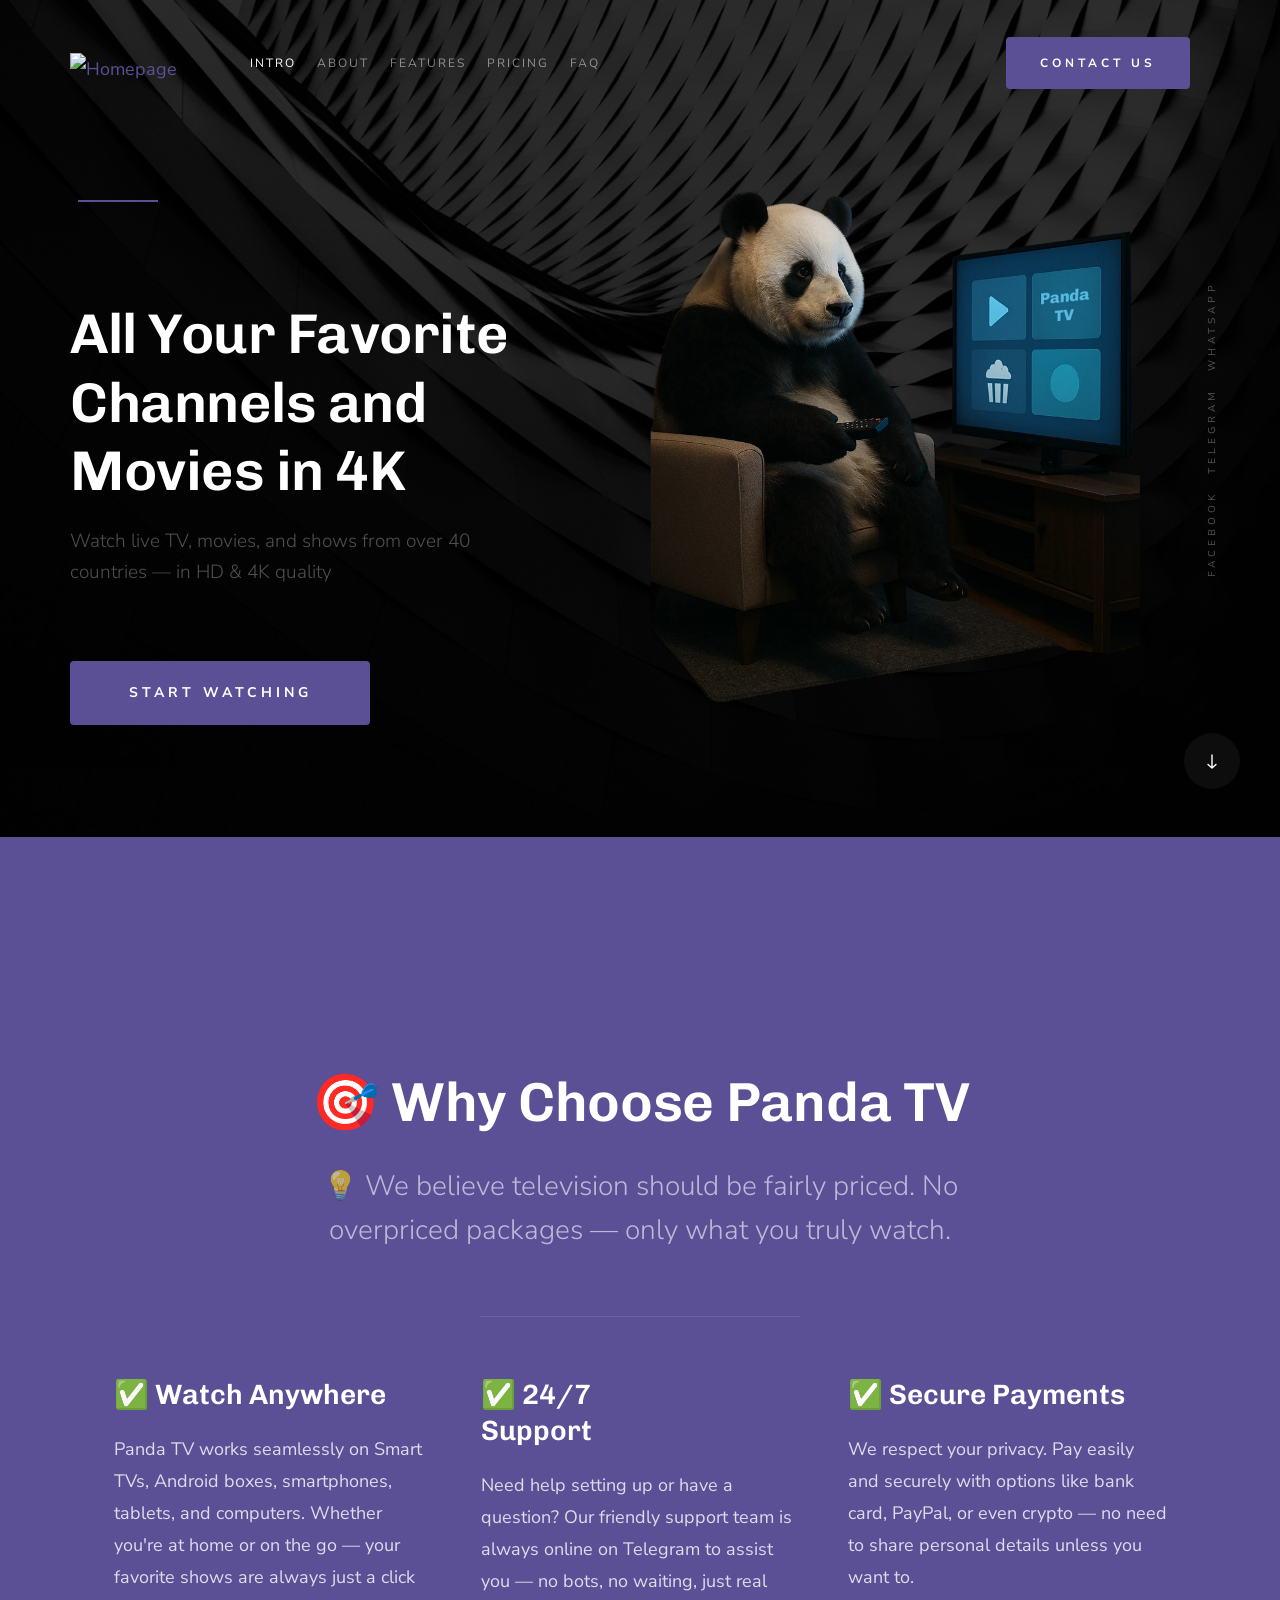
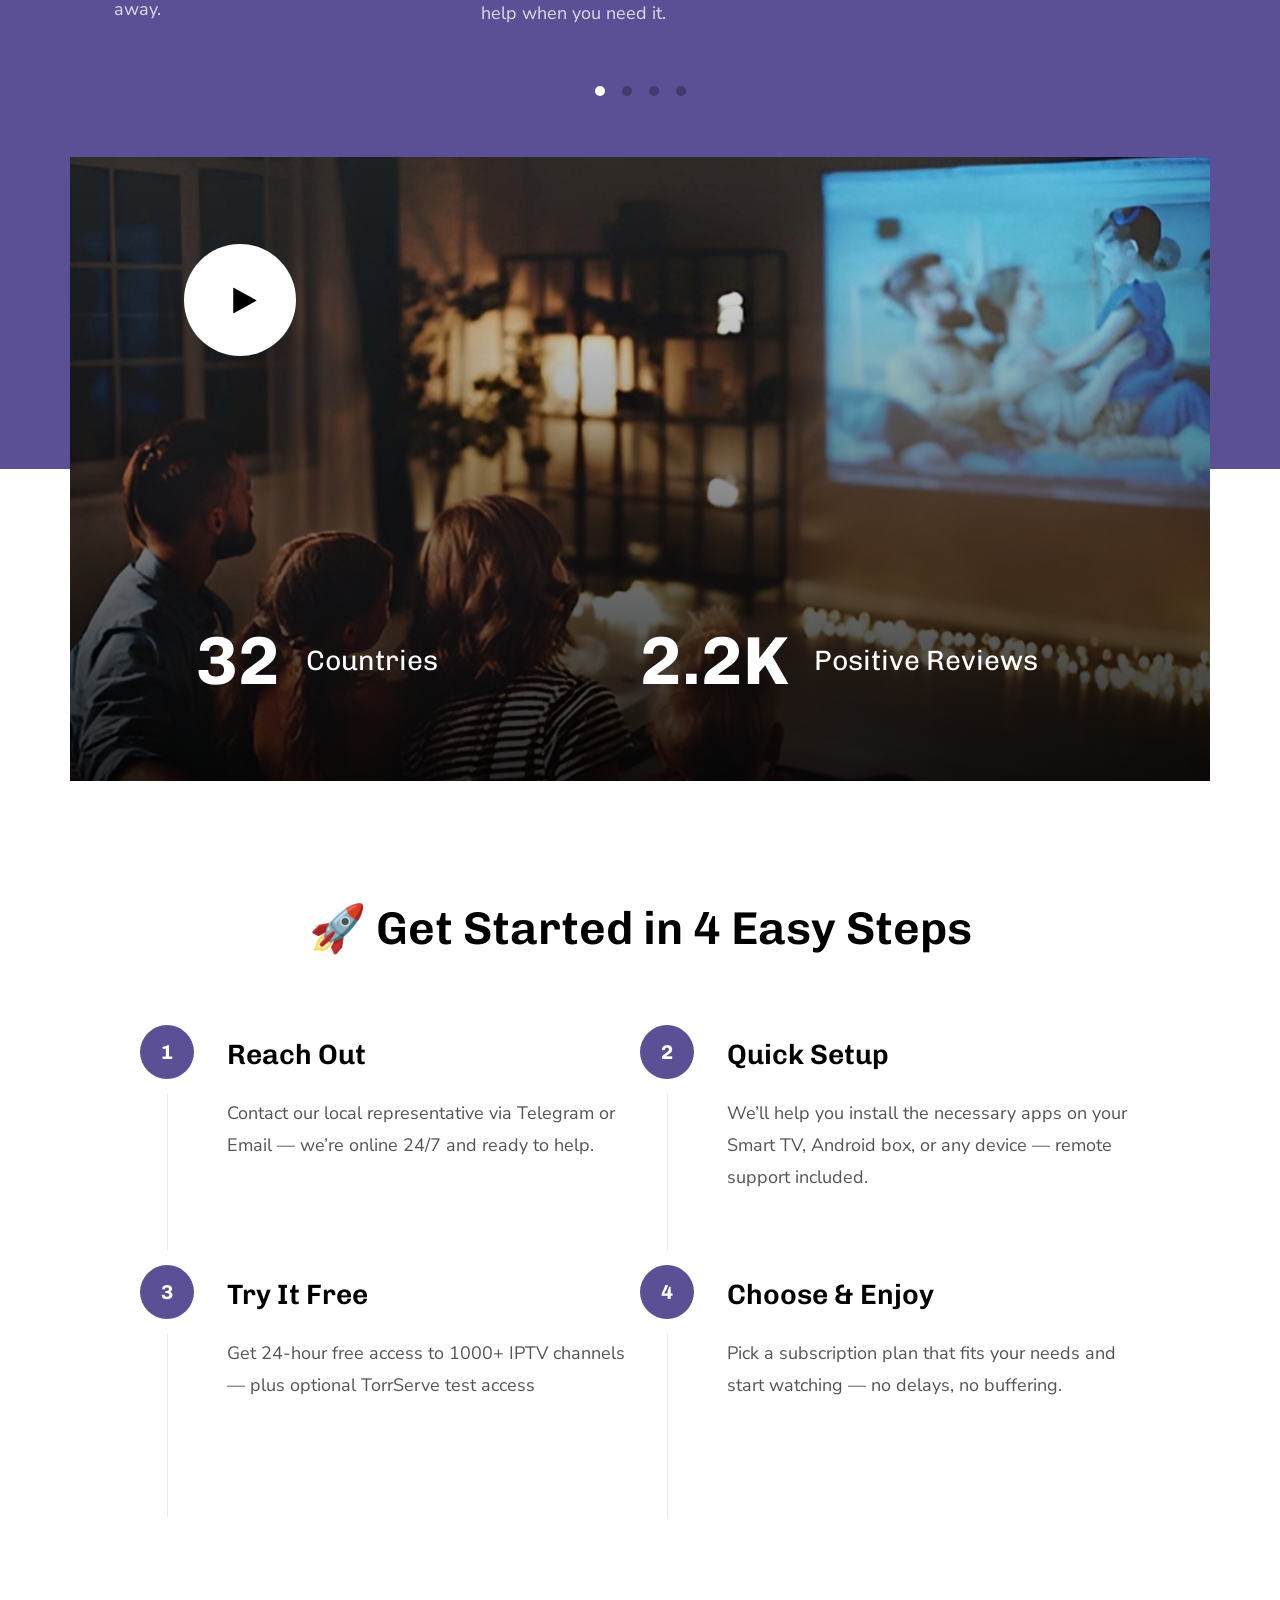
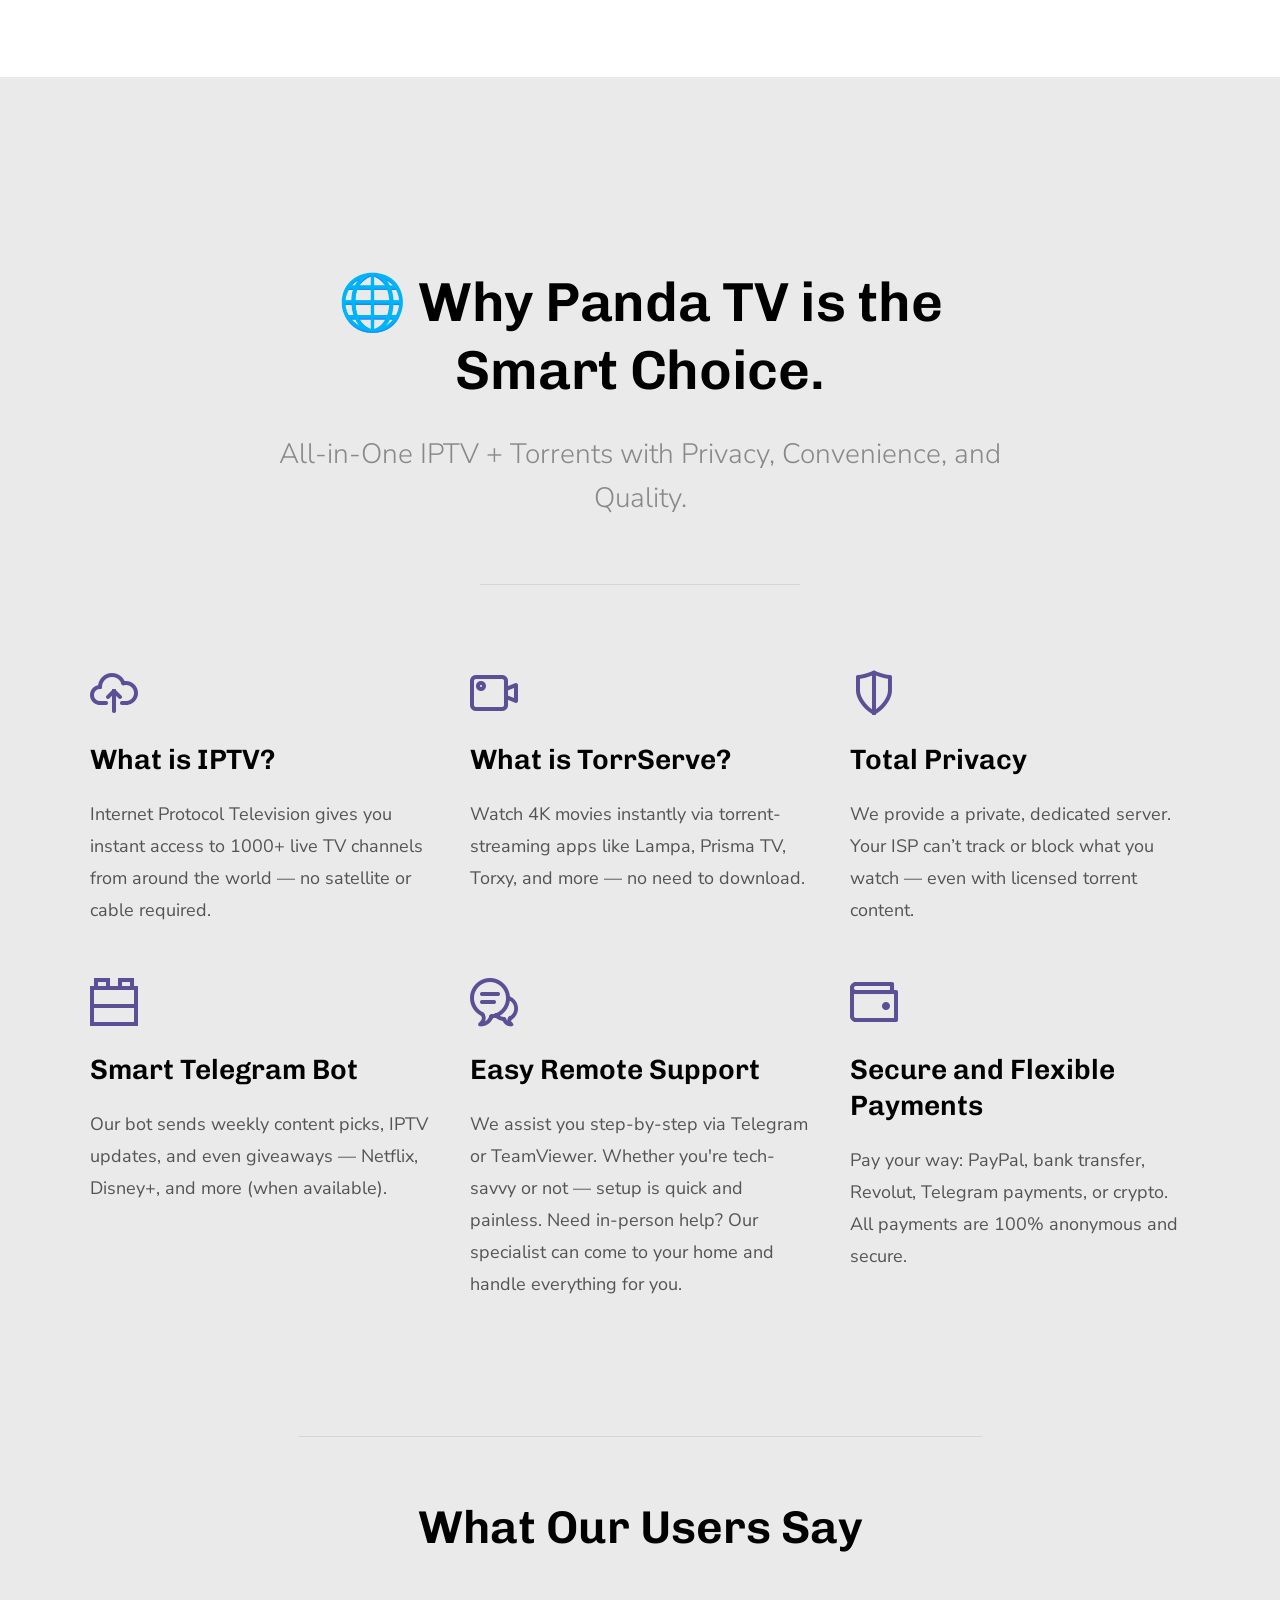
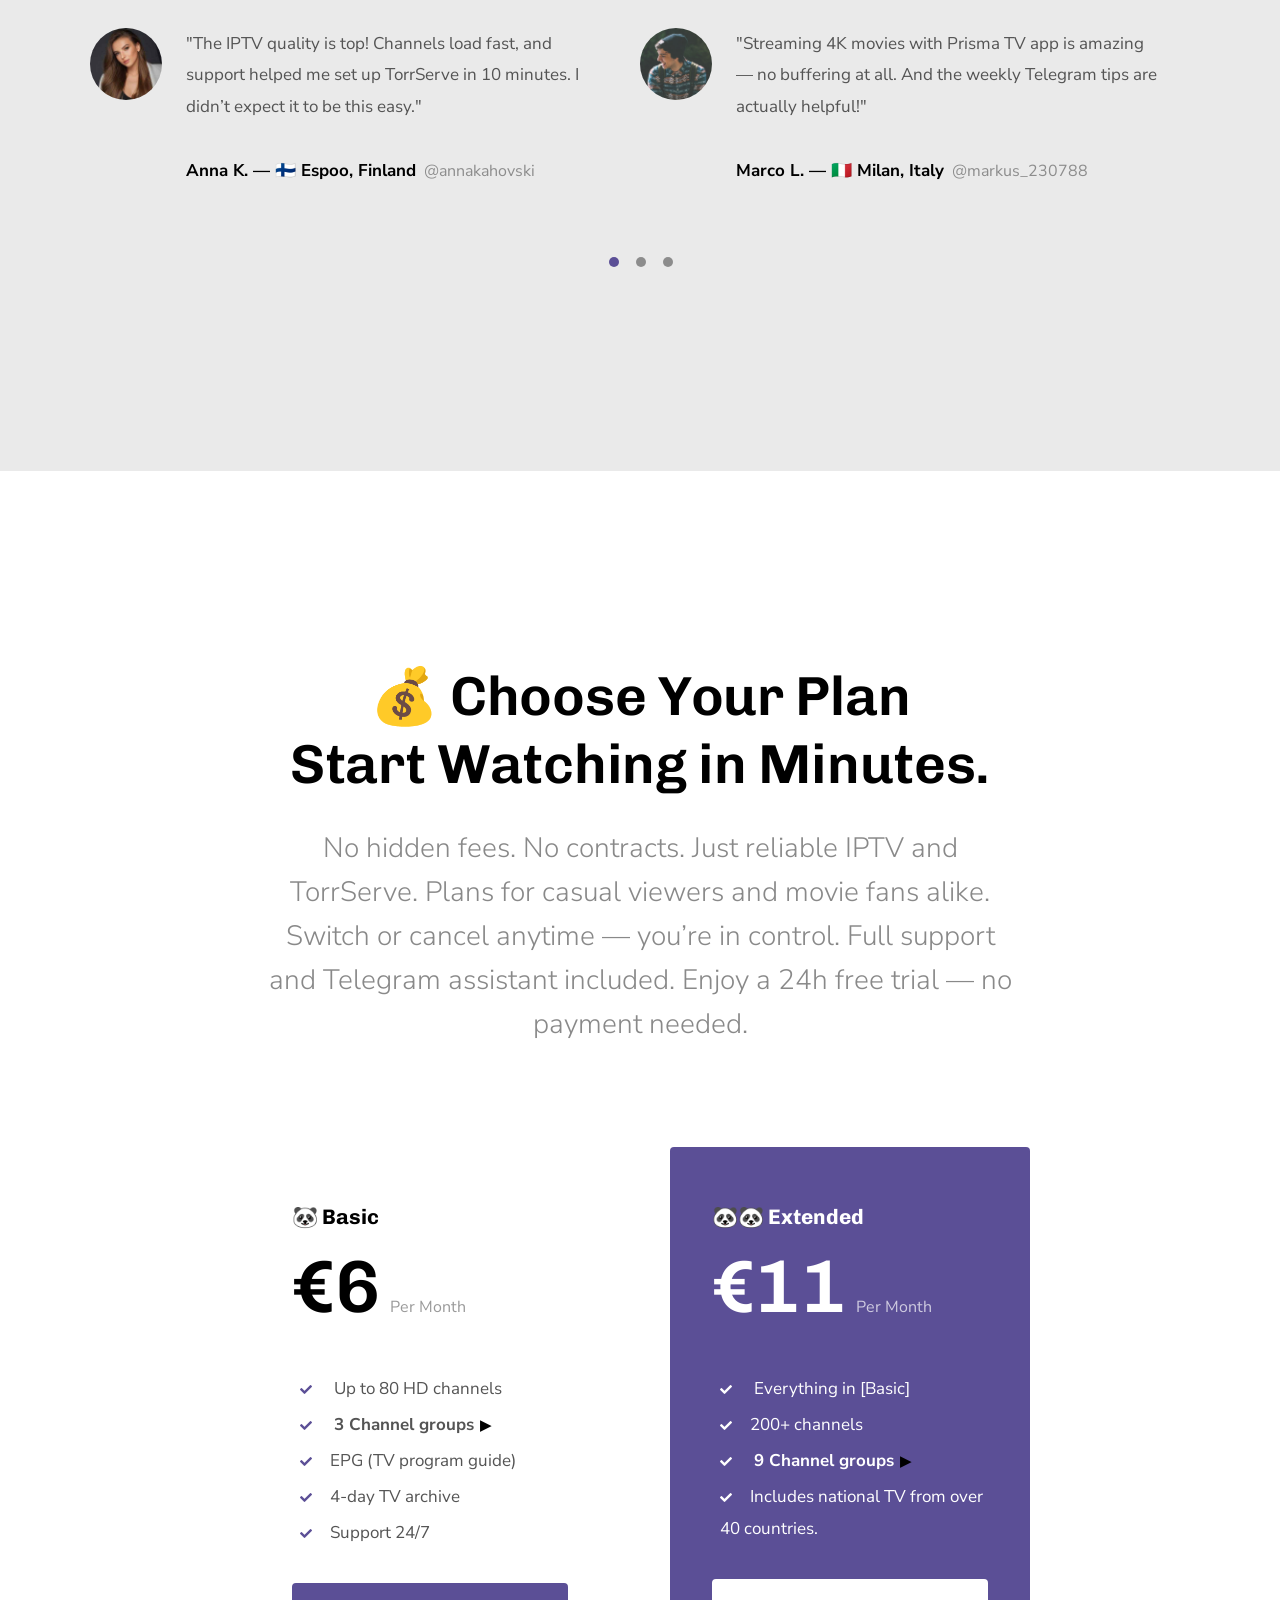
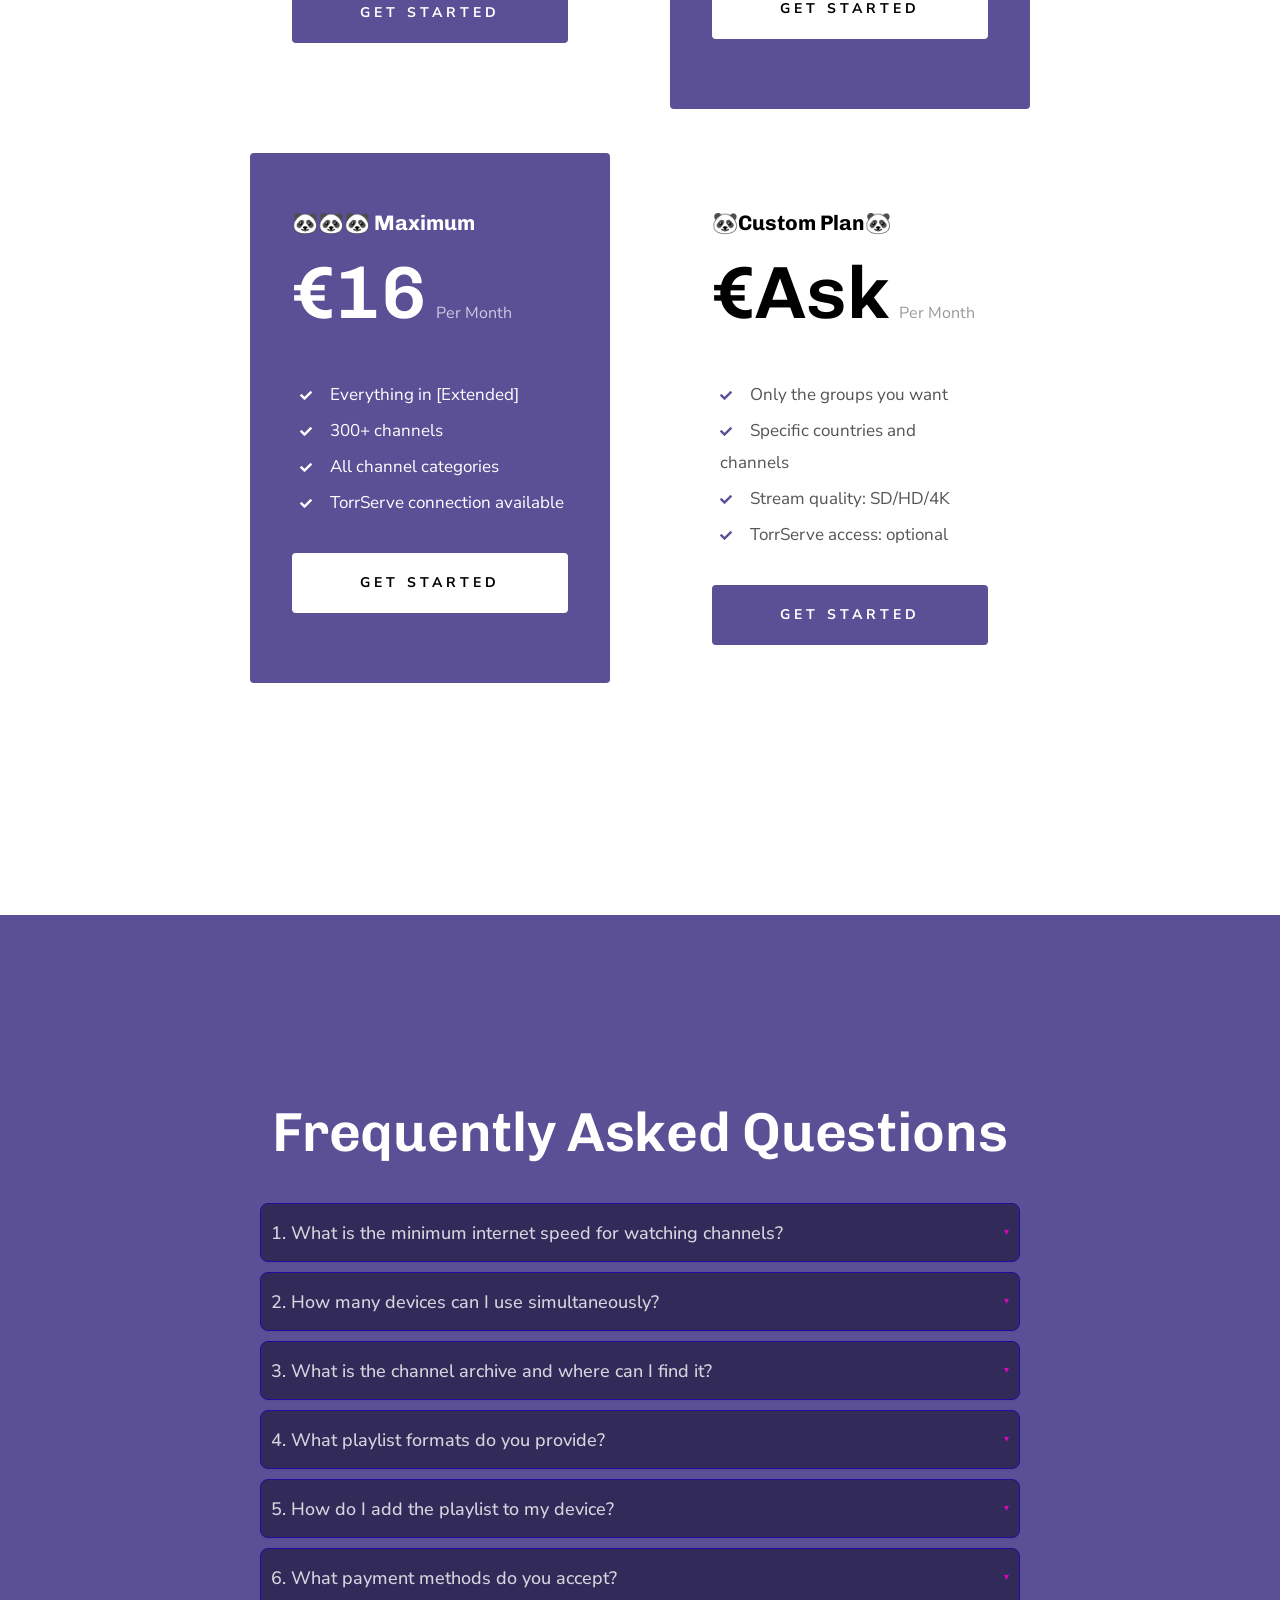
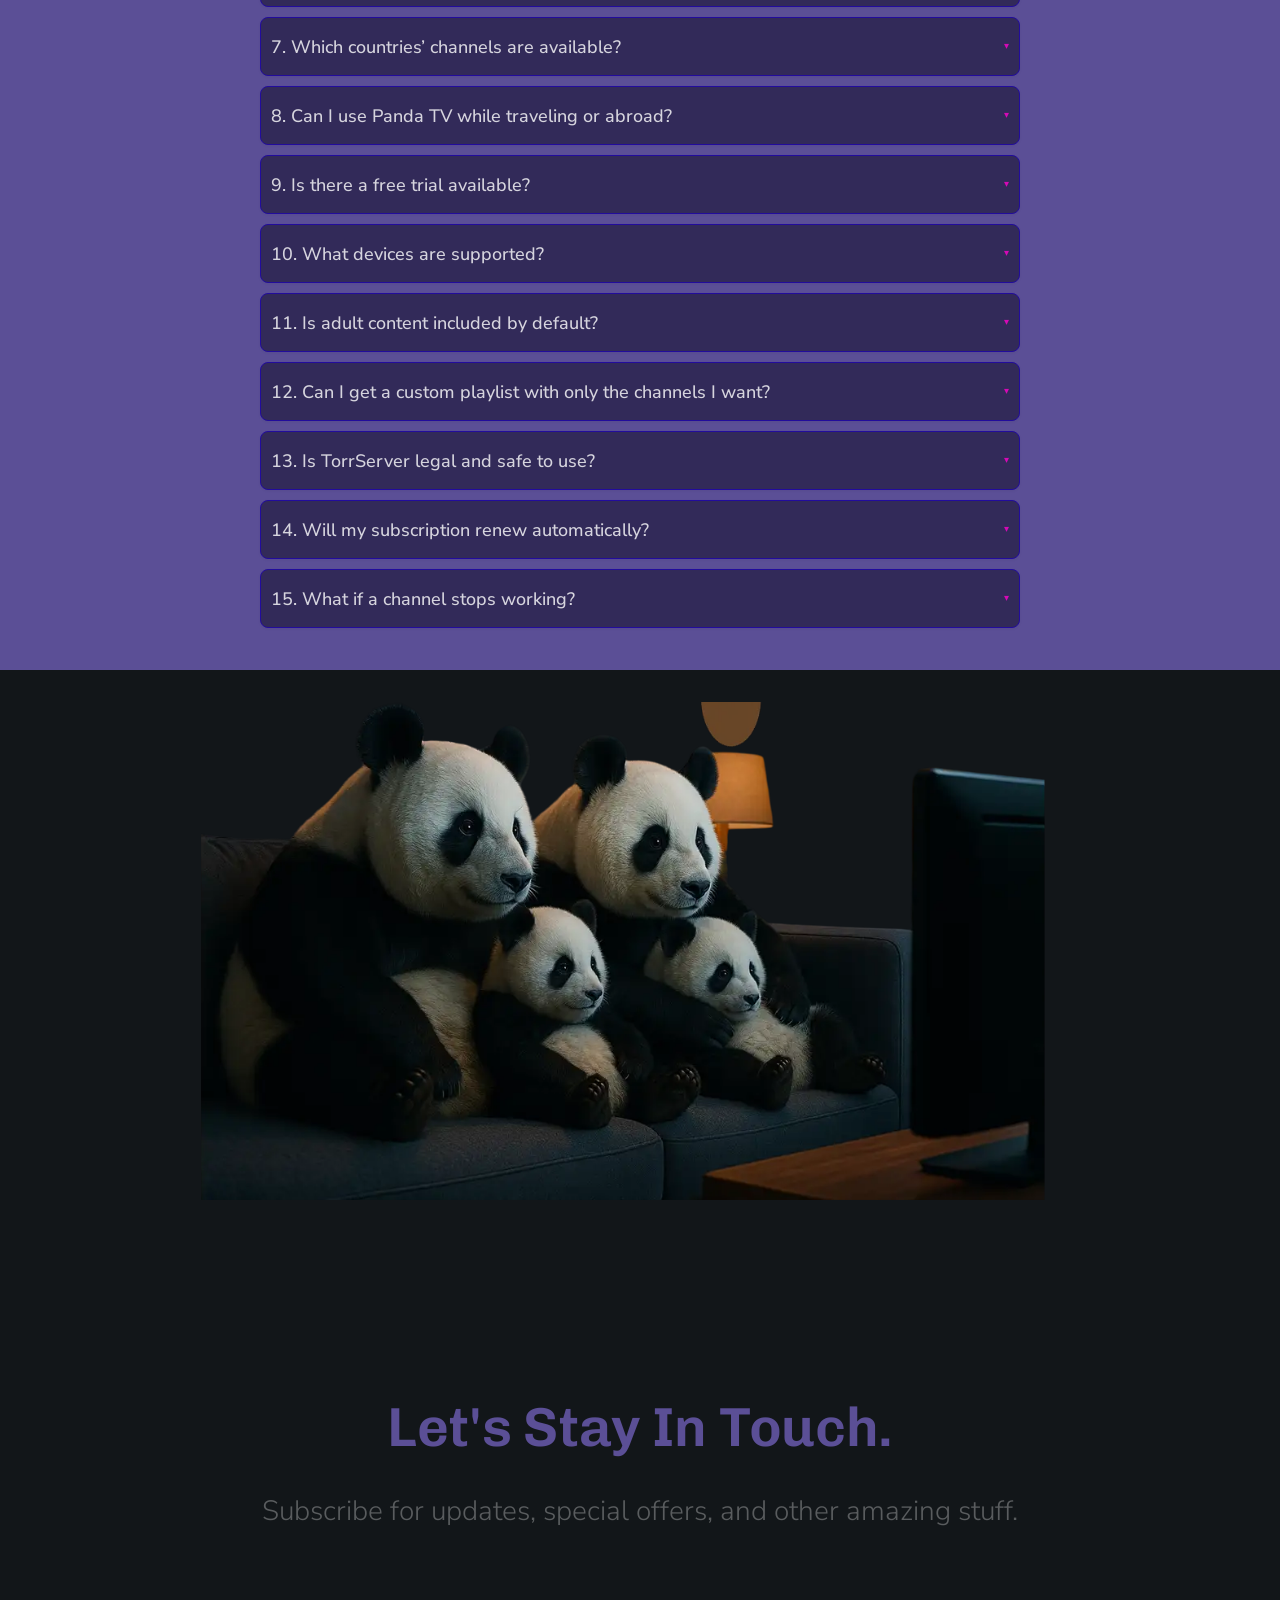
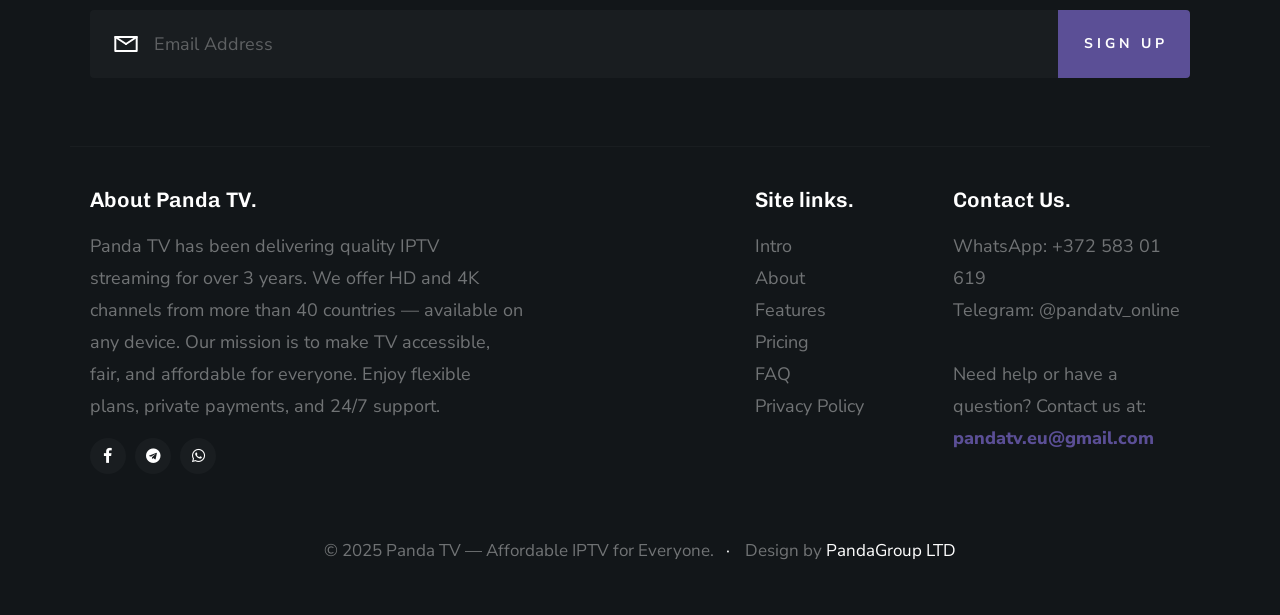
==== PandaTV/index.html @ a766b1af "Add files via upload" ====
<!DOCTYPE html>
<html class="no-js" lang="en">
<head>

    <!--- basic page needs
    ================================================== -->
    <meta charset="utf-8">
    <title>Panda TV</title>
    <meta name="description" content="">
    <meta name="author" content="">

    <!-- mobile specific metas
    ================================================== -->
    <meta name="viewport" content="width=device-width, initial-scale=1">

    <!-- CSS
    ================================================== -->
    <link rel="stylesheet" href="css/base.css">
    <link rel="stylesheet" href="css/vendor.css">
    <link rel="stylesheet" href="css/main.css">

    <!-- script
    ================================================== -->
    <script src="js/modernizr.js"></script>
    <script src="js/pace.min.js"></script>

    <!-- favicons
    ================================================== -->
    <link rel="shortcut icon" href="favicon.ico" type="image/x-icon">
    <link rel="icon" href="favicon.ico" type="image/x-icon">

</head>

<body id="top">

    <!-- preloader
    ================================================== -->
    <div id="preloader">
        <div id="loader" class="dots-jump">
            <div></div>
            <div></div>
            <div></div>
        </div>
    </div>


    <!-- header 
    ================================================== -->
    <header class="s-header">

        <div class="row">
            <div class="header-logo">
                <a class="site-logo" href="index.html">
                    <img src="images/Logo.png" alt="Homepage">
                </a>
            </div>
    
            <nav class="header-nav-wrap">
                <ul class="header-main-nav">
                    <li class="current"><a class="smoothscroll" href="#home" title="intro">Intro</a></li>
                    <li><a class="smoothscroll" href="#about" title="about">About</a></li>
                    <li><a class="smoothscroll" href="#features" title="features">Features</a></li>
                    <li><a class="smoothscroll" href="#pricing" title="pricing">Pricing</a></li>
                    <li><a class="smoothscroll" href="#download" title="download">FAQ</a></li>	
                </ul>
    
                <div class="header-cta">
                    <a href="#bottom" class="btn btn--primary header-cta__btn smoothscroll">Contact Us</a>
                </div>
            </nav> <!-- end header-nav-wrap -->
    
            <a class="header-menu-toggle" href="#"><span>Menu</span></a>
        </div>

    </header> <!-- end header -->


    <!-- home
    ================================================== -->
    <section id="home" class="s-home target-section" data-parallax="scroll" data-image-src="images/hero-bg.jpg" data-natural-width=3000 data-natural-height=2000 data-position-y=center>

        <div class="shadow-overlay"></div>

        <div class="home-content">
            

            <div class="row home-content__main">

                <div class="home-content__left">
                    <h1>
                     <br>
                <!-- Watch Everything You Love! 91 79 148 -->
                 All Your Favorite Channels and Movies in 4K
                    </h1>
    
                    <h3>
                    Watch live TV, movies, and shows from over 40 countries — in HD & 4K quality
                    </h3>
    
                    <div class="home-content__btn-wrap">
                        <a href="#pricing" class="btn btn--primary home-content__btn smoothscroll">
                            Start Watching
                        </a>
                    </div>
                </div> <!-- end home-content__left-->

                <div class="home-content__right">
                    <img src="images/hero-app-screens-800.webp" srcset="images/hero-app-screens-800.webp 1x, images/hero-app-screens-1600.webp
                 2x">
                </div> <!-- end home-content__right -->

            </div> <!-- end home-content__main -->

            <ul class="home-content__social">
                <li><a href="https://www.facebook.com/share/1AhXuobpCY/">Facebook</a></li>
                <li><a href="https://t.me/pandatv_online">Telegram</a></li>
               <li><a href="https://wa.me/37258301619" target="_blank" rel="noopener">WhatsApp</a></li>
            </ul>

        </div> <!-- end home-content -->

        <a href="#about" class="home-scroll smoothscroll">
            <span class="home-scroll__text">Scroll</span>
            <span class="home-scroll__icon"></span>
        </a> 

    </section> <!-- end s-home -->


    <!-- about
    ================================================== -->
    <section id="about" class="s-about target-section">

        <div class="row section-header has-bottom-sep" data-aos="fade-up">
            <div class="col-full">
                <h1 class="display-1">
                    🎯 Why Choose Panda TV

                </h1>
                <p class="lead">
                    💡 We believe television should be fairly priced. No overpriced packages — only what you truly watch.
                </p>
            </div>
        </div> <!-- end section-header -->

        <div class="row wide about-desc" data-aos="fade-up">

            <div class="col-full slick-slider about-desc__slider">

                <div class="about-desc__slide">
                    <h3 class="item-title">✅ Watch Anywhere</h3>

                    <p>
                    Panda TV works seamlessly on Smart TVs, Android boxes, smartphones, tablets, and computers. Whether you're at home or on the go — your favorite shows are always just a click away.
                    </p>
                </div>  <!-- end about-desc__slide -->

                <div class="about-desc__slide">
                    <h3 class="item-title">✅ 24/7 <br> Support</h3>

                    <p>
                    Need help setting up or have a question? Our friendly support team is always online on Telegram to assist you — no bots, no waiting, just real help when you need it.


                    </p>
                </div>  <!-- end about-desc__slide -->

                <div class="about-desc__slide">
                    <h3 class="item-title">✅ Secure Payments</h3>

                    <p>
                    We respect your privacy. Pay easily and securely with options like bank card, PayPal, or even crypto — no need to share personal details unless you want to.
                    </p>
                </div>  <!-- end about-desc__slide -->

                <div class="about-desc__slide">
                    <h3 class="item-title">✅Fair <br>Pricing</h3>

                    <p>
                     We believe TV should be accessible to everyone — without overpriced, bloated packages. At Panda TV, you pay only for what you watch — fair, transparent, and simple.
                    </p>
                </div>  <!-- end about-desc__slide -->

            </div> <!-- end about-desc__slider -->
            
        </div> <!-- end about-desc -->

    </section> <!-- end s-about -->


    <!-- about-how
    ================================================== -->
    <section id="about-how" class="s-about-how">

        <div class="row">
           <div class="col-full video-bg" data-aos="fade-up">

                <div class="shadow-overlay"></div>

                <a class="btn-video" href="https://www.youtube.com/watch?v=69xFCoORLgk" data-lity>
                    <span class="video-icon"></span>
                </a>

                <div class="stats">
                    <div class="item-stats">
                        <span class="item-stats__num">
                            32
                        </span>
                        <span class="item-stats__title">
                            Countries
                        </span>
                    </div> <!-- end item-stats -->
                    <div class="item-stats">
                        <span class="item-stats__num">
                            2.2K
                        </span>
                        <span class="item-stats__title">
                            Positive Reviews
                        </span>
                    </div> <!-- end item-stats -->
                </div>
           </div> <!-- end video-bg -->
        </div>

        <div class="row process-wrap">

            <h2 class="display-2 text-center" data-aos="fade-up">🚀 Get Started in 4 Easy Steps</h2>

            <div class="process" data-aos="fade-up">
                <div class="process__steps block-1-2 block-tab-full group">

                    <div class="col-block step">
                        <h3 class="item-title">Reach Out</h3>
                        <p>Contact our local representative via Telegram or Email — we’re online 24/7 and ready to help.

                        </p> 
                    </div>

                    <div class="col-block step">
                        <h3 class="item-title">Quick Setup</h3>
                        <p>We’ll help you install the necessary apps on your Smart TV, Android box, or any device — remote support included.

                        </p> 
                    </div>
               
                    <div class="col-block step">
                        <h3 class="item-title">Try It Free</h3>
                        <p>Get 24-hour free access to 1000+ IPTV channels — plus optional TorrServe test access</p> 
                    </div>

                    <div class="col-block step">
                        <h3 class="item-title">Choose & Enjoy</h3>
                        <p>Pick a subscription plan that fits your needs and start watching — no delays, no buffering.

                        </p> 
                    </div>  

                </div> <!-- end process__steps -->
           </div> <!-- end process -->
        </div> <!-- end about-how -->

    </section> <!-- end s-about-how -->


    <!-- features
    ================================================== -->
    <section id="features" class="s-features target-section">

        <div class="row section-header has-bottom-sep" data-aos="fade-up">
            <div class="col-full">
                <h1 class="display-1">
                    🌐 Why Panda TV is the Smart Choice.
                </h1>
                <p class="lead">
                    All-in-One IPTV + Torrents with Privacy, Convenience, and Quality.
                </p>
            </div>
        </div> <!-- end section-header -->

        <div class="row features block-1-3 block-m-1-2">

            <div class="col-block item-feature" data-aos="fade-up">
                <div class="item-feature__icon">
                    <i class="icon-upload"></i>
                </div>
                <div class="item-feature__text">
                    <h3 class="item-title">What is IPTV?</h3>
                    <p>Internet Protocol Television gives you instant access to 1000+ live TV channels from around the world — no satellite or cable required.
                    </p>
                </div>
            </div>

            <div class="col-block item-feature" data-aos="fade-up">
                <div class="item-feature__icon">
                    <i class="icon-video-camera"></i>
                </div>
                <div class="item-feature__text">
                    <h3 class="item-title">What is TorrServe?</h3>
                    <p>Watch 4K movies instantly via torrent-streaming apps like Lampa, Prisma TV, Torxy, and more — no need to download.
                    </p>
                </div>
            </div>

            <div class="col-block item-feature" data-aos="fade-up">
                <div class="item-feature__icon">
                    <i class="icon-shield"></i>
                </div>  
                <div class="item-feature__text">
                    <h3 class="item-title">Total Privacy</h3>
                    <p>We provide a private, dedicated server. Your ISP can’t track or block what you watch — even with licensed torrent content.
                    </p>
                </div>
            </div>

            <div class="col-block item-feature" data-aos="fade-up">
                <div class="item-feature__icon">
                    <i class="icon-lego-block"></i>
                </div>
                <div class="item-feature__text">
                    <h3 class="item-title">Smart Telegram Bot</h3>
                    <p>Our bot sends weekly content picks, IPTV updates, and even giveaways — Netflix, Disney+, and more (when available).
                    </p>
                </div>
            </div>

            <div class="col-block item-feature" data-aos="fade-up">
                <div class="item-feature__icon">
                    <i class="icon-chat"></i>
                </div>
                <div class="item-feature__text">
                    <h3 class="item-title">Easy Remote Support</h3>
                    <p>We assist you step-by-step via Telegram or TeamViewer. Whether you're tech-savvy or not — setup is quick and painless.
Need in-person help? Our specialist can come to your home and handle everything for you.</p>
                </div>
            </div>
    
            <div class="col-block item-feature" data-aos="fade-up">
                <div class="item-feature__icon">
                    <i class="icon-wallet"></i>
                </div>
                <div class="item-feature__text">
                    <h3 class="item-title">Secure and Flexible Payments</h3>
                    <p> Pay your way: PayPal, bank transfer, Revolut, Telegram payments, or crypto. All payments are 100% anonymous and secure.
                    
                    </p>
                </div>
            </div>

        </div> <!-- end features -->

        <div class="testimonials-wrap" data-aos="fade-up">

            <div class="row">
                <div class="col-full testimonials-header">
                    <h2 class="display-2">What Our Users Say</h2>
                </div>
            </div>

            <div class="row testimonials">

                <div class="col-full slick-slider testimonials__slider">

                    <div class="testimonials__slide">
                        <img src="images/avatars/user-03.jpg" alt="Author image" class="testimonials__avatar">
                        
                        <p>"The IPTV quality is top! Channels load fast, and support helped me set up TorrServe in 10 minutes. I didn’t expect it to be this easy."</p>

                        <div class="testimonials__author">
                            <span class="testimonials__name">Anna K. — 🇫🇮 Espoo, Finland</span>
                            <a href="#0" class="testimonials__link">@annakahovski</a>
                        </div>
                    </div> <!-- end testimonials__slide -->

                    <div class="testimonials__slide">
                        <img src="images/avatars/user-04.jpg" alt="Author image" class="testimonials__avatar">
                        
                        <p>"Streaming 4K movies with Prisma TV app is amazing — no buffering at all. And the weekly Telegram tips are actually helpful!"</p>
                        
                        <div class="testimonials__author">
                            <span class="testimonials__name">Marco L. — 🇮🇹 Milan, Italy</span>
                            <a href="#0" class="testimonials__link">@markus_230788</a>
                        </div>
                    </div> <!-- end testimonials__slide -->

                    <div class="testimonials__slide">
                        <img src="images/avatars/user-01.jpg" alt="Author image" class="testimonials__avatar">
                        
                        <p>"I paid in crypto, got a free trial, and now I use it daily. Totally anonymous and works even on my old Xiaomi TV. Five stars!"</p>

                        <div class="testimonials__author">
                            <span class="testimonials__name">Dmitry S. - 🇪🇸 Palma, Spain</span>
                            <a href="#0" class="testimonials__link">@dimassss</a>
                        </div>
                    </div> <!-- end testimonials__slide -->
                    
                </div> <!-- end testimonials__slider -->

            </div> <!-- end testimonials -->

        </div> <!-- end testimonials-wrap -->

    </section> <!-- end s-features -->


    <!-- pricing
    ================================================== -->
    <section id="pricing" class="s-pricing target-section">

        <div class="row section-header align-center" data-aos="fade-up">
            <div class="col-full">
                <h1 class="display-1">
                   💰 Choose Your Plan <br> Start Watching in Minutes.
                </h1>
                <p class="lead">
                   No hidden fees. No contracts. Just reliable IPTV and TorrServe.
Plans for casual viewers and movie fans alike.
Switch or cancel anytime — you’re in control.
Full support and Telegram assistant included.
Enjoy a 24h free trial — no payment needed.


                </p>
            </div>
        </div> <!-- end section-header -->

        <div class="row plans block-1-2 block-m-1-2 block-tab-full stack">

            <div class="col-block item-plan" data-aos="fade-up">
                <div class="item-plan__block"> 

                    <div class="item-plan__top-part">
                        <h3 class="item-plan__title">🐼 Basic</h3>
                        <p class="item-plan__price">€6</p>
                        <p class="item-plan__per">Per Month</p>
                    </div>

                    <div class="item-plan__bottom-part">
                        <ul class="item-plan__features">
                            <li><span> </span> Up to <span>80 HD</span>  channels</li>
                            <li class="with-summary">
  <details>
    <summary>3 Channel groups</summary>
    <ul>
      <li>📰News</li>
      <li>🎬Movies</li>
      <li>🌍Knowledge</li>
    </ul>
  </details>
</li>


                            <li>EPG (TV program guide)</li>
                            <li>4-day TV archive</li>
                            <li>Support 24/7</li>
                        </ul>

                        <a class="btn btn--primary large full-width" href="#0">Get Started</a>
                    </div>  
                
                </div>
            </div> <!-- end item-plan -->

            <div class="col-block item-plan item-plan--popular" data-aos="fade-up">
                <div class="item-plan__block"> 

                    <div class="item-plan__top-part">
                        <h3 class="item-plan__title">🐼🐼 Extended</h3>
                        <p class="item-plan__price">€11</p>
                        <p class="item-plan__per">Per Month</p>
                    </div>

                    <div class="item-plan__bottom-part">
                        <ul class="item-plan__features">
                            <li> Everything in [Basic]</li>
                            <li><span>200+</span>  channels</li>
                            <li class="with-summary">
  <details>
    <summary>9 Channel groups</summary>
    <ul>
      <li>📰News</li>
      <li>🎬Movies</li>
      <li>📚 Educational</li>
      <li>🎵 Music</li>
      <li>👧Kids(Disney, Nickelodeon, etc.)</li>
      <li>🌍 Entertainment(BBC, National Geographic, and more)</li>
      <li>⚽Sports</li>
      <li>Music</li>
      <li>🔞Adult (on request 18+)</li>
      
    </ul>
  </details>
</li>
                            <li>Includes national TV from over 40 countries.</li>
                        </ul>

                        <a class="btn btn--primary large full-width" href="#0">Get Started</a>
                    </div>
                
                </div>
            </div> <!-- end item-plan -->

            <div class="col-block item-plan item-plan--popular" data-aos="fade-up">
                <div class="item-plan__block"> 

                    <div class="item-plan__top-part">
                        <h3 class="item-plan__title">🐼🐼🐼 Maximum</h3>
                        <p class="item-plan__price">€16</p>
                        <p class="item-plan__per">Per Month</p>
                    </div>

                    <div class="item-plan__bottom-part">
                        <ul class="item-plan__features">
                            <li>Everything in [Extended]</li>
                            <li><span>300+</span>  channels </li>
                            <li>All channel categories</li>
                            <li>TorrServe connection available </li>
                        </ul>

                        <a class="btn btn--primary large full-width" href="#0">Get Started</a>
                    </div>  
                
                </div>
            </div> <!-- end item-plan -->

            <div class="col-block item-plan item-plan" data-aos="fade-up">
                <div class="item-plan__block"> 

                    <div class="item-plan__top-part">
                        <h3 class="item-plan__title">🐼Custom Plan🐼</h3>
                        <p class="item-plan__price">€Ask</p>
                        <p class="item-plan__per">Per Month</p>
                    </div>

                    <div class="item-plan__bottom-part">
                        <ul class="item-plan__features">
                            <li>Only the groups you want</li>
                            <li>Specific countries and channels</li>
                            <li>Stream quality: SD/HD/4K</li>
                            <li>TorrServe access: optional</li>
                        </ul>

                        <a class="btn btn--primary large full-width" href="#0">Get Started</a>
                    </div>
                
                </div>
            </div> <!-- end item-plan -->


        </div> <!-- end plans -->

    </section> <!-- end s-pricing -->


    <!-- download
    ================================================== -->
    <section id="download" class="s-download target-section">

        <div class="row section-header align-center" data-aos="fade-up">
            <div class="col-full">
                <section class="faq">
                <h1 class="display-1">
                    Frequently Asked Questions
                </h1>
                <p class="lead">
                   <details class="faq-item">
    <summary>1. What is the minimum internet speed for watching channels?</summary>
    <p>Our speed recommendations:</p>
    <ul>
      10 Mbit/s or more – for smooth SD channel viewing<br> 
      25 Mbit/s or more – for HD channels<br> 
      50 Mbit/s or more – for Full HD package<br> 
      150 Mbit/s or more – for 4K package (TorrServer)
    </ul>
  </details>

  <details class="faq-item">
    <summary>2. How many devices can I use simultaneously?</summary>
    <p>You can use your subscription on up to two devices at the same time.</p>
  </details>

  <details class="faq-item">
    <summary>3. What is the channel archive and where can I find it?</summary>
    <p>The archive lets you rewatch your favorite shows and movies even if you missed the live broadcast. Panda TV currently offers a 4-day archive for all channels. Accessing the archive depends on the player or device you're using.</p>
  </details>

  <details class="faq-item">
    <summary>4. What playlist formats do you provide?</summary>
    <p>We provide three playlist formats based on your device/player:</p>
    <ul>
      <strong>M3U8:</strong> The most common format, compatible with most players and devices.<br> 
      <strong>Samsung TV:</strong> Playlist for the default Samsung Smart TV player.<br> 
      <strong>Enigma Playlist:</strong> Format for devices running Enigma OS.
    </ul>
  </details>

  <details class="faq-item">
    <summary>5. How do I add the playlist to my device?</summary>
    <p>If your player supports direct playlist URL input, we recommend using that method for automatic updates. If not, we’ll provide the playlist file for manual upload via USB or FTP.</p>
  </details>

  <details class="faq-item">
    <summary>6. What payment methods do you accept?</summary>
    <p>We accept bank transfers, Revolut, Telegram Payments, cryptocurrency, and PayPal.</p>
  </details>

  <details class="faq-item">
    <summary>7. Which countries’ channels are available?</summary>
    <p>We offer channels from over 40 countries, including:</p>
    <p>
      Australia, Armenia, Azerbaijan, Arab countries, Lithuania, Moldova, Poland, Portugal, Belarus, Brazil, UK, Germany, Romania, USA, Turkey, Uzbekistan, Georgia, Israel, India, Spain, Ukraine, Croatia, France, Sweden, Italy, Kazakhstan, Canada, Latvia, Russia, Finland, Estonia.
    </p>
  </details>
  <details class="faq-item">
  <summary>8. Can I use Panda TV while traveling or abroad?</summary>
  <p>Yes! You can watch from anywhere in the world as long as you have internet access. Just make sure your device and player are properly configured.</p>
</details>

<details class="faq-item">
  <summary>9. Is there a free trial available?</summary>
  <p>Yes, we offer a free trial so you can test the service before subscribing. Contact us via Telegram, WhatsApp or e-mail to request one.</p>
</details>

<details class="faq-item">
  <summary>10. What devices are supported?</summary>
  <p>Panda TV works on Smart TVs, Android boxes, phones, tablets, computers, and even Enigma-based receivers. If your device supports m3u8 playlists — it works with us.</p>
</details>

<details class="faq-item">
  <summary>11. Is adult content included by default?</summary>
  <p>No. Adult content is optional and only activated upon request. We respect personal preferences and family-friendly viewing.</p>
</details>

<details class="faq-item">
  <summary>12. Can I get a custom playlist with only the channels I want?</summary>
  <p>Yes! Our Custom Plan allows you to select specific channels or groups. You choose exactly what you pay for — no unnecessary extras.</p>
</details>

<details class="faq-item">
  <summary>13. Is TorrServer legal and safe to use?</summary>
  <p>We don't promote or host copyrighted content. TorrServer is provided as an optional tool for users who want more flexibility.</p>
</details>

<details class="faq-item">
  <summary>14. Will my subscription renew automatically?</summary>
  <p>No. We don’t do auto-renewals. You’re in full control of when and how you pay. However, you can choose to pay for a full year in advance and get a 10% discount.</p>
</details>

<details class="faq-item">
  <summary>15. What if a channel stops working?</summary>
  <p>We monitor streams 24/7. If something goes wrong, report it via Telegram and we’ll fix it quickly or replace the stream.</p>
</details>
  <br> </section>
</section>

                </p>
            </div>
        </div> <!-- end section-header -->

        <!-- <div class="row">
            <div class="col-full text-center">
                <ul class="download-badges" data-aos="fade-up">
                    <li><a href="#0" title="" class="badge-appstore">App Store</a></li>
                    <li><a href="#0" title="" class="badge-googleplay">Play Store</a></li>
                </ul>
            </div> 
        </div> -->

        <div class="row download-bottom-image" data-aos="fade-up">
            
            <img src="images/app-screen-1400.webp" 
                srcset="images/app-screen-600.webp 600w, 
                        images/app-screen-1400.webp 1400w, 
                        images/app-screen-2800.webp 2800w" 
                sizes="(max-width: 2800px) 100vw, 2800px" 
                alt="App Screenshots"> 
        </div>

    </section> <!-- end s-download -->


    <!-- footer
    ================================================== -->
    <footer class="s-footer footer">

        <div class="row section-header align-center">
            <div class="col-full">
                <h1 class="display-1">
                    Let's Stay In Touch.
                </h1>
                <p class="lead">
                Subscribe for updates, special offers, and other amazing stuff.
                </p>
            </div>
        </div> <!-- end section-header -->

        <!-- <div class="row footer__top">

            <div class="col-full footer__subscribe end">
                <div class="subscribe-form">
                    <form id="mc-form" class="group" novalidate="true">

                        <input type="email" value="" name="EMAIL" class="email" id="mc-email" placeholder="Email Address" required="">
            
                        <input type="submit" name="subscribe" value="Sign Up">
            
                        <label for="mc-email" class="subscribe-message"></label>
            
                    </form>
                </div>
            </div> 

            

        </div>  -->
<div class="row footer__top">
  <div class="col-full footer__subscribe end">
    <div class="subscribe-form">
      <form id="mc-form" class="group" action="https://getform.io/f/aolooovb" method="POST">
        <input type="email" name="email" class="email" id="mc-email" placeholder="Email Address" required>
        <input type="submit" name="subscribe" value="Sign Up">
        <label for="mc-email" class="subscribe-message"></label>
      </form>
    </div>
  </div>
</div>

<script>
  const form = document.getElementById("mc-form");
  const messageLabel = document.querySelector(".subscribe-message");

  form.addEventListener("submit", async function (e) {
    e.preventDefault();
    const formData = new FormData(form);

    messageLabel.textContent = "Submitting...";

    try {
      const response = await fetch(form.action, {
        method: "POST",
        body: formData,
        headers: {
          Accept: "application/json"
        }
      });

      if (response.ok) {
        messageLabel.textContent = "✅Thanks for subscribing! Stay tuned for a gift😉🎁";
        form.reset();
      } else {
        messageLabel.textContent = "Something went wrong. Please try again.";
      }
    } catch (error) {
      messageLabel.textContent = "Network error. Please try later.";
    }
  });
</script>



        <!-- end footer__top -->



        <div class="row footer__bottom">

            <div class="footer__about col-five tab-full left">

                <h4>About Panda TV.</h4>

                <p>
                Panda TV has been delivering quality IPTV streaming for over 3 years.
We offer HD and 4K channels from more than 40 countries — available on any device.
Our mission is to make TV accessible, fair, and affordable for everyone.
Enjoy flexible plans, private payments, and 24/7 support.
                </p>

                <ul class="footer__social">
                    <li><a href="https://www.facebook.com/share/1AhXuobpCY/"><i class="fab fa-facebook-f" aria-hidden="true"></i></a></li>
                    <li><a href="https://t.me/pandatv_online"><i class="fab fa-telegram" aria-hidden="true"></i></a></li>
                    <li><a href="https://wa.me/37258301619"><i class="fab fa-whatsapp" aria-hidden="true"></i></a></li>
                </ul>
            </div>

            <div class="col-five md-seven tab-full right end">
                <div class="row">

                    <div class="footer__site-links col-five mob-full">
                        <h4>Site links.</h4>

                        <ul class="footer__site-links">
                            <li><a href="#home" class="smoothscroll">Intro</a></li>
                            <li><a href="#about" class="smoothscroll">About</a></li>
                            <li><a href="#features" class="smoothscroll">Features</a></li>
                            <li><a href="#pricing" class="smoothscroll">Pricing</a></li>
                            <li><a href="#download" class="smoothscroll">FAQ</a></li>
                            <li><a href="#0">Privacy Policy</a></li>
                        </ul>
                    </div>

                    <div class="footer__contact col-seven mob-full">
                        <h4>Contact Us.</h4>

                        <p>
                        WhatsApp: +372 583 01 619 <br>
                        Telegram: @pandatv_online
                        </p>
                        <p>
                        Need help or have a question? Contact us at: <br>
                        <a href="mailto:pandatv.eu@gmail.com" class="footer__mail-link">pandatv.eu@gmail.com</a>
                        </p>
                    </div>

                </div>
            </div>

            <div class="col-full ss-copyright">
                <span>&copy; 2025 Panda TV — Affordable IPTV for Everyone.</span> 
                <span>Design by <a href="">PandaGroup LTD</a></span>
            </div>

        </div> <!-- end footer__bottom -->

        <div class="go-top">
            <a class="smoothscroll" title="Back to Top" href="#top"></a>
        </div>

    </footer> <!-- end s-footer -->


    <!-- Java Script
    ================================================== -->
    <script src="js/jquery-3.2.1.min.js"></script>
    <script src="js/plugins.js"></script>
    <script src="js/main.js"></script>
<div id="bottom"></div>


</body>
---- PandaTV/css/base.css ----
/* =================================================================== 
 *
 *  Kairos v1.0 Base Stylesheet
 *  11-06-2018
 *  ------------------------------------------------------------------
 *
 *  TOC:
 *  # imports 
 *  # normalize
 *  # basic/base setup styles 
 *    ## Media
 *    ## Typography resets 
 *    ## links 
 *    ## inputs
 *  # grid
 *    ## medium size devices  
 *    ## tablets   
 *    ## mobile devices
 *    ## small mobile devices
 *  # block grids
 *    ## medium size devices
 *    ## tablets
 *    ## mobile devices
 *  # MISC
 *
 * =================================================================== */



/* ===================================================================
 * # imports 
 *
 * ------------------------------------------------------------------- */
@import url("https://fonts.googleapis.com/css?family=Nunito+Sans:300,400,500,600,700|Chivo:300,400,700,700i,900");
@import url("font-awesome/css/fontawesome-all.css");
@import url("micons/micons.css");



/* ===================================================================
 * # normalize
 * normalize.css v5.0.0 | MIT License |
 * github.com/necolas/normalize.css
 *
 * ------------------------------------------------------------------- */
html {
  font-family: sans-serif;
  line-height: 1.15;
  -ms-text-size-adjust: 100%;
  -webkit-text-size-adjust: 100%;
}

body {
  margin: 0;
}

article,
aside,
footer,
header,
nav,
section {
  display: block;
}

h1 {
  font-size: 2em;
  margin: 0.67em 0;
}

figcaption,
figure,
main {
  display: block;
}

figure {
  margin: 1em 40px;
}

hr {
  box-sizing: content-box;
  height: 0;
  overflow: visible;
}

pre {
  font-family: monospace, monospace;
  font-size: 1em;
}

a {
  background-color: transparent;
  -webkit-text-decoration-skip: objects;
}

a:active,
a:hover {
  outline-width: 0;
}

abbr[title] {
  border-bottom: none;
  text-decoration: underline;
  text-decoration: underline dotted;
}

b,
strong {
  font-weight: inherit;
}

b,
strong {
  font-weight: bolder;
}

code,
kbd,
samp {
  font-family: monospace, monospace;
  font-size: 1em;
}

dfn {
  font-style: italic;
}

mark {
  background-color: #ff0;
  color: #000;
}

small {
  font-size: 80%;
}

sub,
sup {
  font-size: 75%;
  line-height: 0;
  position: relative;
  vertical-align: baseline;
}

sub {
  bottom: -0.25em;
}

sup {
  top: -0.5em;
}

audio,
video {
  display: inline-block;
}

audio:not([controls]) {
  display: none;
  height: 0;
}

img {
  border-style: none;
}

svg:not(:root) {
  overflow: hidden;
}

button,
input,
optgroup,
select,
textarea {
  font-family: sans-serif;
  font-size: 100%;
  line-height: 1.15;
  margin: 0;
}

button,
input {
  overflow: visible;
}

button,
select {
  text-transform: none;
}

button,
html [type="button"],
[type="reset"],
[type="submit"] {
  -webkit-appearance: button;
}

button::-moz-focus-inner,
[type="button"]::-moz-focus-inner,
[type="reset"]::-moz-focus-inner,
[type="submit"]::-moz-focus-inner {
  border-style: none;
  padding: 0;
}

button:-moz-focusring,
[type="button"]:-moz-focusring,
[type="reset"]:-moz-focusring,
[type="submit"]:-moz-focusring {
  outline: 1px dotted ButtonText;
}

fieldset {
  border: 1px solid #c0c0c0;
  margin: 0 2px;
  padding: 0.35em 0.625em 0.75em;
}

legend {
  box-sizing: border-box;
  color: inherit;
  display: table;
  max-width: 100%;
  padding: 0;
  white-space: normal;
}

progress {
  display: inline-block;
  vertical-align: baseline;
}

textarea {
  overflow: auto;
}

[type="checkbox"],
[type="radio"] {
  box-sizing: border-box;
  padding: 0;
}

[type="number"]::-webkit-inner-spin-button,
[type="number"]::-webkit-outer-spin-button {
  height: auto;
}

[type="search"] {
  -webkit-appearance: textfield;
  outline-offset: -2px;
}

[type="search"]::-webkit-search-cancel-button,
[type="search"]::-webkit-search-decoration {
  -webkit-appearance: none;
}

::-webkit-file-upload-button {
  -webkit-appearance: button;
  font: inherit;
}

details,
menu {
  display: block;
}

summary {
  display: list-item;
}

canvas {
  display: inline-block;
}

template {
  display: none;
}

[hidden] {
  display: none;
}



/* ===================================================================
 * # basic/base setup styles
 *
 * ------------------------------------------------------------------- */
html {
  font-size: 62.5%;
  box-sizing: border-box;
}

*,
*::before,
*::after {
  box-sizing: inherit;
}

body {
  font-weight: normal;
  line-height: 1;
  word-wrap: break-word;
  text-rendering: optimizeLegibility;
  -webkit-overflow-scrolling: touch;
  -webkit-text-size-adjust: none;
}

body,
input,
button {
  -moz-osx-font-smoothing: grayscale;
  -webkit-font-smoothing: antialiased;
}


/* ------------------------------------------------------------------- 
 * ## Media
 * ------------------------------------------------------------------- */
img,
video {
  max-width: 100%;
  height: auto;
}


/* ------------------------------------------------------------------- 
 * ## Typography resets 
 * ------------------------------------------------------------------- */
div, dl, dt, dd, ul, ol, li, h1, h2, h3, h4, h5, h6, pre, form, p, blockquote, th, td {
  margin: 0;
  padding: 0;
}

h1, h2, h3, h4, h5, h6 {
  -webkit-font-smoothing: auto;
  -webkit-font-smoothing: antialiased;
  -webkit-font-variant-ligatures: common-ligatures;
  -moz-font-variant-ligatures: common-ligatures;
  font-variant-ligatures: common-ligatures;
  text-rendering: optimizeLegibility;
}

em,
i {
  font-style: italic;
  line-height: inherit;
}

strong,
b {
  font-weight: bold;
  line-height: inherit;
}

small {
  font-size: 60%;
  line-height: inherit;
}

ol,
ul {
  list-style: none;
}

li {
  display: block;
}


/* ------------------------------------------------------------------- 
 * ## links
 * ------------------------------------------------------------------- */
a {
  text-decoration: none;
  line-height: inherit;
}

a img {
  border: none;
}


/* ------------------------------------------------------------------- 
 * ## inputs
 * ------------------------------------------------------------------- */
fieldset {
  margin: 0;
  padding: 0;
}

input[type="email"],
input[type="number"],
input[type="search"],
input[type="text"],
input[type="tel"],
input[type="url"],
input[type="password"],
textarea {
  -webkit-appearance: none;
  -moz-appearance: none;
  -ms-appearance: none;
  -o-appearance: none;
  appearance: none;
}



/* ===================================================================
 * # grid
 *
 * ------------------------------------------------------------------- */
.row {
  width: 89%;
  max-width: 1200px;
  margin: 0 auto;
}

.row:after {
  content: "";
  display: table;
  clear: both;
}

.row .row {
  width: auto;
  max-width: none;
  margin-left: -20px;
  margin-right: -20px;
}

/* column blocks
 * -------------------------------------- */
[class*="col-"] {
  float: left;
  padding: 0 20px;
}

[class*="col-"] + [class*="col-"].end {
  float: right;
}

.collapse > [class*="col-"],
[class*="col-"].collapse {
  padding: 0;
}

/* column width classes 
 * -------------------------------------- */
.col-one {
  width: 8.33333%;
}

.col-two,
.col-1-6 {
  width: 16.66667%;
}

.col-three,
.col-1-4 {
  width: 25%;
}

.col-four,
.col-1-3 {
  width: 33.33333%;
}

.col-five {
  width: 41.66667%;
}

.col-six,
.col-1-2 {
  width: 50%;
}

.col-seven {
  width: 58.33333%;
}

.col-eight,
.col-2-3 {
  width: 66.66667%;
}

.col-nine,
.col-3-4 {
  width: 75%;
}

.col-ten,
.col-5-6 {
  width: 83.33333%;
}

.col-eleven {
  width: 91.66667%;
}

.col-twelve,
.col-full {
  width: 100%;
}


/* ------------------------------------------------------------------- 
 * ## medium size devices
 * ------------------------------------------------------------------- */
@media only screen and (max-width:1200px) {
  .row .row {
    margin-left: -16px;
    margin-right: -16px;
  }

  [class*="col-"] {
    padding: 0 16px;
  }

  .md-one {
    width: 8.33333%;
  }

  .md-two,
  .md-1-6 {
    width: 16.66667%;
  }

  .md-three,
  .md-1-4 {
    width: 25%;
  }

  .md-four,
  .md-1-3 {
    width: 33.33333%;
  }

  .md-five {
    width: 41.66667%;
  }

  .md-six,
  .md-1-2 {
    width: 50%;
  }

  .md-seven {
    width: 58.33333%;
  }

  .md-eight,
  .md-2-3 {
    width: 66.66667%;
  }

  .md-nine,
  .md-3-4 {
    width: 75%;
  }

  .md-ten,
  .md-5-6 {
    width: 83.33333%;
  }

  .md-eleven {
    width: 91.66667%;
  }

  .md-twelve,
  .md-full {
    width: 100%;
  }

}


/* ------------------------------------------------------------------- 
 * ## tablets
 * ------------------------------------------------------------------- */
@media only screen and (max-width:800px) {
  .row {
    width: 90%;
  }

  .tab-1-4 {
    width: 25%;
  }

  .tab-1-3 {
    width: 33.33333%;
  }

  .tab-1-2 {
    width: 50%;
  }

  .tab-2-3 {
    width: 66.66667%;
  }

  .tab-3-4 {
    width: 75%;
  }

  .tab-full {
    width: 100%;
  }

  .hide-on-tablet {
    display: none;
  }

}


/* ------------------------------------------------------------------- 
 * ## mobile devices
 * ------------------------------------------------------------------- */
@media only screen and (max-width:600px) {
  .row {
    width: auto;
    padding-left: 25px;
    padding-right: 25px;
  }

  .row .row {
    margin-left: -10px;
    margin-right: -10px;
    padding-left: 0;
    padding-right: 0;
  }

  [class*="col-"] {
    padding: 0 10px;
  }

  .mob-1-4 {
    width: 25%;
  }

  .mob-1-3 {
    width: 33.33333%;
  }

  .mob-1-2 {
    width: 50%;
  }

  .mob-2-3 {
    width: 66.66667%;
  }

  .mob-3-4 {
    width: 75%;
  }

  .mob-full {
    width: 100%;
  }

  .hide-on-mobile {
    display: none;
  }

}


/* ------------------------------------------------------------------- 
 * ## small mobile devices
 * ------------------------------------------------------------------- */

/* stack columns on small mobile devices
 * ------------------------------------------------------------------- */
@media only screen and (max-width:400px) {
  .row .row {
    margin-left: 0;
    margin-right: 0;
  }

  [class*="col-"]:not(.col-block) {
    width: 100% !important;
    float: none !important;
    clear: both !important;
    margin-left: 0;
    margin-right: 0;
    padding: 0;
  }

  [class*="col-"] + [class*="col-"].end {
    float: none;
  }

  .stack .col-block {
    width: 100% !important;
    float: none !important;
    clear: both !important;
    margin-left: 0;
    margin-right: 0;
    padding: 0;
  }

}



/* ===================================================================
 * # block grids
 * ------------------------------------------------------------------- */

/* Equally-sized columns define at row level
 * ------------------------------------------------------------------- */
[class*="block-"]:after {
  content: "";
  display: table;
  clear: both;
}

.block-1-6 .col-block {
  width: 16.66667%;
}

.block-1-5 .col-block {
  width: 20%;
}

.block-1-4 .col-block {
  width: 25%;
}

.block-1-3 .col-block {
  width: 33.33333%;
}

.block-1-2 .col-block {
  width: 50%;
}

/**
 * Clearing for block grid columns. Allow columns with 
 * different heights to align properly.
 */
.block-1-6 .col-block:nth-child(6n+1),
.block-1-5 .col-block:nth-child(5n+1),
.block-1-4 .col-block:nth-child(4n+1),
.block-1-3 .col-block:nth-child(3n+1),
.block-1-2 .col-block:nth-child(2n+1) {
  clear: both;
}


/* ------------------------------------------------------------------- 
 * ## medium size devices
 * ------------------------------------------------------------------- */
@media only screen and (max-width:1200px) {
  .block-m-1-6 .col-block {
    width: 16.66667%;
  }

  .block-m-1-5 .col-block {
    width: 20%;
  }

  .block-m-1-4 .col-block {
    width: 25%;
  }

  .block-m-1-3 .col-block {
    width: 33.33333%;
  }

  .block-m-1-2 .col-block {
    width: 50%;
  }

  .block-m-full .col-block {
    width: 100%;
    clear: both;
  }

  [class*="block-m-"] .col-block:nth-child(n) {
    clear: none;
  }

  .block-m-1-6 .col-block:nth-child(6n+1),
  .block-m-1-5 .col-block:nth-child(5n+1),
  .block-m-1-4 .col-block:nth-child(4n+1),
  .block-m-1-3 .col-block:nth-child(3n+1),
  .block-m-1-2 .col-block:nth-child(2n+1) {
    clear: both;
  }

}


/* ------------------------------------------------------------------- 
 * ## tablets
 * ------------------------------------------------------------------- */
@media only screen and (max-width:800px) {
  .block-tab-1-6 .col-block {
    width: 16.66667%;
  }

  .block-tab-1-5 .col-block {
    width: 20%;
  }

  .block-tab-1-4 .col-block {
    width: 25%;
  }

  .block-tab-1-3 .col-block {
    width: 33.33333%;
  }

  .block-tab-1-2 .col-block {
    width: 50%;
  }

  .block-tab-full .col-block {
    width: 100%;
    clear: both;
  }

  [class*="block-tab-"] .col-block:nth-child(n) {
    clear: none;
  }

  .block-tab-1-6 .col-block:nth-child(6n+1),
  .block-tab-1-5 .col-block:nth-child(5n+1),
  .block-tab-1-4 .col-block:nth-child(4n+1),
  .block-tab-1-3 .col-block:nth-child(3n+1),
  .block-tab-1-2 .col-block:nth-child(2n+1) {
    clear: both;
  }

}


/* ------------------------------------------------------------------- 
 * ## mobile devices
 * ------------------------------------------------------------------- */
@media only screen and (max-width:600px) {
  .block-mob-1-6 .col-block {
    width: 16.66667%;
  }

  .block-mob-1-5 .col-block {
    width: 20%;
  }

  .block-mob-1-4 .col-block {
    width: 25%;
  }

  .block-mob-1-3 .col-block {
    width: 33.33333%;
  }

  .block-mob-1-2 .col-block {
    width: 50%;
  }

  .block-mob-full .col-block {
    width: 100%;
    clear: both;
  }

  [class*="block-mob-"] .col-block:nth-child(n) {
    clear: none;
  }

  .block-mob-1-6 .col-block:nth-child(6n+1),
  .block-mob-1-5 .col-block:nth-child(5n+1),
  .block-mob-1-4 .col-block:nth-child(4n+1),
  .block-mob-1-3 .col-block:nth-child(3n+1),
  .block-mob-1-2 .col-block:nth-child(2n+1) {
    clear: both;
  }

}



/* ===================================================================
 * # MISC
 *
 * ------------------------------------------------------------------- */
.group:after {
  content: "";
  display: table;
  clear: both;
}

/* Misc Helper Styles
 * -------------------------------------- */
.is-hidden {
  display: none;
}

.is-invisible {
  visibility: hidden;
}

.antialiased {
  -webkit-font-smoothing: antialiased;
  -moz-osx-font-smoothing: grayscale;
}

.overflow-hidden {
  overflow: hidden;
}

.remove-bottom {
  margin-bottom: 0;
}

.half-bottom {
  margin-bottom: 1.6rem !important;
}

.add-bottom {
  margin-bottom: 3.2rem !important;
}

.no-border {
  border: none;
}

.full-width {
  width: 100%;
}

.text-center {
  text-align: center;
}

.text-left {
  text-align: left;
}

.text-right {
  text-align: right;
}

.pull-left {
  float: left;
}

.pull-right {
  float: right;
}

.align-center {
  margin-left: auto;
  margin-right: auto;
  text-align: center;
}

/*# sourceMappingURL=base.css.map */
---- PandaTV/css/vendor.css ----
/* =================================================================== 
 *
 *  Kairos v1.0 Vendor/Third Party CSS 
 *  11-06-2018
 *  ------------------------------------------------------------------
 *
 *  TOC:
 *  # animate on scroll 
 *  # slick slider
 *  # lity - v1.6.6 - 2016-04-22
 *
 * =================================================================== */



/* ===================================================================
 * # animate on scroll 
 * https://michalsnik.github.io/aos/
 * ------------------------------------------------------------------- */
[data-aos][data-aos][data-aos-duration='50'],
body[data-aos-duration='50'] [data-aos] {
  transition-duration: 50ms;
}

[data-aos][data-aos][data-aos-delay='50'],
body[data-aos-delay='50'] [data-aos] {
  transition-delay: 0;
}

[data-aos][data-aos][data-aos-delay='50'].aos-animate,
body[data-aos-delay='50'] [data-aos].aos-animate {
  transition-delay: 50ms;
}

[data-aos][data-aos][data-aos-duration='100'],
body[data-aos-duration='100'] [data-aos] {
  transition-duration: .1s;
}

[data-aos][data-aos][data-aos-delay='100'],
body[data-aos-delay='100'] [data-aos] {
  transition-delay: 0;
}

[data-aos][data-aos][data-aos-delay='100'].aos-animate,
body[data-aos-delay='100'] [data-aos].aos-animate {
  transition-delay: .1s;
}

[data-aos][data-aos][data-aos-duration='150'],
body[data-aos-duration='150'] [data-aos] {
  transition-duration: .15s;
}

[data-aos][data-aos][data-aos-delay='150'],
body[data-aos-delay='150'] [data-aos] {
  transition-delay: 0;
}

[data-aos][data-aos][data-aos-delay='150'].aos-animate,
body[data-aos-delay='150'] [data-aos].aos-animate {
  transition-delay: .15s;
}

[data-aos][data-aos][data-aos-duration='200'],
body[data-aos-duration='200'] [data-aos] {
  transition-duration: .2s;
}

[data-aos][data-aos][data-aos-delay='200'],
body[data-aos-delay='200'] [data-aos] {
  transition-delay: 0;
}

[data-aos][data-aos][data-aos-delay='200'].aos-animate,
body[data-aos-delay='200'] [data-aos].aos-animate {
  transition-delay: .2s;
}

[data-aos][data-aos][data-aos-duration='250'],
body[data-aos-duration='250'] [data-aos] {
  transition-duration: .25s;
}

[data-aos][data-aos][data-aos-delay='250'],
body[data-aos-delay='250'] [data-aos] {
  transition-delay: 0;
}

[data-aos][data-aos][data-aos-delay='250'].aos-animate,
body[data-aos-delay='250'] [data-aos].aos-animate {
  transition-delay: .25s;
}

[data-aos][data-aos][data-aos-duration='300'],
body[data-aos-duration='300'] [data-aos] {
  transition-duration: .3s;
}

[data-aos][data-aos][data-aos-delay='300'],
body[data-aos-delay='300'] [data-aos] {
  transition-delay: 0;
}

[data-aos][data-aos][data-aos-delay='300'].aos-animate,
body[data-aos-delay='300'] [data-aos].aos-animate {
  transition-delay: .3s;
}

[data-aos][data-aos][data-aos-duration='350'],
body[data-aos-duration='350'] [data-aos] {
  transition-duration: .35s;
}

[data-aos][data-aos][data-aos-delay='350'],
body[data-aos-delay='350'] [data-aos] {
  transition-delay: 0;
}

[data-aos][data-aos][data-aos-delay='350'].aos-animate,
body[data-aos-delay='350'] [data-aos].aos-animate {
  transition-delay: .35s;
}

[data-aos][data-aos][data-aos-duration='400'],
body[data-aos-duration='400'] [data-aos] {
  transition-duration: .4s;
}

[data-aos][data-aos][data-aos-delay='400'],
body[data-aos-delay='400'] [data-aos] {
  transition-delay: 0;
}

[data-aos][data-aos][data-aos-delay='400'].aos-animate,
body[data-aos-delay='400'] [data-aos].aos-animate {
  transition-delay: .4s;
}

[data-aos][data-aos][data-aos-duration='450'],
body[data-aos-duration='450'] [data-aos] {
  transition-duration: .45s;
}

[data-aos][data-aos][data-aos-delay='450'],
body[data-aos-delay='450'] [data-aos] {
  transition-delay: 0;
}

[data-aos][data-aos][data-aos-delay='450'].aos-animate,
body[data-aos-delay='450'] [data-aos].aos-animate {
  transition-delay: .45s;
}

[data-aos][data-aos][data-aos-duration='500'],
body[data-aos-duration='500'] [data-aos] {
  transition-duration: .5s;
}

[data-aos][data-aos][data-aos-delay='500'],
body[data-aos-delay='500'] [data-aos] {
  transition-delay: 0;
}

[data-aos][data-aos][data-aos-delay='500'].aos-animate,
body[data-aos-delay='500'] [data-aos].aos-animate {
  transition-delay: .5s;
}

[data-aos][data-aos][data-aos-duration='550'],
body[data-aos-duration='550'] [data-aos] {
  transition-duration: .55s;
}

[data-aos][data-aos][data-aos-delay='550'],
body[data-aos-delay='550'] [data-aos] {
  transition-delay: 0;
}

[data-aos][data-aos][data-aos-delay='550'].aos-animate,
body[data-aos-delay='550'] [data-aos].aos-animate {
  transition-delay: .55s;
}

[data-aos][data-aos][data-aos-duration='600'],
body[data-aos-duration='600'] [data-aos] {
  transition-duration: .6s;
}

[data-aos][data-aos][data-aos-delay='600'],
body[data-aos-delay='600'] [data-aos] {
  transition-delay: 0;
}

[data-aos][data-aos][data-aos-delay='600'].aos-animate,
body[data-aos-delay='600'] [data-aos].aos-animate {
  transition-delay: .6s;
}

[data-aos][data-aos][data-aos-duration='650'],
body[data-aos-duration='650'] [data-aos] {
  transition-duration: .65s;
}

[data-aos][data-aos][data-aos-delay='650'],
body[data-aos-delay='650'] [data-aos] {
  transition-delay: 0;
}

[data-aos][data-aos][data-aos-delay='650'].aos-animate,
body[data-aos-delay='650'] [data-aos].aos-animate {
  transition-delay: .65s;
}

[data-aos][data-aos][data-aos-duration='700'],
body[data-aos-duration='700'] [data-aos] {
  transition-duration: .7s;
}

[data-aos][data-aos][data-aos-delay='700'],
body[data-aos-delay='700'] [data-aos] {
  transition-delay: 0;
}

[data-aos][data-aos][data-aos-delay='700'].aos-animate,
body[data-aos-delay='700'] [data-aos].aos-animate {
  transition-delay: .7s;
}

[data-aos][data-aos][data-aos-duration='750'],
body[data-aos-duration='750'] [data-aos] {
  transition-duration: .75s;
}

[data-aos][data-aos][data-aos-delay='750'],
body[data-aos-delay='750'] [data-aos] {
  transition-delay: 0;
}

[data-aos][data-aos][data-aos-delay='750'].aos-animate,
body[data-aos-delay='750'] [data-aos].aos-animate {
  transition-delay: .75s;
}

[data-aos][data-aos][data-aos-duration='800'],
body[data-aos-duration='800'] [data-aos] {
  transition-duration: .8s;
}

[data-aos][data-aos][data-aos-delay='800'],
body[data-aos-delay='800'] [data-aos] {
  transition-delay: 0;
}

[data-aos][data-aos][data-aos-delay='800'].aos-animate,
body[data-aos-delay='800'] [data-aos].aos-animate {
  transition-delay: .8s;
}

[data-aos][data-aos][data-aos-duration='850'],
body[data-aos-duration='850'] [data-aos] {
  transition-duration: .85s;
}

[data-aos][data-aos][data-aos-delay='850'],
body[data-aos-delay='850'] [data-aos] {
  transition-delay: 0;
}

[data-aos][data-aos][data-aos-delay='850'].aos-animate,
body[data-aos-delay='850'] [data-aos].aos-animate {
  transition-delay: .85s;
}

[data-aos][data-aos][data-aos-duration='900'],
body[data-aos-duration='900'] [data-aos] {
  transition-duration: .9s;
}

[data-aos][data-aos][data-aos-delay='900'],
body[data-aos-delay='900'] [data-aos] {
  transition-delay: 0;
}

[data-aos][data-aos][data-aos-delay='900'].aos-animate,
body[data-aos-delay='900'] [data-aos].aos-animate {
  transition-delay: .9s;
}

[data-aos][data-aos][data-aos-duration='950'],
body[data-aos-duration='950'] [data-aos] {
  transition-duration: .95s;
}

[data-aos][data-aos][data-aos-delay='950'],
body[data-aos-delay='950'] [data-aos] {
  transition-delay: 0;
}

[data-aos][data-aos][data-aos-delay='950'].aos-animate,
body[data-aos-delay='950'] [data-aos].aos-animate {
  transition-delay: .95s;
}

[data-aos][data-aos][data-aos-duration='1000'],
body[data-aos-duration='1000'] [data-aos] {
  transition-duration: 1s;
}

[data-aos][data-aos][data-aos-delay='1000'],
body[data-aos-delay='1000'] [data-aos] {
  transition-delay: 0;
}

[data-aos][data-aos][data-aos-delay='1000'].aos-animate,
body[data-aos-delay='1000'] [data-aos].aos-animate {
  transition-delay: 1s;
}

[data-aos][data-aos][data-aos-duration='1050'],
body[data-aos-duration='1050'] [data-aos] {
  transition-duration: 1.05s;
}

[data-aos][data-aos][data-aos-delay='1050'],
body[data-aos-delay='1050'] [data-aos] {
  transition-delay: 0;
}

[data-aos][data-aos][data-aos-delay='1050'].aos-animate,
body[data-aos-delay='1050'] [data-aos].aos-animate {
  transition-delay: 1.05s;
}

[data-aos][data-aos][data-aos-duration='1100'],
body[data-aos-duration='1100'] [data-aos] {
  transition-duration: 1.1s;
}

[data-aos][data-aos][data-aos-delay='1100'],
body[data-aos-delay='1100'] [data-aos] {
  transition-delay: 0;
}

[data-aos][data-aos][data-aos-delay='1100'].aos-animate,
body[data-aos-delay='1100'] [data-aos].aos-animate {
  transition-delay: 1.1s;
}

[data-aos][data-aos][data-aos-duration='1150'],
body[data-aos-duration='1150'] [data-aos] {
  transition-duration: 1.15s;
}

[data-aos][data-aos][data-aos-delay='1150'],
body[data-aos-delay='1150'] [data-aos] {
  transition-delay: 0;
}

[data-aos][data-aos][data-aos-delay='1150'].aos-animate,
body[data-aos-delay='1150'] [data-aos].aos-animate {
  transition-delay: 1.15s;
}

[data-aos][data-aos][data-aos-duration='1200'],
body[data-aos-duration='1200'] [data-aos] {
  transition-duration: 1.2s;
}

[data-aos][data-aos][data-aos-delay='1200'],
body[data-aos-delay='1200'] [data-aos] {
  transition-delay: 0;
}

[data-aos][data-aos][data-aos-delay='1200'].aos-animate,
body[data-aos-delay='1200'] [data-aos].aos-animate {
  transition-delay: 1.2s;
}

[data-aos][data-aos][data-aos-duration='1250'],
body[data-aos-duration='1250'] [data-aos] {
  transition-duration: 1.25s;
}

[data-aos][data-aos][data-aos-delay='1250'],
body[data-aos-delay='1250'] [data-aos] {
  transition-delay: 0;
}

[data-aos][data-aos][data-aos-delay='1250'].aos-animate,
body[data-aos-delay='1250'] [data-aos].aos-animate {
  transition-delay: 1.25s;
}

[data-aos][data-aos][data-aos-duration='1300'],
body[data-aos-duration='1300'] [data-aos] {
  transition-duration: 1.3s;
}

[data-aos][data-aos][data-aos-delay='1300'],
body[data-aos-delay='1300'] [data-aos] {
  transition-delay: 0;
}

[data-aos][data-aos][data-aos-delay='1300'].aos-animate,
body[data-aos-delay='1300'] [data-aos].aos-animate {
  transition-delay: 1.3s;
}

[data-aos][data-aos][data-aos-duration='1350'],
body[data-aos-duration='1350'] [data-aos] {
  transition-duration: 1.35s;
}

[data-aos][data-aos][data-aos-delay='1350'],
body[data-aos-delay='1350'] [data-aos] {
  transition-delay: 0;
}

[data-aos][data-aos][data-aos-delay='1350'].aos-animate,
body[data-aos-delay='1350'] [data-aos].aos-animate {
  transition-delay: 1.35s;
}

[data-aos][data-aos][data-aos-duration='1400'],
body[data-aos-duration='1400'] [data-aos] {
  transition-duration: 1.4s;
}

[data-aos][data-aos][data-aos-delay='1400'],
body[data-aos-delay='1400'] [data-aos] {
  transition-delay: 0;
}

[data-aos][data-aos][data-aos-delay='1400'].aos-animate,
body[data-aos-delay='1400'] [data-aos].aos-animate {
  transition-delay: 1.4s;
}

[data-aos][data-aos][data-aos-duration='1450'],
body[data-aos-duration='1450'] [data-aos] {
  transition-duration: 1.45s;
}

[data-aos][data-aos][data-aos-delay='1450'],
body[data-aos-delay='1450'] [data-aos] {
  transition-delay: 0;
}

[data-aos][data-aos][data-aos-delay='1450'].aos-animate,
body[data-aos-delay='1450'] [data-aos].aos-animate {
  transition-delay: 1.45s;
}

[data-aos][data-aos][data-aos-duration='1500'],
body[data-aos-duration='1500'] [data-aos] {
  transition-duration: 1.5s;
}

[data-aos][data-aos][data-aos-delay='1500'],
body[data-aos-delay='1500'] [data-aos] {
  transition-delay: 0;
}

[data-aos][data-aos][data-aos-delay='1500'].aos-animate,
body[data-aos-delay='1500'] [data-aos].aos-animate {
  transition-delay: 1.5s;
}

[data-aos][data-aos][data-aos-duration='1550'],
body[data-aos-duration='1550'] [data-aos] {
  transition-duration: 1.55s;
}

[data-aos][data-aos][data-aos-delay='1550'],
body[data-aos-delay='1550'] [data-aos] {
  transition-delay: 0;
}

[data-aos][data-aos][data-aos-delay='1550'].aos-animate,
body[data-aos-delay='1550'] [data-aos].aos-animate {
  transition-delay: 1.55s;
}

[data-aos][data-aos][data-aos-duration='1600'],
body[data-aos-duration='1600'] [data-aos] {
  transition-duration: 1.6s;
}

[data-aos][data-aos][data-aos-delay='1600'],
body[data-aos-delay='1600'] [data-aos] {
  transition-delay: 0;
}

[data-aos][data-aos][data-aos-delay='1600'].aos-animate,
body[data-aos-delay='1600'] [data-aos].aos-animate {
  transition-delay: 1.6s;
}

[data-aos][data-aos][data-aos-duration='1650'],
body[data-aos-duration='1650'] [data-aos] {
  transition-duration: 1.65s;
}

[data-aos][data-aos][data-aos-delay='1650'],
body[data-aos-delay='1650'] [data-aos] {
  transition-delay: 0;
}

[data-aos][data-aos][data-aos-delay='1650'].aos-animate,
body[data-aos-delay='1650'] [data-aos].aos-animate {
  transition-delay: 1.65s;
}

[data-aos][data-aos][data-aos-duration='1700'],
body[data-aos-duration='1700'] [data-aos] {
  transition-duration: 1.7s;
}

[data-aos][data-aos][data-aos-delay='1700'],
body[data-aos-delay='1700'] [data-aos] {
  transition-delay: 0;
}

[data-aos][data-aos][data-aos-delay='1700'].aos-animate,
body[data-aos-delay='1700'] [data-aos].aos-animate {
  transition-delay: 1.7s;
}

[data-aos][data-aos][data-aos-duration='1750'],
body[data-aos-duration='1750'] [data-aos] {
  transition-duration: 1.75s;
}

[data-aos][data-aos][data-aos-delay='1750'],
body[data-aos-delay='1750'] [data-aos] {
  transition-delay: 0;
}

[data-aos][data-aos][data-aos-delay='1750'].aos-animate,
body[data-aos-delay='1750'] [data-aos].aos-animate {
  transition-delay: 1.75s;
}

[data-aos][data-aos][data-aos-duration='1800'],
body[data-aos-duration='1800'] [data-aos] {
  transition-duration: 1.8s;
}

[data-aos][data-aos][data-aos-delay='1800'],
body[data-aos-delay='1800'] [data-aos] {
  transition-delay: 0;
}

[data-aos][data-aos][data-aos-delay='1800'].aos-animate,
body[data-aos-delay='1800'] [data-aos].aos-animate {
  transition-delay: 1.8s;
}

[data-aos][data-aos][data-aos-duration='1850'],
body[data-aos-duration='1850'] [data-aos] {
  transition-duration: 1.85s;
}

[data-aos][data-aos][data-aos-delay='1850'],
body[data-aos-delay='1850'] [data-aos] {
  transition-delay: 0;
}

[data-aos][data-aos][data-aos-delay='1850'].aos-animate,
body[data-aos-delay='1850'] [data-aos].aos-animate {
  transition-delay: 1.85s;
}

[data-aos][data-aos][data-aos-duration='1900'],
body[data-aos-duration='1900'] [data-aos] {
  transition-duration: 1.9s;
}

[data-aos][data-aos][data-aos-delay='1900'],
body[data-aos-delay='1900'] [data-aos] {
  transition-delay: 0;
}

[data-aos][data-aos][data-aos-delay='1900'].aos-animate,
body[data-aos-delay='1900'] [data-aos].aos-animate {
  transition-delay: 1.9s;
}

[data-aos][data-aos][data-aos-duration='1950'],
body[data-aos-duration='1950'] [data-aos] {
  transition-duration: 1.95s;
}

[data-aos][data-aos][data-aos-delay='1950'],
body[data-aos-delay='1950'] [data-aos] {
  transition-delay: 0;
}

[data-aos][data-aos][data-aos-delay='1950'].aos-animate,
body[data-aos-delay='1950'] [data-aos].aos-animate {
  transition-delay: 1.95s;
}

[data-aos][data-aos][data-aos-duration='2000'],
body[data-aos-duration='2000'] [data-aos] {
  transition-duration: 2s;
}

[data-aos][data-aos][data-aos-delay='2000'],
body[data-aos-delay='2000'] [data-aos] {
  transition-delay: 0;
}

[data-aos][data-aos][data-aos-delay='2000'].aos-animate,
body[data-aos-delay='2000'] [data-aos].aos-animate {
  transition-delay: 2s;
}

[data-aos][data-aos][data-aos-duration='2050'],
body[data-aos-duration='2050'] [data-aos] {
  transition-duration: 2.05s;
}

[data-aos][data-aos][data-aos-delay='2050'],
body[data-aos-delay='2050'] [data-aos] {
  transition-delay: 0;
}

[data-aos][data-aos][data-aos-delay='2050'].aos-animate,
body[data-aos-delay='2050'] [data-aos].aos-animate {
  transition-delay: 2.05s;
}

[data-aos][data-aos][data-aos-duration='2100'],
body[data-aos-duration='2100'] [data-aos] {
  transition-duration: 2.1s;
}

[data-aos][data-aos][data-aos-delay='2100'],
body[data-aos-delay='2100'] [data-aos] {
  transition-delay: 0;
}

[data-aos][data-aos][data-aos-delay='2100'].aos-animate,
body[data-aos-delay='2100'] [data-aos].aos-animate {
  transition-delay: 2.1s;
}

[data-aos][data-aos][data-aos-duration='2150'],
body[data-aos-duration='2150'] [data-aos] {
  transition-duration: 2.15s;
}

[data-aos][data-aos][data-aos-delay='2150'],
body[data-aos-delay='2150'] [data-aos] {
  transition-delay: 0;
}

[data-aos][data-aos][data-aos-delay='2150'].aos-animate,
body[data-aos-delay='2150'] [data-aos].aos-animate {
  transition-delay: 2.15s;
}

[data-aos][data-aos][data-aos-duration='2200'],
body[data-aos-duration='2200'] [data-aos] {
  transition-duration: 2.2s;
}

[data-aos][data-aos][data-aos-delay='2200'],
body[data-aos-delay='2200'] [data-aos] {
  transition-delay: 0;
}

[data-aos][data-aos][data-aos-delay='2200'].aos-animate,
body[data-aos-delay='2200'] [data-aos].aos-animate {
  transition-delay: 2.2s;
}

[data-aos][data-aos][data-aos-duration='2250'],
body[data-aos-duration='2250'] [data-aos] {
  transition-duration: 2.25s;
}

[data-aos][data-aos][data-aos-delay='2250'],
body[data-aos-delay='2250'] [data-aos] {
  transition-delay: 0;
}

[data-aos][data-aos][data-aos-delay='2250'].aos-animate,
body[data-aos-delay='2250'] [data-aos].aos-animate {
  transition-delay: 2.25s;
}

[data-aos][data-aos][data-aos-duration='2300'],
body[data-aos-duration='2300'] [data-aos] {
  transition-duration: 2.3s;
}

[data-aos][data-aos][data-aos-delay='2300'],
body[data-aos-delay='2300'] [data-aos] {
  transition-delay: 0;
}

[data-aos][data-aos][data-aos-delay='2300'].aos-animate,
body[data-aos-delay='2300'] [data-aos].aos-animate {
  transition-delay: 2.3s;
}

[data-aos][data-aos][data-aos-duration='2350'],
body[data-aos-duration='2350'] [data-aos] {
  transition-duration: 2.35s;
}

[data-aos][data-aos][data-aos-delay='2350'],
body[data-aos-delay='2350'] [data-aos] {
  transition-delay: 0;
}

[data-aos][data-aos][data-aos-delay='2350'].aos-animate,
body[data-aos-delay='2350'] [data-aos].aos-animate {
  transition-delay: 2.35s;
}

[data-aos][data-aos][data-aos-duration='2400'],
body[data-aos-duration='2400'] [data-aos] {
  transition-duration: 2.4s;
}

[data-aos][data-aos][data-aos-delay='2400'],
body[data-aos-delay='2400'] [data-aos] {
  transition-delay: 0;
}

[data-aos][data-aos][data-aos-delay='2400'].aos-animate,
body[data-aos-delay='2400'] [data-aos].aos-animate {
  transition-delay: 2.4s;
}

[data-aos][data-aos][data-aos-duration='2450'],
body[data-aos-duration='2450'] [data-aos] {
  transition-duration: 2.45s;
}

[data-aos][data-aos][data-aos-delay='2450'],
body[data-aos-delay='2450'] [data-aos] {
  transition-delay: 0;
}

[data-aos][data-aos][data-aos-delay='2450'].aos-animate,
body[data-aos-delay='2450'] [data-aos].aos-animate {
  transition-delay: 2.45s;
}

[data-aos][data-aos][data-aos-duration='2500'],
body[data-aos-duration='2500'] [data-aos] {
  transition-duration: 2.5s;
}

[data-aos][data-aos][data-aos-delay='2500'],
body[data-aos-delay='2500'] [data-aos] {
  transition-delay: 0;
}

[data-aos][data-aos][data-aos-delay='2500'].aos-animate,
body[data-aos-delay='2500'] [data-aos].aos-animate {
  transition-delay: 2.5s;
}

[data-aos][data-aos][data-aos-duration='2550'],
body[data-aos-duration='2550'] [data-aos] {
  transition-duration: 2.55s;
}

[data-aos][data-aos][data-aos-delay='2550'],
body[data-aos-delay='2550'] [data-aos] {
  transition-delay: 0;
}

[data-aos][data-aos][data-aos-delay='2550'].aos-animate,
body[data-aos-delay='2550'] [data-aos].aos-animate {
  transition-delay: 2.55s;
}

[data-aos][data-aos][data-aos-duration='2600'],
body[data-aos-duration='2600'] [data-aos] {
  transition-duration: 2.6s;
}

[data-aos][data-aos][data-aos-delay='2600'],
body[data-aos-delay='2600'] [data-aos] {
  transition-delay: 0;
}

[data-aos][data-aos][data-aos-delay='2600'].aos-animate,
body[data-aos-delay='2600'] [data-aos].aos-animate {
  transition-delay: 2.6s;
}

[data-aos][data-aos][data-aos-duration='2650'],
body[data-aos-duration='2650'] [data-aos] {
  transition-duration: 2.65s;
}

[data-aos][data-aos][data-aos-delay='2650'],
body[data-aos-delay='2650'] [data-aos] {
  transition-delay: 0;
}

[data-aos][data-aos][data-aos-delay='2650'].aos-animate,
body[data-aos-delay='2650'] [data-aos].aos-animate {
  transition-delay: 2.65s;
}

[data-aos][data-aos][data-aos-duration='2700'],
body[data-aos-duration='2700'] [data-aos] {
  transition-duration: 2.7s;
}

[data-aos][data-aos][data-aos-delay='2700'],
body[data-aos-delay='2700'] [data-aos] {
  transition-delay: 0;
}

[data-aos][data-aos][data-aos-delay='2700'].aos-animate,
body[data-aos-delay='2700'] [data-aos].aos-animate {
  transition-delay: 2.7s;
}

[data-aos][data-aos][data-aos-duration='2750'],
body[data-aos-duration='2750'] [data-aos] {
  transition-duration: 2.75s;
}

[data-aos][data-aos][data-aos-delay='2750'],
body[data-aos-delay='2750'] [data-aos] {
  transition-delay: 0;
}

[data-aos][data-aos][data-aos-delay='2750'].aos-animate,
body[data-aos-delay='2750'] [data-aos].aos-animate {
  transition-delay: 2.75s;
}

[data-aos][data-aos][data-aos-duration='2800'],
body[data-aos-duration='2800'] [data-aos] {
  transition-duration: 2.8s;
}

[data-aos][data-aos][data-aos-delay='2800'],
body[data-aos-delay='2800'] [data-aos] {
  transition-delay: 0;
}

[data-aos][data-aos][data-aos-delay='2800'].aos-animate,
body[data-aos-delay='2800'] [data-aos].aos-animate {
  transition-delay: 2.8s;
}

[data-aos][data-aos][data-aos-duration='2850'],
body[data-aos-duration='2850'] [data-aos] {
  transition-duration: 2.85s;
}

[data-aos][data-aos][data-aos-delay='2850'],
body[data-aos-delay='2850'] [data-aos] {
  transition-delay: 0;
}

[data-aos][data-aos][data-aos-delay='2850'].aos-animate,
body[data-aos-delay='2850'] [data-aos].aos-animate {
  transition-delay: 2.85s;
}

[data-aos][data-aos][data-aos-duration='2900'],
body[data-aos-duration='2900'] [data-aos] {
  transition-duration: 2.9s;
}

[data-aos][data-aos][data-aos-delay='2900'],
body[data-aos-delay='2900'] [data-aos] {
  transition-delay: 0;
}

[data-aos][data-aos][data-aos-delay='2900'].aos-animate,
body[data-aos-delay='2900'] [data-aos].aos-animate {
  transition-delay: 2.9s;
}

[data-aos][data-aos][data-aos-duration='2950'],
body[data-aos-duration='2950'] [data-aos] {
  transition-duration: 2.95s;
}

[data-aos][data-aos][data-aos-delay='2950'],
body[data-aos-delay='2950'] [data-aos] {
  transition-delay: 0;
}

[data-aos][data-aos][data-aos-delay='2950'].aos-animate,
body[data-aos-delay='2950'] [data-aos].aos-animate {
  transition-delay: 2.95s;
}

[data-aos][data-aos][data-aos-duration='3000'],
body[data-aos-duration='3000'] [data-aos] {
  transition-duration: 3s;
}

[data-aos][data-aos][data-aos-delay='3000'],
body[data-aos-delay='3000'] [data-aos] {
  transition-delay: 0;
}

[data-aos][data-aos][data-aos-delay='3000'].aos-animate,
body[data-aos-delay='3000'] [data-aos].aos-animate {
  transition-delay: 3s;
}

[data-aos][data-aos][data-aos-easing=linear],
body[data-aos-easing=linear] [data-aos] {
  transition-timing-function: cubic-bezier(0.25, 0.25, 0.75, 0.75);
}

[data-aos][data-aos][data-aos-easing=ease],
body[data-aos-easing=ease] [data-aos] {
  transition-timing-function: ease;
}

[data-aos][data-aos][data-aos-easing=ease-in],
body[data-aos-easing=ease-in] [data-aos] {
  transition-timing-function: ease-in;
}

[data-aos][data-aos][data-aos-easing=ease-out],
body[data-aos-easing=ease-out] [data-aos] {
  transition-timing-function: ease-out;
}

[data-aos][data-aos][data-aos-easing=ease-in-out],
body[data-aos-easing=ease-in-out] [data-aos] {
  transition-timing-function: ease-in-out;
}

[data-aos][data-aos][data-aos-easing=ease-in-back],
body[data-aos-easing=ease-in-back] [data-aos] {
  transition-timing-function: cubic-bezier(0.6, -0.28, 0.735, 0.045);
}

[data-aos][data-aos][data-aos-easing=ease-out-back],
body[data-aos-easing=ease-out-back] [data-aos] {
  transition-timing-function: cubic-bezier(0.175, 0.885, 0.32, 1.275);
}

[data-aos][data-aos][data-aos-easing=ease-in-out-back],
body[data-aos-easing=ease-in-out-back] [data-aos] {
  transition-timing-function: cubic-bezier(0.68, -0.55, 0.265, 1.55);
}

[data-aos][data-aos][data-aos-easing=ease-in-sine],
body[data-aos-easing=ease-in-sine] [data-aos] {
  transition-timing-function: cubic-bezier(0.47, 0, 0.745, 0.715);
}

[data-aos][data-aos][data-aos-easing=ease-out-sine],
body[data-aos-easing=ease-out-sine] [data-aos] {
  transition-timing-function: cubic-bezier(0.39, 0.575, 0.565, 1);
}

[data-aos][data-aos][data-aos-easing=ease-in-out-sine],
body[data-aos-easing=ease-in-out-sine] [data-aos] {
  transition-timing-function: cubic-bezier(0.445, 0.05, 0.55, 0.95);
}

[data-aos][data-aos][data-aos-easing=ease-in-quad],
body[data-aos-easing=ease-in-quad] [data-aos] {
  transition-timing-function: cubic-bezier(0.55, 0.085, 0.68, 0.53);
}

[data-aos][data-aos][data-aos-easing=ease-out-quad],
body[data-aos-easing=ease-out-quad] [data-aos] {
  transition-timing-function: cubic-bezier(0.25, 0.46, 0.45, 0.94);
}

[data-aos][data-aos][data-aos-easing=ease-in-out-quad],
body[data-aos-easing=ease-in-out-quad] [data-aos] {
  transition-timing-function: cubic-bezier(0.455, 0.03, 0.515, 0.955);
}

[data-aos][data-aos][data-aos-easing=ease-in-cubic],
body[data-aos-easing=ease-in-cubic] [data-aos] {
  transition-timing-function: cubic-bezier(0.55, 0.085, 0.68, 0.53);
}

[data-aos][data-aos][data-aos-easing=ease-out-cubic],
body[data-aos-easing=ease-out-cubic] [data-aos] {
  transition-timing-function: cubic-bezier(0.25, 0.46, 0.45, 0.94);
}

[data-aos][data-aos][data-aos-easing=ease-in-out-cubic],
body[data-aos-easing=ease-in-out-cubic] [data-aos] {
  transition-timing-function: cubic-bezier(0.455, 0.03, 0.515, 0.955);
}

[data-aos][data-aos][data-aos-easing=ease-in-quart],
body[data-aos-easing=ease-in-quart] [data-aos] {
  transition-timing-function: cubic-bezier(0.55, 0.085, 0.68, 0.53);
}

[data-aos][data-aos][data-aos-easing=ease-out-quart],
body[data-aos-easing=ease-out-quart] [data-aos] {
  transition-timing-function: cubic-bezier(0.25, 0.46, 0.45, 0.94);
}

[data-aos][data-aos][data-aos-easing=ease-in-out-quart],
body[data-aos-easing=ease-in-out-quart] [data-aos] {
  transition-timing-function: cubic-bezier(0.455, 0.03, 0.515, 0.955);
}

[data-aos^=fade][data-aos^=fade] {
  opacity: 0;
  transition-property: opacity, transform;
}

[data-aos^=fade][data-aos^=fade].aos-animate {
  opacity: 1;
  transform: translate(0);
}

[data-aos=fade-up] {
  transform: translateY(100px);
}

[data-aos=fade-down] {
  transform: translateY(-100px);
}

[data-aos=fade-right] {
  transform: translate(-100px);
}

[data-aos=fade-left] {
  transform: translate(100px);
}

[data-aos=fade-up-right] {
  transform: translate(-100px, 100px);
}

[data-aos=fade-up-left] {
  transform: translate(100px, 100px);
}

[data-aos=fade-down-right] {
  transform: translate(-100px, -100px);
}

[data-aos=fade-down-left] {
  transform: translate(100px, -100px);
}

[data-aos^=zoom][data-aos^=zoom] {
  opacity: 0;
  transition-property: opacity, transform;
}

[data-aos^=zoom][data-aos^=zoom].aos-animate {
  opacity: 1;
  transform: translate(0) scale(1);
}

[data-aos=zoom-in] {
  transform: scale(0.6);
}

[data-aos=zoom-in-up] {
  transform: translateY(100px) scale(0.6);
}

[data-aos=zoom-in-down] {
  transform: translateY(-100px) scale(0.6);
}

[data-aos=zoom-in-right] {
  transform: translate(-100px) scale(0.6);
}

[data-aos=zoom-in-left] {
  transform: translate(100px) scale(0.6);
}

[data-aos=zoom-out] {
  transform: scale(1.2);
}

[data-aos=zoom-out-up] {
  transform: translateY(100px) scale(1.2);
}

[data-aos=zoom-out-down] {
  transform: translateY(-100px) scale(1.2);
}

[data-aos=zoom-out-right] {
  transform: translate(-100px) scale(1.2);
}

[data-aos=zoom-out-left] {
  transform: translate(100px) scale(1.2);
}

[data-aos^=slide][data-aos^=slide] {
  transition-property: transform;
}

[data-aos^=slide][data-aos^=slide].aos-animate {
  transform: translate(0);
}

[data-aos=slide-up] {
  transform: translateY(100%);
}

[data-aos=slide-down] {
  transform: translateY(-100%);
}

[data-aos=slide-right] {
  transform: translateX(-100%);
}

[data-aos=slide-left] {
  transform: translateX(100%);
}

[data-aos^=flip][data-aos^=flip] {
  backface-visibility: hidden;
  transition-property: transform;
}

[data-aos=flip-left] {
  transform: perspective(2500px) rotateY(-100deg);
}

[data-aos=flip-left].aos-animate {
  transform: perspective(2500px) rotateY(0);
}

[data-aos=flip-right] {
  transform: perspective(2500px) rotateY(100deg);
}

[data-aos=flip-right].aos-animate {
  transform: perspective(2500px) rotateY(0);
}

[data-aos=flip-up] {
  transform: perspective(2500px) rotateX(-100deg);
}

[data-aos=flip-up].aos-animate {
  transform: perspective(2500px) rotateX(0);
}

[data-aos=flip-down] {
  transform: perspective(2500px) rotateX(100deg);
}

[data-aos=flip-down].aos-animate {
  transform: perspective(2500px) rotateX(0);
}

/*# sourceMappingURL=aos.css.map*/



/* ===================================================================
 * # slick slider
 * http://kenwheeler.github.io/slick/
 * ------------------------------------------------------------------- */
.slick-slider {
  position: relative;
  display: block;
  box-sizing: border-box;
  -webkit-touch-callout: none;
  -webkit-user-select: none;
  -khtml-user-select: none;
  -moz-user-select: none;
  -ms-user-select: none;
  user-select: none;
  -ms-touch-action: pan-y;
  touch-action: pan-y;
  -webkit-tap-highlight-color: transparent;
}

.slick-list {
  position: relative;
  overflow: hidden;
  display: block;
  margin: 0;
  padding: 0;
}

.slick-list:focus {
  outline: none;
}

.slick-list.dragging {
  cursor: pointer;
  cursor: hand;
}

.slick-slider .slick-track,
.slick-slider .slick-list {
  -webkit-transform: translate3d(0, 0, 0);
  -moz-transform: translate3d(0, 0, 0);
  -ms-transform: translate3d(0, 0, 0);
  -o-transform: translate3d(0, 0, 0);
  transform: translate3d(0, 0, 0);
}

.slick-track {
  position: relative;
  left: 0;
  top: 0;
  display: block;
}

.slick-track:before,
.slick-track:after {
  content: "";
  display: table;
}

.slick-track:after {
  clear: both;
}

.slick-loading .slick-track {
  visibility: hidden;
}

.slick-slide {
  float: left;
  height: 100%;
  min-height: 1px;
  display: none;
}

[dir="rtl"] .slick-slide {
  float: right;
}

.slick-slide img {
  display: block;
}

.slick-slide.slick-loading img {
  display: none;
}

.slick-slide.dragging img {
  pointer-events: none;
}

.slick-initialized .slick-slide {
  display: block;
}

.slick-loading .slick-slide {
  visibility: hidden;
}

.slick-vertical .slick-slide {
  display: block;
  height: auto;
  border: 1px solid transparent;
}

.slick-arrow.slick-hidden {
  display: none;
}



/* ===================================================================
 * # lity - v1.6.6 - 2016-04-22
 *   http://sorgalla.com/lity/
 *   Copyright (c) 2016 Jan Sorgalla; Licensed MIT 
 * ------------------------------------------------------------------- */
.lity {
  z-index: 9990;
  position: fixed;
  top: 0;
  right: 0;
  bottom: 0;
  left: 0;
  white-space: nowrap;
  background: #000000;
  background: rgba(0, 0, 0, 0.9);
  outline: none !important;
  opacity: 0;
  -webkit-transition: opacity 0.3s ease;
  -o-transition: opacity 0.3s ease;
  transition: opacity 0.3s ease;
}

.lity.lity-opened {
  opacity: 1;
}

.lity.lity-closed {
  opacity: 0;
}

.lity * {
  -webkit-box-sizing: border-box;
  -moz-box-sizing: border-box;
  box-sizing: border-box;
}

.lity-wrap {
  z-index: 9990;
  position: fixed;
  top: 0;
  right: 0;
  bottom: 0;
  left: 0;
  text-align: center;
  outline: none !important;
}

.lity-wrap:before {
  content: '';
  display: inline-block;
  height: 100%;
  vertical-align: middle;
  margin-right: -0.25em;
}

.lity-loader {
  z-index: 9991;
  color: #333;
  position: absolute;
  top: 50%;
  margin-top: -0.8em;
  width: 100%;
  text-align: center;
  font-size: 14px;
  font-family: Arial, Helvetica, sans-serif;
  opacity: 0;
  -webkit-transition: opacity 0.3s ease;
  -o-transition: opacity 0.3s ease;
  transition: opacity 0.3s ease;
}

.lity-loading .lity-loader {
  opacity: 1;
}

.lity-container {
  z-index: 9992;
  position: relative;
  text-align: left;
  vertical-align: middle;
  display: inline-block;
  white-space: normal;
  max-width: 100%;
  max-height: 100%;
  outline: none !important;
}

.lity-content {
  z-index: 9993;
  width: 100%;
  -webkit-transform: scale(1);
  -ms-transform: scale(1);
  -o-transform: scale(1);
  transform: scale(1);
  -webkit-transition: -webkit-transform 0.3s ease;
  -o-transition: -o-transform 0.3s ease;
  transition: transform 0.3s ease;
}

.lity-loading .lity-content,
.lity-closed .lity-content {
  -webkit-transform: scale(0.8);
  -ms-transform: scale(0.8);
  -o-transform: scale(0.8);
  transform: scale(0.8);
}

.lity-content:after {
  content: '';
  position: absolute;
  left: 0;
  top: 0;
  bottom: 0;
  display: block;
  right: 0;
  width: auto;
  height: auto;
  z-index: -1;
}

.lity-close {
  z-index: 9994;
  width: 42px;
  height: 42px;
  position: fixed;
  text-align: center !important;
  right: 20px;
  top: 20px;
  -webkit-appearance: none;
  cursor: pointer;
  text-decoration: none;
  text-align: center;
  padding: 0;
  margin: 0;
  color: white;
  font-style: normal;
  font-size: 30px;
  font-family: Arial, sans-serif;
  line-height: 42px;
  border: 0;
  background: transparent;
  outline: none;
  -webkit-box-shadow: none;
  box-shadow: none;
  font: 0/0 a;
  text-shadow: none;
  color: transparent;
  border-radius: 50%;
}

.lity-close::before,
.lity-close::after {
  display: block;
  content: "";
  height: 20px;
  width: 2px;
  background-color: white;
  position: absolute;
  top: 11px;
  left: 20px;
}

.lity-close::before {
  -webkit-transform: rotate(-45deg);
  -ms-transform: rotate(-45deg);
  transform: rotate(-45deg);
}

.lity-close::after {
  -webkit-transform: rotate(45deg);
  -ms-transform: rotate(45deg);
  transform: rotate(45deg);
}

.lity-close::-moz-focus-inner {
  border: 0;
  padding: 0;
}

.lity-close:hover,
.lity-close:focus,
.lity-close:active,
.lity-close:visited {
  text-decoration: none;
  text-align: center;
  padding: 0;
  color: #fff;
  font-style: normal;
  font-size: 30px;
  font-family: Arial, sans-serif;
  line-height: 36px;
  border: 0;
  background: transparent;
  outline: none;
  -webkit-box-shadow: none;
  box-shadow: none;
  font: 0/0 a;
  text-shadow: none;
  color: transparent;
}

.lity-close:hover::before,
.lity-close:hover::after,
.lity-close:focus::before,
.lity-close:focus::after,
.lity-close:active::before,
.lity-close:active::after,
.lity-close:visited::before,
.lity-close:visited::after {
  background-color: #5b4f96;
}

/* Image */
.lity-image img {
  max-width: 100%;
  display: block;
  line-height: 0;
  border: 0;
}

/* iFrame */
.lity-iframe .lity-container {
  width: 100%;
  max-width: 964px;
}

.lity-iframe-container {
  width: 100%;
  height: 0;
  padding-top: 56.25%;
  overflow: auto;
  pointer-events: auto;
  -webkit-transform: translateZ(0);
  transform: translateZ(0);
  -webkit-overflow-scrolling: touch;
}

.lity-iframe-container iframe {
  position: absolute;
  display: block;
  top: 0;
  left: 0;
  width: 100%;
  height: 100%;
  background: #000;
}

.lity-hide {
  display: none;
}

/*# sourceMappingURL=vendor.css.map */
---- PandaTV/css/main.css ----
@charset "UTF-8";

/* =================================================================== 
 *
 *  Kairos v1.0 Main Stylesheet
 *  11-06-2018
 *  ------------------------------------------------------------------
 *
 *  TOC:
 *  # base style overrides
 *    ## links
 *  # typography & general theme styles
 *    ## Lists
 *    ## responsive video container
 *    ## floated image
 *    ## tables
 *    ## Spacing
 *    ## pace.js styles - minimal
 *  # preloader 
 *  # forms 
 *    ## Style Placeholder Text
 *    ## Change Autocomplete styles in Chrome
 *  # buttons
 *  # additional components
 *    ## alert box 
 *    ## additional typo styles
 *    ## skillbars 
 *  # reusable and common theme styles
 *    ## display headings
 *    ## section header
 *    ## slick slider
 *  # header styles
 *    ## header logo
 *    ## navigation 
 *    ## menu trigger
 *  # home
 *    ## home content
 *    ## home button section
 *    ## home social
 *    ## home scroll
 *    ## home animations
 *  # about
 *    ## about-desc slider
 *  # s-about-how
 *    ## video button
 *    ## stats
 *    ## process
 *  # features
 *    ## features list
 *  # testimonials
 *  # pricing
 *    ## pricing plan blocks
 *  # download
 *  # footer
 *    ## subscribe form
 *    ## footer social
 *    ## footer site links
 *    ## copyright
 *    ## go to top
 *
 * =================================================================== */



/* ===================================================================
 * # base style overrides
 *
 * ------------------------------------------------------------------- */
html {
  font-size: 10px;
}

@media only screen and (max-width:400px) {
  html {
    font-size: 9.444444444444444px;
  }

}

html,
body {
  height: 100%;
}

body {
  background: #121619;
  font-family: "Nunito Sans", sans-serif;
  font-size: 1.8rem;
  font-style: normal;
  font-weight: normal;
  line-height: 1.778;
  color: #545454;
  margin: 0;
  padding: 0;
}


/* ------------------------------------------------------------------- 
 * ## links
 * ------------------------------------------------------------------- */
a {
  color: #5b4f96;
  -webkit-transition: all 0.3s ease-in-out;
  transition: all 0.3s ease-in-out;
}

a:hover,
a:focus,
a:active {
  color: #000000;
}

a:hover,
a:active {
  outline: 0;
}



/* ===================================================================
 * # typography & general theme styles
 * 
 * ------------------------------------------------------------------- */
h1, h2, h3, h4, h5, h6, .h1, .h2, .h3, .h4, .h5, .h6 {
  font-family: "Chivo", sans-serif;
  font-weight: 600;
  color: #000000;
  text-rendering: optimizeLegibility;
}

h1, .h1, h2, .h2, h3, .h3, h4, .h4 {
  margin-top: 6rem;
  margin-bottom: 1.6rem;
}

@media only screen and (max-width:600px) {
  h1, .h1, h2, .h2, h3, .h3, h4, .h4 {
    margin-top: 5.6rem;
  }
}

h5, .h5, h6, .h6 {
  margin-top: 4.8rem;
  margin-bottom: 1.2rem;
}

@media only screen and (max-width:600px) {
  h5, .h5, h6, .h6 {
    margin-top: 4rem;
    margin-bottom: 0.8rem;
  }
}

h1, .h1 {
  font-size: 3.6rem;
  line-height: 1.222;
  letter-spacing: -.05rem;
}

@media only screen and (max-width:600px) {
  h1, .h1 {
    font-size: 3.3rem;
    letter-spacing: -.07rem;
  }
}

h2, .h2 {
  font-size: 3rem;
  line-height: 1.2;
}

h3, .h3 {
  font-size: 2.4rem;
  line-height: 1.333;
}

h4, .h4 {
  font-size: 2.1rem;
  line-height: 1.333;
}

h5, .h5 {
  font-size: 1.8rem;
  line-height: 1.333;
}

h6, .h6 {
  font-size: 1.6rem;
  line-height: 1.25;
  text-transform: uppercase;
  letter-spacing: .16rem;
}

p img {
  margin: 0;
}

p.lead {
  font-family: "Nunito Sans", sans-serif;
  font-weight: 300;
  font-size: 2.8rem;
  line-height: 1.571;
  margin-bottom: 3.6rem;
  color: #898989;
}

@media only screen and (max-width:1200px) {
  p.lead {
    font-size: 2.6rem;
  }

}

@media only screen and (max-width:800px) {
  p.lead {
    font-size: 2.4rem;
  }

}

em,
i,
strong,
b {
  font-size: inherit;
  line-height: inherit;
}

em,
i {
  font-family: "Nunito Sans", sans-serif;
  font-style: italic;
}

strong,
b {
  font-family: "Nunito Sans", sans-serif;
  font-weight: 700;
}

small {
  font-size: 1.2rem;
  line-height: inherit;
}

blockquote {
  margin: 3.2rem 0;
  padding-left: 4.8rem;
  position: relative;
}

blockquote:before {
  content: "\201C";
  font-size: 10rem;
  line-height: 0px;
  margin: 0;
  color: #c2c2c2;
  color: #5b4f96;
  font-family: Arial, Sans-serif;
  position: absolute;
  top: 4.4rem;
  left: -6px;
}

blockquote p {
  font-family: "Nunito Sans", sans-serif;
  font-weight: 400;
  padding: 0;
  font-size: 2.6rem;
  line-height: 1.692;
  color: #000000;
}

blockquote cite {
  display: block;
  font-family: "Nunito Sans", sans-serif;
  font-style: normal;
  font-size: 1.6rem;
  line-height: 1.25;
}

blockquote cite:before {
  content: "\2014 \0020";
}

blockquote cite,
blockquote cite a,
blockquote cite a:visited {
  color: #898989;
  border: none;
}

abbr {
  font-family: "Nunito Sans", sans-serif;
  font-weight: 700;
  font-variant: small-caps;
  text-transform: lowercase;
  letter-spacing: .05rem;
  color: #898989;
}

var,
kbd,
samp,
code,
pre {
  font-family: Consolas, "Andale Mono", Courier, "Courier New", monospace;
}

pre {
  padding: 2.4rem 3.2rem 3.2rem;
  background: #eaeaea;
  overflow-x: auto;
}

code {
  font-size: 1.4rem;
  margin: 0 .2rem;
  padding: .3rem .7rem;
  white-space: nowrap;
  background: #eaeaea;
  border: 1px solid #d6d6d6;
  color: #000000;
  border-radius: 4px;
}

pre > code {
  display: block;
  white-space: pre;
  line-height: 2;
  padding: 0;
  margin: 0;
}

pre.prettyprint > code {
  border: none;
}

del {
  text-decoration: line-through;
}

abbr[title],
dfn[title] {
  border-bottom: 1px dotted;
  cursor: help;
  text-decoration: none;
}

mark {
  background: #00f0bc;
  color: #000000;
}

hr {
  border: solid #eaeaea;
  border-width: 1px 0 0;
  clear: both;
  margin: 2.4rem 0 1.6rem;
  height: 0;
}


/* ------------------------------------------------------------------- 
 * ## Lists
 * ------------------------------------------------------------------- */
ol {
  list-style: decimal;
}

ul {
  list-style: disc;
}

li {
  display: list-item;
}

ol,
ul {
  margin-left: 1.6rem;
}

ul li {
  padding-left: .4rem;
}

ul ul,
ul ol,
ol ol,
ol ul {
  margin: .8rem 0 .8rem 1.6rem;
}

ul.disc li {
  display: list-item;
  list-style: none;
  padding: 0 0 0 .8rem;
  position: relative;
}

ul.disc li::before {
  content: "";
  display: inline-block;
  width: 8px;
  height: 8px;
  border-radius: 50%;
  background: #5b4f96;
  position: absolute;
  left: -16px;
  top: 11px;
  vertical-align: middle;
}

dt {
  margin: 0;
  color: #5b4f96;
}

dd {
  margin: 0 0 0 2rem;
}


/* ------------------------------------------------------------------- 
 * ## responsive video container
 * ------------------------------------------------------------------- */
.video-container {
  position: relative;
  padding-bottom: 56.25%;
  height: 0;
  overflow: hidden;
}

.video-container iframe,
.video-container object,
.video-container embed,
.video-container video {
  position: absolute;
  top: 0;
  left: 0;
  width: 100%;
  height: 100%;
}


/* ------------------------------------------------------------------- 
 * ## floated image
 * ------------------------------------------------------------------- */
img.pull-right {
  margin: 1.2rem 0 0 2.8rem;
}

img.pull-left {
  margin: 1.2rem 2.8rem 0 0;
}


/* ------------------------------------------------------------------- 
 * ## tables
 * ------------------------------------------------------------------- */
table {
  border-width: 0;
  width: 100%;
  max-width: 100%;
  font-family: "Nunito Sans", sans-serif;
  border-collapse: collapse;
}

th,
td {
  padding: 1.6rem 3.2rem 1.5rem;
  text-align: left;
  border-bottom: 1px solid #eaeaea;
}

th {
  color: #000000;
  font-family: "Nunito Sans", sans-serif;
  font-weight: 700;
}

th:first-child,
td:first-child {
  padding-left: 0;
}

th:last-child,
td:last-child {
  padding-right: 0;
}

.table-responsive {
  overflow-x: auto;
  -webkit-overflow-scrolling: touch;
}


/* ------------------------------------------------------------------- 
 * ## Spacing 
 * ------------------------------------------------------------------- */
fieldset,
button,
.btn {
  margin-bottom: 1.6rem;
}

input,
textarea,
select,
pre,
blockquote,
figure,
table,
p,
ul,
ol,
dl,
form,
.video-container,
.ss-custom-select {
  margin-bottom: 3.2rem;
}


/* ------------------------------------------------------------------- 
 * ## pace.js styles - minimal 
 * ------------------------------------------------------------------- */
.pace {
  -webkit-pointer-events: none;
  pointer-events: none;
  -webkit-user-select: none;
  -moz-user-select: none;
  user-select: none;
}

.pace-inactive {
  display: none;
}

.pace .pace-progress {
  z-index: 900;
  background: #5b4f96;
  width: 100%;
  height: 4px;
  position: fixed;
  top: 0;
  right: 100%;
}

.oldie .pace {
  display: none;
}



/* ===================================================================
 * # preloader 
 *
 * ------------------------------------------------------------------- */
#preloader {
  position: fixed;
  top: 0;
  left: 0;
  right: 0;
  bottom: 0;
  background: #121619;
  z-index: 800;
  height: 100vh;
  width: 100%;
  overflow: hidden;
}

.no-js #preloader,
.oldie #preloader {
  display: none;
}

#loader {
  position: absolute;
  left: 50%;
  top: 50%;
  width: 6px;
  height: 6px;
  padding: 0;
  display: inline-block;
  -webkit-transform: translate3d(-50%, -50%, 0);
  -ms-transform: translate3d(-50%, -50%, 0);
  transform: translate3d(-50%, -50%, 0);
}

#loader > div {
  content: "";
  background: #5b4f96;
  width: 6px;
  height: 6px;
  position: absolute;
  top: 0;
  left: 0;
  border-radius: 50%;
}

#loader > div:nth-of-type(1) {
  left: 15px;
}

#loader > div:nth-of-type(3) {
  left: -15px;
}

/* dots jump */
.dots-jump > div {
  -webkit-animation: dots-jump 1.2s infinite ease;
  animation: dots-jump 1.2s infinite ease;
  animation-delay: 0.2s;
}

.dots-jump > div:nth-of-type(1) {
  animation-delay: 0.4s;
}

.dots-jump > div:nth-of-type(3) {
  animation-delay: 0s;
}

@-webkit-keyframes dots-jump {
  0% {
    top: 0;
  }

  40% {
    top: -6px;
  }

  80% {
    top: 0;
  }

}

@keyframes dots-jump {
  0% {
    top: 0;
  }

  40% {
    top: -6px;
  }

  80% {
    top: 0;
  }

}

/* dots fade */
.dots-fade > div {
  -webkit-animation: dots-fade 1.6s infinite ease;
  animation: dots-fade 1.6s infinite ease;
  animation-delay: 0.4s;
}

.dots-fade > div:nth-of-type(1) {
  animation-delay: 0.8s;
}

.dots-fade > div:nth-of-type(3) {
  animation-delay: 0s;
}

@-webkit-keyframes dots-fade {
  0% {
    opacity: 1;
  }

  40% {
    opacity: 0.2;
  }

  80% {
    opacity: 1;
  }

}

@keyframes dots-fade {
  0% {
    opacity: 1;
  }

  40% {
    opacity: 0.2;
  }

  80% {
    opacity: 1;
  }

}

/* dots pulse */
.dots-pulse > div {
  -webkit-animation: dots-pulse 1.2s infinite ease;
  animation: dots-pulse 1.2s infinite ease;
  animation-delay: 0.2s;
}

.dots-pulse > div:nth-of-type(1) {
  animation-delay: 0.4s;
}

.dots-pulse > div:nth-of-type(3) {
  animation-delay: 0s;
}

@-webkit-keyframes dots-pulse {
  0% {
    -webkit-transform: scale(1);
    transform: scale(1);
  }

  40% {
    -webkit-transform: scale(1.1);
    transform: scale(1.3);
  }

  80% {
    -webkit-transform: scale(1);
    transform: scale(1);
  }

}

@keyframes dots-pulse {
  0% {
    -webkit-transform: scale(1);
    transform: scale(1);
  }

  40% {
    -webkit-transform: scale(1.1);
    transform: scale(1.3);
  }

  80% {
    -webkit-transform: scale(1);
    transform: scale(1);
  }

}



/* ===================================================================
 * # forms 
 *
 * ------------------------------------------------------------------- */
fieldset {
  border: none;
}

input[type="email"],
input[type="number"],
input[type="search"],
input[type="text"],
input[type="tel"],
input[type="url"],
input[type="password"],
textarea,
select {
  display: block;
  height: 6.4rem;
  padding: 1.5rem 24px 1.5rem;
  border: 0;
  outline: none;
  color: #545454;
  font-family: "Nunito Sans", sans-serif;
  font-size: 1.6rem;
  line-height: 3.2rem;
  max-width: 100%;
  background-color: rgba(0, 0, 0, 0.1);
  border: 1px solid transparent;
  border-radius: 4px;
  -webkit-transition: all 0.3s ease-in-out;
  transition: all 0.3s ease-in-out;
}

.ss-custom-select {
  position: relative;
  padding: 0;
}

.ss-custom-select select {
  -webkit-appearance: none;
  -moz-appearance: none;
  -ms-appearance: none;
  -o-appearance: none;
  appearance: none;
  text-indent: 0.01px;
  text-overflow: '';
  margin: 0;
  line-height: 3rem;
  vertical-align: middle;
}

.ss-custom-select select option {
  padding-left: 2rem;
  padding-right: 2rem;
}

.ss-custom-select select::-ms-expand {
  display: none;
}

.ss-custom-select::after {
  border-bottom: 2px solid rgba(0, 0, 0, 0.5);
  border-right: 2px solid rgba(0, 0, 0, 0.5);
  content: '';
  display: block;
  height: 8px;
  width: 8px;
  margin-top: -7px;
  pointer-events: none;
  position: absolute;
  right: 2.4rem;
  top: 50%;
  -webkit-transform-origin: 66% 66%;
  -ms-transform-origin: 66% 66%;
  transform-origin: 66% 66%;
  -webkit-transform: rotate(45deg);
  -ms-transform: rotate(45deg);
  transform: rotate(45deg);
  -webkit-transition: all 0.15s ease-in-out;
  transition: all 0.15s ease-in-out;
}

/* IE9 and below */
.oldie .ss-custom-select::after {
  display: none;
}

textarea {
  min-height: 25.6rem;
}

input[type="email"]:focus,
input[type="number"]:focus,
input[type="search"]:focus,
input[type="text"]:focus,
input[type="tel"]:focus,
input[type="url"]:focus,
input[type="password"]:focus,
textarea:focus,
select:focus {
  color: #000000;
  box-shadow: 0 0 5px rgba(91, 79, 150, 0.8);
  border: 1px solid #5b4f96;
}

label,
legend {
  font-family: "Nunito Sans", sans-serif;
  font-weight: 700;
  font-size: 1.4rem;
  line-height: 2;
  margin-bottom: .8rem;
  color: #000000;
  display: block;
}

input[type="checkbox"],
input[type="radio"] {
  display: inline;
}

label > .label-text {
  display: inline-block;
  margin-left: 1rem;
  font-family: "Nunito Sans", sans-serif;
  line-height: inherit;
}

label > input[type="checkbox"],
label > input[type="radio"] {
  margin: 0;
  position: relative;
  top: .2rem;
}


/* ------------------------------------------------------------------- 
 * ## Style Placeholder Text
 * ------------------------------------------------------------------- */
::-webkit-input-placeholder {

  /* WebKit, Blink, Edge */
  color: #9c9c9c;
}

:-moz-placeholder {

  /* Mozilla Firefox 4 to 18 */
  color: #9c9c9c;
  opacity: 1;
}

::-moz-placeholder {

  /* Mozilla Firefox 19+ */
  color: #9c9c9c;
  opacity: 1;
}

:-ms-input-placeholder {

  /* Internet Explorer 10-11 */
  color: #9c9c9c;
}

::-ms-input-placeholder {

  /* Microsoft Edge */
  color: #9c9c9c;
}

::placeholder {

  /* Most modern browsers support this now. */
  color: #9c9c9c;
}

.placeholder {
  color: #9c9c9c !important;
}


/* ------------------------------------------------------------------- 
 * ## Change Autocomplete styles in Chrome
 * ------------------------------------------------------------------- */
input:-webkit-autofill,
input:-webkit-autofill:hover,
input:-webkit-autofill:focus
input:-webkit-autofill,
textarea:-webkit-autofill,
textarea:-webkit-autofill:hover
textarea:-webkit-autofill:focus,
select:-webkit-autofill,
select:-webkit-autofill:hover,
select:-webkit-autofill:focus {
  -webkit-text-fill-color: #5b4f96;
  transition: background-color 5000s ease-in-out 0s;
}



/* ===================================================================
 * # buttons
 *
 * ------------------------------------------------------------------- */
.btn,
button,
input[type="submit"],
input[type="reset"],
input[type="button"] {
  display: inline-block;
  font-family: "Nunito Sans", sans-serif;
  font-weight: 700;
  font-size: 1.4rem;
  text-transform: uppercase;
  letter-spacing: .4rem;
  height: 6rem;
  line-height: 5.6rem;
  padding: 0 3.2rem;
  margin: 0 .4rem 1.6rem 0;
  color: #000000;
  text-decoration: none;
  text-align: center;
  white-space: nowrap;
  cursor: pointer;
  -webkit-transition: all 0.3s ease-in-out;
  transition: all 0.3s ease-in-out;
  border-radius: 4px;
  background-color: #d6d6d6;
  border: 0.2rem solid #d6d6d6;
}

.btn:hover,
button:hover,
input[type="submit"]:hover,
input[type="reset"]:hover,
input[type="button"]:hover,
.btn:focus,
button:focus,
input[type="submit"]:focus,
input[type="reset"]:focus,
input[type="button"]:focus {
  background-color: #c2c2c2;
  border-color: #c2c2c2;
  color: #000000;
  outline: 0;
}

/* button primary
 * ------------------------------------------------- */
.btn.btn--primary,
button.btn--primary,
input[type="submit"].btn--primary,
input[type="reset"].btn--primary,
input[type="button"].btn--primary {
  background: #5b4f96;
  border-color: #5b4f96;
  color: #ffffff;
}

.btn.btn--primary:hover,
button.btn--primary:hover,
input[type="submit"].btn--primary:hover,
input[type="reset"].btn--primary:hover,
input[type="button"].btn--primary:hover,
.btn.btn--primary:focus,
button.btn--primary:focus,
input[type="submit"].btn--primary:focus,
input[type="reset"].btn--primary:focus,
input[type="button"].btn--primary:focus {
  background: #514686;
  border-color: #514686;
}

/* button modifiers
 * ------------------------------------------------- */
.btn.full-width,
button.full-width {
  width: 100%;
  margin-right: 0;
}

.btn--medium,
button.btn--medium {
  height: 6.4rem !important;
  line-height: 6rem !important;
}

.btn--large,
button.btn--large {
  height: 6.8rem !important;
  line-height: 6.4rem !important;
}

.btn--stroke,
button.btn--stroke {
  background: transparent !important;
  border: 0.2rem solid #000000;
  color: #000000;
}

.btn--stroke:hover,
button.btn--stroke:hover {
  background: #000000 !important;
  border: 0.2rem solid #000000;
  color: #ffffff;
}

.btn--pill,
button.btn--pill {
  padding-left: 3.2rem !important;
  padding-right: 3.2rem !important;
  border-radius: 1000px !important;
}

button::-moz-focus-inner,
input::-moz-focus-inner {
  border: 0;
  padding: 0;
}



/* =================================================================== 
 * # additional components
 *
 * ------------------------------------------------------------------- */


/* ------------------------------------------------------------------- 
 * ## alert box 
 * ------------------------------------------------------------------- */
.alert-box {
  padding: 2.4rem 4rem 2.4rem 3.2rem;
  position: relative;
  margin-bottom: 3.2rem;
  border-radius: 4px;
  font-family: "Nunito Sans", sans-serif;
  font-weight: 600;
  font-size: 1.5rem;
  line-height: 1.6;
}

.alert-box__close {
  position: absolute;
  right: 1.6rem;
  top: 1.6rem;
  cursor: pointer;
}

.alert-box__close.fa {
  font-size: 12px;
}

.alert-box--error {
  background-color: #ffd1d2;
  color: #dd4043;
}

.alert-box--success {
  background-color: #c8e675;
  color: #637533;
}

.alert-box--info {
  background-color: #d5ebfb;
  color: #5499c9;
}

.alert-box--notice {
  background-color: #fff099;
  color: #c3ab22;
}


/* ------------------------------------------------------------------- 
 * ## additional typo styles 
 * ------------------------------------------------------------------- */

/* drop cap 
 * ----------------------------------------------- */
.drop-cap:first-letter {
  float: left;
  margin: 0;
  padding: 1.6rem .8rem 0 0;
  font-family: "Chivo", sans-serif;
  font-weight: 700;
  font-size: 8.6rem;
  line-height: 6rem;
  text-indent: 0;
  background: transparent;
  color: #121619;
}

/* line definition style 
 * ----------------------------------------------- */
.lining dt,
.lining dd {
  display: inline;
  margin: 0;
}

.lining dt + dt:before,
.lining dd + dt:before {
  content: "\A";
  white-space: pre;
}

.lining dd + dd:before {
  content: ", ";
}

.lining dd + dd:before {
  content: ", ";
}

.lining dd:before {
  content: ": ";
  margin-left: -0.2em;
}

/* dictionary definition style 
 * ----------------------------------------------- */
.dictionary-style dt {
  display: inline;
  counter-reset: definitions;
}

.dictionary-style dt + dt:before {
  content: ", ";
  margin-left: -0.2em;
}

.dictionary-style dd {
  display: block;
  counter-increment: definitions;
}

.dictionary-style dd:before {
  content: counter(definitions, decimal) ". ";
}

/** 
 * Pull Quotes
 * -----------
 * markup:
 *
 * <aside class="pull-quote">
 *    <blockquote>
 *      <p></p>
 *    </blockquote>
 *  </aside>
 *
 * --------------------------------------------------------------------- */
.pull-quote {
  position: relative;
  padding: 2.4rem 3.2rem 2.4rem 0px;
}

.pull-quote:before,
.pull-quote:after {
  height: 1em;
  position: absolute;
  font-size: 10rem;
  font-family: Arial, Sans-serif;
  color: #5b4f96;
}

.pull-quote:before {
  content: "\201C";
  top: -2.8rem;
  left: -6px;
}

.pull-quote:after {
  content: '\201D';
  bottom: 3.4rem;
  right: 6px;
}

.pull-quote blockquote {
  margin: 0;
  padding-left: 4.8rem;
  padding-right: 0;
  position: relative;
}

.pull-quote blockquote p {
  font-family: "Nunito Sans", sans-serif;
  font-weight: 400;
  padding: 0;
  font-size: 2.6rem;
  line-height: 1.692;
  color: #000000;
}

.pull-quote blockquote:before {
  content: none;
}

/** 
 * Stats Tab
 * ---------
 * markup:
 *
 * <ul class="stats-tabs">
 *    <li><a href="#">[value]<em>[name]</em></a></li>
 *  </ul>
 *
 * Extend this object into your markup.
 *
 * --------------------------------------------------------------------- */
.stats-tabs {
  padding: 0;
  margin: 3.2rem 0;
}

.stats-tabs li {
  display: inline-block;
  margin: 0 1.6rem 3.2rem 0;
  padding: 0 1.5rem 0 0;
  border-right: 1px solid #eaeaea;
}

.stats-tabs li:last-child {
  margin: 0;
  padding: 0;
  border: none;
}

.stats-tabs li a {
  display: inline-block;
  font-family: "Chivo", sans-serif;
  font-weight: 700;
  font-size: 2.5rem;
  line-height: 1.6;
  border: none;
  color: #000000;
}

.stats-tabs li a:hover {
  color: #5b4f96;
}

.stats-tabs li a em {
  display: block;
  margin: .8rem 0 0 0;
  font-family: "Nunito Sans", sans-serif;
  font-size: 1.5rem;
  line-height: 2.4rem;
  font-weight: normal;
  font-style: normal;
  color: #898989;
}


/* ------------------------------------------------------------------- 
 * ## skillbars 
 * ------------------------------------------------------------------- */
.skill-bars {
  list-style: none;
  margin: 6.8rem 0 3.2rem;
}

.skill-bars li {
  height: .4rem;
  background: #d6d6d6;
  width: 100%;
  margin-bottom: 6.8rem;
  padding: 0;
  position: relative;
}

.skill-bars li strong {
  position: absolute;
  left: 0;
  top: -4rem;
  font-family: "Nunito Sans", sans-serif;
  font-weight: 700;
  color: #000000;
  text-transform: uppercase;
  letter-spacing: .2rem;
  font-size: 1.4rem;
  line-height: 2.4rem;
}

.skill-bars li .progress {
  background: #5b4f96;
  position: relative;
  height: 100%;
}

.skill-bars li .progress span {
  position: absolute;
  right: 0;
  top: -3.6rem;
  display: block;
  font-family: "Nunito Sans", sans-serif;
  color: #ffffff;
  font-size: 1.1rem;
  line-height: 1;
  background: #000000;
  padding: .8rem .8rem;
  border-radius: 3px;
}

.skill-bars li .progress span::after {
  position: absolute;
  left: 50%;
  bottom: -5px;
  margin-left: -5px;
  border-right: 5px solid transparent;
  border-left: 5px solid transparent;
  border-top: 5px solid #000000;
  content: "";
}

.skill-bars li .percent5 {
  width: 5%;
}

.skill-bars li .percent10 {
  width: 10%;
}

.skill-bars li .percent15 {
  width: 15%;
}

.skill-bars li .percent20 {
  width: 20%;
}

.skill-bars li .percent25 {
  width: 25%;
}

.skill-bars li .percent30 {
  width: 30%;
}

.skill-bars li .percent35 {
  width: 35%;
}

.skill-bars li .percent40 {
  width: 40%;
}

.skill-bars li .percent45 {
  width: 45%;
}

.skill-bars li .percent50 {
  width: 50%;
}

.skill-bars li .percent55 {
  width: 55%;
}

.skill-bars li .percent60 {
  width: 60%;
}

.skill-bars li .percent65 {
  width: 65%;
}

.skill-bars li .percent70 {
  width: 70%;
}

.skill-bars li .percent75 {
  width: 75%;
}

.skill-bars li .percent80 {
  width: 80%;
}

.skill-bars li .percent85 {
  width: 85%;
}

.skill-bars li .percent90 {
  width: 90%;
}

.skill-bars li .percent95 {
  width: 95%;
}

.skill-bars li .percent100 {
  width: 100%;
}



/* ===================================================================
 * # reusable and common theme styles
 *
 * ------------------------------------------------------------------- */
.wide {
  max-width: 1400px;
}

.narrow {
  max-width: 1000px;
}


/* ------------------------------------------------------------------- 
 * ## display headings
 * ------------------------------------------------------------------- */
.display-1 {
  font-family: "Chivo", sans-serif;
  font-weight: 600;
  font-size: 5.5rem;
  line-height: 1.236;
  letter-spacing: -0.03rem;
  margin-top: 0;
  margin-bottom: 2.8rem;
}

.display-2 {
  font-family: "Chivo", sans-serif;
  font-weight: 600;
  font-size: 4.6rem;
  line-height: 1.217;
  margin-top: 0;
  margin-bottom: 3.2rem;
}

.item-title {
  font-weight: 600;
  font-size: 2.8rem;
  line-height: 1.286;
  margin-top: 0;
  margin-bottom: 2rem;
}


/* ------------------------------------------------------------------- 
 * ## section header
 * ------------------------------------------------------------------- */
.section-header {
  max-width: 800px;
}

.section-header.has-bottom-sep {
  padding-bottom: 2.8rem;
  position: relative;
  text-align: center;
}

.section-header.has-bottom-sep:after {
  content: "";
  display: table;
  clear: both;
}

.section-header.has-bottom-sep::before {
  content: "";
  display: inline-block;
  height: 1px;
  width: 320px;
  background-color: #d6d6d6;
  position: absolute;
  bottom: 0;
  left: 50%;
  -webkit-transform: translate3d(-50%, 0, 0);
  -ms-transform: translate3d(-50%, 0, 0);
  transform: translate3d(-50%, 0, 0);
}


/* ------------------------------------------------------------------- 
 * ## slick slider
 * ------------------------------------------------------------------- */
.slick-slider {
  position: relative;
}

.slick-slider .slick-slide {
  outline: none;
}

.slick-slider .slick-dots {
  display: block;
  list-style: none;
  width: 100%;
  padding: 0;
  margin: 4.2rem 0 0 0;
  text-align: center;
  position: absolute;
  top: 100%;
  left: 0;
}

.slick-slider .slick-dots li {
  display: inline-block;
  width: 27px;
  height: 27px;
  margin: 0;
  padding: 9px;
  cursor: pointer;
}

.slick-slider .slick-dots li button {
  display: block;
  width: 10px;
  height: 10px;
  line-height: 10px;
  border-radius: 50%;
  background: rgba(0, 0, 0, 0.4);
  border: none;
  padding: 0;
  margin: 0;
  cursor: pointer;
  font: 0/0 a;
  text-shadow: none;
  color: transparent;
}

.slick-slider .slick-dots li button:hover,
.slick-slider .slick-dots li button:focus {
  outline: none;
}

.slick-slider .slick-dots li.slick-active button,
.slick-slider .slick-dots li:hover button {
  background: #5b4f96;
}


/* ------------------------------------------------------------------- 
 * responsive:
 * reusable and common theme styles
 * ------------------------------------------------------------------- */
@media only screen and (max-width:1000px) {
  .display-1 {
    font-size: 5.2rem;
  }

  .display-2 {
    font-size: 4.4rem;
  }

  .section-header {
    max-width: 680px;
  }

}

@media only screen and (max-width:800px) {
  .display-1 {
    font-size: 4.4rem;
  }

  .display-2 {
    font-size: 4rem;
  }

  .display-2 br {
    display: none;
  }

  .item-title {
    font-size: 2.4rem;
  }

  .section-header {
    max-width: 580px;
  }

}

@media only screen and (max-width:600px) {
  .section-header.has-bottom-sep::before {
    width: 240px;
  }

}

@media only screen and (max-width:500px) {
  .display-1 {
    font-size: 4.2rem;
  }

  .display-2 {
    font-size: 3.8rem;
  }

}

@media only screen and (max-width:400px) {
  .display-1 {
    font-size: 3.8rem;
  }

  .display-2 {
    font-size: 3.6rem;
  }

  .section-header.has-bottom-sep::before {
    width: 200px;
  }

}

@media only screen and (max-width:350px) {
  .display-1 {
    font-size: 3.6rem;
  }

  .display-2 {
    font-size: 3.4rem;
  }

}



/* ===================================================================
 * # header styles
 *
 * ------------------------------------------------------------------- */
.s-header {
  z-index: 600;
  width: 100%;
  height: 78px;
  background-color: transparent;
  position: absolute;
  top: 24px;
}

.s-header > .row {
  max-width: 1300px;
  height: 78px;
  position: relative;
}

.s-header.sticky {
  background-color: #0e1113;
  -webkit-transition: all 0.3s ease-in-out;
  transition: all 0.3s ease-in-out;
  position: fixed;
  top: 0;
}


/* -------------------------------------------------------------------
 * ## header logo
 * ------------------------------------------------------------------- */
.header-logo {
  z-index: 601;
  display: inline-block;
  margin: 6px 0 0 0;
  padding: 0;
  -webkit-transition: all 0.3s ease-in-out;
  transition: all 0.3s ease-in-out;
  -webkit-transform: translate3d(0, -50%, 0);
  -ms-transform: translate3d(0, -50%, 0);
  transform: translate3d(0, -50%, 0);
  position: absolute;
  left: 0;
  top: 50%;
}

.header-logo a {
  display: inline-block;
  padding: 0;
  outline: 0;
  border: none;
}

.header-logo img {
  width: 130px;
  height: 36px;
}


/* ------------------------------------------------------------------- 
 * ## navigation 
 * ------------------------------------------------------------------- */
.header-nav-wrap {
  font-family: "Nunito Sans", sans-serif;
  font-weight: 600;
  padding-left: 180px;
}

.header-nav-wrap .header-main-nav {
  display: inline-block;
  list-style: none;
  font-weight: 400;
  font-size: 12px;
  text-transform: uppercase;
  letter-spacing: 2px;
  margin: 0;
}

.header-nav-wrap .header-main-nav li {
  display: inline-block;
  padding-left: 0;
  margin-right: 1.6rem;
}

.header-nav-wrap .header-main-nav li a {
  display: block;
  line-height: 78px;
  color: rgba(255, 255, 255, 0.5);
  outline: none;
  position: relative;
}

.header-nav-wrap .header-main-nav li a:hover,
.header-nav-wrap .header-main-nav li a:focus {
  color: #ffffff;
}

.header-nav-wrap .header-main-nav li.current a {
  color: #ffffff;
}

.header-nav-wrap .header-cta {
  -webkit-transform: translate3d(0, -50%, 0);
  -ms-transform: translate3d(0, -50%, 0);
  transform: translate3d(0, -50%, 0);
  position: absolute;
  right: 40px;
  top: 50%;
}

.header-nav-wrap .header-cta__btn {
  font-size: 1.2rem;
  height: 5.2rem;
  line-height: 4.8rem;
  margin: 0;
}

.sticky .header-nav-wrap .header-cta__btn {
  height: 4.8rem;
  line-height: 4.4rem;
}


/* ------------------------------------------------------------------- 
 * ## menu trigger
 * ------------------------------------------------------------------- */
.header-menu-toggle {
  display: none;
  height: 42px;
  width: 42px;
  line-height: 42px;
  font-family: "Nunito Sans", sans-serif;
  font-size: 1.4rem;
  text-transform: uppercase;
  letter-spacing: .2rem;
  color: rgba(255, 255, 255, 0.5);
  -webkit-transition: all 0.3s ease-in-out;
  transition: all 0.3s ease-in-out;
  position: absolute;
  right: 40px;
  top: 18px;
}

.header-menu-toggle:hover,
.header-menu-toggle:focus {
  color: #ffffff;
}

.header-menu-toggle span {
  display: block;
  width: 24px;
  height: 2px;
  margin-top: -1px;
  right: auto;
  bottom: auto;
  background-color: white;
  -webkit-transition: all 0.5s ease-in-out;
  transition: all 0.5s ease-in-out;
  font: 0/0 a;
  text-shadow: none;
  color: transparent;
  position: absolute;
  left: 9px;
  top: 50%;
}

.header-menu-toggle span::before,
.header-menu-toggle span::after {
  content: '';
  width: 100%;
  height: 100%;
  background-color: inherit;
  -webkit-transition: all 0.5s ease-in-out;
  transition: all 0.5s ease-in-out;
  position: absolute;
  left: 0;
}

.header-menu-toggle span::before {
  top: -9px;
}

.header-menu-toggle span::after {
  bottom: -9px;
}

.header-menu-toggle.is-clicked span {
  background-color: rgba(255, 255, 255, 0);
  -webkit-transition: all 0.1s ease-in-out;
  transition: all 0.1s ease-in-out;
}

.header-menu-toggle.is-clicked span::before,
.header-menu-toggle.is-clicked span::after {
  background-color: white;
}

.header-menu-toggle.is-clicked span::before {
  top: 0;
  -webkit-transform: rotate(135deg);
  -ms-transform: rotate(135deg);
  transform: rotate(135deg);
}

.header-menu-toggle.is-clicked span::after {
  bottom: 0;
  -webkit-transform: rotate(225deg);
  -ms-transform: rotate(225deg);
  transform: rotate(225deg);
}


/* ------------------------------------------------------------------- 
 * responsive:
 * header
 * ------------------------------------------------------------------- */
@media only screen and (max-width:1400px) {
  .header-nav-wrap .header-cta {
    right: 20px;
  }

}

@media only screen and (max-width:1200px) {
  .header-nav-wrap .header-cta {
    right: 0;
  }

}

@media only screen and (max-width:1000px) {
  .header-nav-wrap {
    padding-left: 170px;
  }

  .header-nav-wrap .header-main-nav {
    font-size: 11px;
  }

  .header-nav-wrap .header-cta__btn {
    height: 4.8rem;
    line-height: 4.4rem;
    padding: 0 1.6rem;
  }

}

@media only screen and (max-width:900px) {
  .header-nav-wrap {
    text-align: right;
  }

  .header-nav-wrap .header-cta {
    display: none;
  }

}

@media only screen and (max-width:800px) {
  .s-header {
    background-color: #0e1113;
    position: fixed;
    top: 0;
  }

  .s-header > .row {
    width: 100%;
    padding: 0 !important;
  }

  .header-logo {
    margin: 8px 0 0 0;
    left: 44px;
  }

  .header-nav-wrap {
    display: none;
    height: auto;
    width: 100%;
    background-color: #0e1113;
    padding: 64px 44px 72px;
    text-align: left;
    position: absolute;
    top: 78px;
  }

  .header-nav-wrap .header-main-nav {
    display: block;
    font-size: 12px;
    padding-left: 0;
    margin: 0;
    height: auto;
    border-top: 1px solid rgba(255, 255, 255, 0.03);
  }

  .header-nav-wrap .header-main-nav li {
    display: block;
    margin: 0;
    padding: 0;
    border-bottom: 1px solid rgba(255, 255, 255, 0.03);
  }

  .header-nav-wrap .header-main-nav li a {
    padding: 18px 0;
    line-height: 18px;
  }

  .header-nav-wrap .header-cta {
    display: block;
    position: static;
    -webkit-transform: translate3d(0, 0, 0);
    -ms-transform: translate3d(0, 0, 0);
    transform: translate3d(0, 0, 0);
    margin-top: 4.8rem;
  }

  .header-nav-wrap .header-cta__btn {
    display: block;
    font-size: 1.2rem;
    height: 5.2rem !important;
    line-height: 4.8rem !important;
    width: 100%;
    text-align: center;
  }

  .header-menu-toggle {
    display: block;
  }

}

@media only screen and (max-width:400px) {
  .header-logo {
    left: 40px;
  }

  .header-nav-wrap {
    padding: 40px 40px 64px;
  }

  .header-menu-toggle {
    right: 36px;
  }

}


/* -------------------------------------------------------------------
 * make sure the menu is visible on larger screens
 * ------------------------------------------------------------------- */
@media only screen and (min-width:801px) {
  .header-nav-wrap {
    display: block !important;
  }

}



/* ===================================================================
 * # home
 *
 * ------------------------------------------------------------------- */
.s-home {
  display: table;
  width: 100%;
  min-height: 788px;
  background-color: transparent;
  position: relative;
}

.s-home::before {
  display: block;
  content: "";
  position: absolute;
  top: 0;
  left: 0;
  width: 100%;
  height: 100%;
  opacity: .8;
  background-color: #000000;
}

.s-home .shadow-overlay {
  position: absolute;
  top: 0;
  left: 0;
  width: 100%;
  height: 100%;
  opacity: .3;
  background: linear-gradient(to bottom, rgba(0, 0, 0, 0.4) 0%, rgba(0, 0, 0, 0) 100%);
}

.no-js .s-home {
  background: #000000;
}


/* ------------------------------------------------------------------- 
 * ## home content
 * ------------------------------------------------------------------- */
.home-content {
  z-index: 4;
  display: table-cell;
  vertical-align: bottom;
  padding-top: 24.8rem;
  width: 100%;
  position: relative;
}

.home-content h1 {
  font-family: "Chivo", sans-serif;
  font-weight: 600;
  font-size: 7.2rem;
  line-height: 1.222;
  color: #ffffff;
  margin-top: 0;
  margin-bottom: 0;
  padding-top: 3.2rem;
  position: relative;
}

.home-content h1::before {
  display: block;
  content: "";
  height: 2px;
  width: 8rem;
  background-color: #5b4f96;
  position: absolute;
  left: 8px;
  top: 0;
}

.home-content h3 {
  font-family: "Nunito Sans", sans-serif;
  font-weight: 300;
  font-size: 2.4rem;
  line-height: 1.667;
  font-style: normal;
  color: rgba(255, 255, 255, 0.3);
  margin-top: 2rem;
  width: 85%;
}

.home-content__main {
  position: relative;
  padding-bottom: 9.6rem;
  max-width: 1300px;
}

.home-content__left {
  width: calc(100% - (580px + 80px));
}

.home-content__right {
  z-index: 500;
  width: 580px;
  position: absolute;
  right: 0;
  top: 0;
}

.home-content__right img {
 transform: translateY(-130px);
  padding: 0 2rem;
}

/* От чата чтоб панда не резалась : */


/* ------------------------------------------------------------------- 
 * ## home button section
 * ------------------------------------------------------------------- */
.home-content__btn-wrap {
  margin-top: 7.2rem;
}

.home-content__btn-wrap .home-content__btn {
  width: 30rem;
  height: 6.4rem !important;
  line-height: 6rem !important;
  margin-right: 0;
}


/* ------------------------------------------------------------------- 
 * ## home social
 * ------------------------------------------------------------------- */
.home-content__social {
  list-style: none;
  margin: 0;
  font-size: 10px;
  line-height: 2.4rem;
  text-transform: uppercase;
  letter-spacing: 4px;
  position: absolute;
  right: calc(40px + (5.6rem/2));
  top: 50%;
  -webkit-transform: rotate(-90deg) translate3d(50%, 0, 0);
  -ms-transform: rotate(-90deg) translate3d(50%, 0, 0);
  transform: rotate(-90deg) translate3d(50%, 0, 0);
  -webkit-transform-origin: right center;
  -ms-transform-origin: right center;
  transform-origin: right center;
}

.home-content__social li {
  display: inline;
  margin-right: 6px;
}

.home-content__social li:last-child {
  margin-right: 0;
}

.home-content__social a {
  color: rgba(255, 255, 255, 0.3);
}

.home-content__social a:hover,
.home-content__social a:hover,
.home-content__social a:active {
  color: #ffffff;
}


/* ------------------------------------------------------------------- 
 * ## home scroll
 * ------------------------------------------------------------------- */
.home-scroll {
  z-index: 4;
  height: 5.6rem;
  position: absolute;
  right: 40px;
  bottom: 4.8rem;
}

.home-scroll__text {
  display: inline-block;
  font-family: "Nunito Sans", sans-serif;
  font-weight: 600;
  font-size: 11px;
  line-height: 5.6rem;
  text-transform: uppercase;
  letter-spacing: .3rem;
  color: #5b4f96;
  border-bottom: 1px solid transparent;
  -webkit-transition: all 0.3s ease-in-out;
  transition: all 0.3s ease-in-out;
  position: absolute;
  right: 7.6rem;
}

.home-scroll__icon {
  display: block;
  height: 5.6rem;
  width: 5.6rem;
  background-color: rgba(255, 255, 255, 0.05);
  background-image: url(../images/icons/icon-arrow-down.svg);
  background-position: center center;
  background-repeat: no-repeat;
  background-size: 10px 15px;
  border-radius: 50%;
  -webkit-transition: all 0.3s ease-in-out;
  transition: all 0.3s ease-in-out;
  position: absolute;
  top: 0;
  right: 0;
}

.home-scroll:hover .home-scroll__text {
  border-bottom: 1px solid #ffffff;
}

/* animate .home-content__main
 * ------------------------------------------------------------------- */
html.ss-preload .home-content__main {
  opacity: 0;
}

html.ss-loaded .home-content__main {
  animation-duration: 2s;
  -webkit-animation-name: fadeIn;
  animation-name: fadeIn;
}

html.no-csstransitions .home-content__main {
  opacity: 1;
}


/* ------------------------------------------------------------------- 
 * ## home animations
 * ------------------------------------------------------------------- */

/* fade in */
@-webkit-keyframes fadeIn {
  from {
    opacity: 0;
    visibility: hidden;
    -webkit-transform: translate3d(0, 150%, 0);
    -ms-transform: translate3d(0, 150%, 0);
    transform: translate3d(0, 150%, 0);
  }

  to {
    opacity: 1;
    visibility: visible;
    -webkit-transform: translate3d(0, 0, 0);
    -ms-transform: translate3d(0, 0, 0);
    transform: translate3d(0, 0, 0);
  }

}

@keyframes fadeIn {
  from {
    opacity: 0;
    visibility: hidden;
    -webkit-transform: translate3d(0, 150%, 0);
    -ms-transform: translate3d(0, 150%, 0);
    transform: translate3d(0, 150%, 0);
  }

  to {
    opacity: 1;
    visibility: visible;
    -webkit-transform: translate3d(0, 0, 0);
    -ms-transform: translate3d(0, 0, 0);
    transform: translate3d(0, 0, 0);
  }

}

/* fade out */
@-webkit-keyframes fadeOut {
  from {
    opacity: 1;
    visibility: visible;
  }

  to {
    opacity: 0;
    visibility: hidden;
    -webkit-transform: translate3d(0, -150%, 0);
    -ms-transform: translate3d(0, -150%, 0);
    transform: translate3d(0, -150%, 0);
  }

}

@keyframes fadeOut {
  from {
    opacity: 1;
    visibility: visible;
  }

  to {
    opacity: 0;
    visibility: hidden;
    -webkit-transform: translate3d(0, -150%, 0);
    -ms-transform: translate3d(0, -150%, 0);
    transform: translate3d(0, -150%, 0);
  }

}

/* ------------------------------------------------------------------- 
 * responsive:
 * home
 * ------------------------------------------------------------------- */
@media only screen and (max-width:1700px) {
  .home-content h1 {
    font-size: 6.8rem;
  }

  .home-content h3 {
    width: 100%;
  }

  .home-content__main {
    max-width: 1200px;
  }

}

@media only screen and (max-width:1600px) {
  .home-scroll__text {
    display: none;
  }

}

@media only screen and (max-width:1500px) {
  .home-content {
    padding-top: 23.2rem;
  }

  .home-content h1 {
    font-size: 6.2rem;
  }

  .home-content h3 {
    font-size: 2.2rem;
  }

  .home-content__main {
    max-width: 1140px;
  }

  .home-content__left {
    width: calc(100% - (570px + 60px));
  }

  .home-content__right {
    width: 570px;
  }

}

@media only screen and (max-width:1400px) {
  .home-content h1 {
    font-size: 6rem;
  }

  .home-content h3 {
    font-size: 2.1rem;
    width: 90%;
  }

  .home-content__left {
    width: calc(100% - (550px + 80px));
  }

  .home-content__right {
    width: 550px;
    right: 40px;
  }

}

@media only screen and (max-width:1300px) {
  .home-content {
    padding-top: 20rem;
  }

  .home-content h1 {
    font-size: 5.6rem;
  }

  .home-content h3 {
    font-size: 1.9rem;
  }

  .home-content__left {
    width: calc(100% - (530px + 90px));
  }

  .home-content__right {
    width: 530px;
    right: 50px;
  }

}

@media only screen and (max-width:1200px) {
  .s-home {
    display: block;
    overflow: hidden;
    min-height: 740px;
  }

  .home-content {
    display: block;
  }

  .home-content br {
    display: none;
  }

  .home-content h1 {
    font-size: 7.2rem;
    padding-top: 0;
  }

  .home-content h1::before {
    display: none;
  }

  .home-content h3 {
    font-size: 2.4rem;
    width: 100%;
  }

  .home-content__main {
    max-width: 600px;
    padding-bottom: 44rem;
    text-align: center;
  }

  .home-content__left {
    width: 100%;
  }

  .home-content__right {
    top: 100%;
    right: auto;
    left: 50%;
    bottom: 0;
    -webkit-transform: translate3d(-50%, 0, 0);
    -ms-transform: translate3d(-50%, 0, 0);
    transform: translate3d(-50%, 0, 0);
    margin-top: -40rem;
  }

  .home-content__right img {
    margin-top: 0;
  }

}

@media only screen and (max-width:900px) {
  .home-content {
    padding-top: 16.8rem;
  }

  .home-content h1 {
    font-size: 6.2rem;
  }

  .home-content h3 {
    font-size: 2.2rem;
  }

  .home-content__main {
    max-width: 500px;
  }

  .home-content__social {
    right: calc(30px + (5.6rem/2));
  }

  .home-scroll {
    right: 3rem;
  }

}

@media only screen and (max-width:800px) {
  .home-content h1 {
    font-size: 6rem;
  }

  .home-content h3 {
    font-size: 2.1rem;
  }

  .home-content__right {
    width: 480px;
  }

}

@media only screen and (max-width:700px) {
  .home-content h1 {
    font-size: 5.6rem;
  }

  .home-content h3 {
    font-size: 2rem;
  }

  .home-content__social,
  .home-scroll {
    display: none;
  }

}

@media only screen and (max-width:600px) {
  .home-content h1 {
    font-size: 5.2rem;
  }

  .home-content h3 {
    font-size: 1.8rem;
  }

  .home-content__main {
    padding-bottom: 40rem;
    padding-left: 35px;
    padding-right: 35px;
  }

  .home-content__right {
    width: 400px;
    margin-top: -36rem;
  }

  .home-content__btn-wrap {
    margin-top: 4rem;
  }

}

@media only screen and (max-width:500px) {
  .home-content {
    padding-top: 16rem;
  }

  .home-content h1 {
    font-size: 4.4rem;
  }

  .home-content__main {
    padding-bottom: 32rem;
  }

  .home-content__right {
    width: 360px;
    margin-top: -28rem;
  }

}

@media only screen and (max-width:400px) {
  .home-content {
    padding-top: 15.2rem;
  }

  .home-content h1 {
    font-size: 4.2rem;
  }

  .home-content__main {
    padding-bottom: 28rem;
    padding-left: 25px;
    padding-right: 25px;
  }

  .home-content__right {
    width: 300px;
    margin-top: -24rem;
  }

  .home-content__btn-wrap .home-content__btn {
    width: 100%;
  }

}

@media only screen and (max-width:350px) {
  .home-content__right {
    width: 280px;
  }

}



/* ===================================================================
 * # about
 *
 * ------------------------------------------------------------------- */
.s-about {
  padding-top: 23.2rem;
  padding-bottom: calc((62.4rem/2) + 6.4rem);
  background-color: #5b4f96;
  color: rgba(255, 255, 255, 0.8);
  overflow: hidden;
  position: relative;
}

.s-about .section-header.has-bottom-sep::before {
  background-color: rgba(255, 255, 255, 0.1);
}

.s-about .display-1,
.s-about h3 {
  color: #ffffff;
}

.s-about p.lead {
  color: rgba(255, 255, 255, 0.6);
}


/* ------------------------------------------------------------------- 
 * ## about-desc slider
 * ------------------------------------------------------------------- */
.about-desc {
  margin-top: 6rem;
}

.about-desc__slider .slick-dots {
  margin: .8rem 0 0 0;
}

.about-desc__slider .slick-dots li button {
  background: #433a6e;
}

.about-desc__slider .slick-dots li.slick-active button,
.about-desc__slider .slick-dots li:hover button {
  background: #ffffff;
}

.about-desc__slide {
  padding: 0 24px;
}


/* ------------------------------------------------------------------- 
 * responsive:
 * about
 * ------------------------------------------------------------------- */
@media only screen and (max-width:1400px) {
  .s-about {
    padding-bottom: calc((62.4rem/2) + 9.6rem);
  }

}

@media only screen and (max-width:1200px) {
  .s-about {
    padding-top: 18.4rem;
  }

}

@media only screen and (max-width:1000px) {
  .s-about {
    padding-top: 17.2rem;
  }

  .about-desc__slide {
    padding: 0 20px;
  }

}

@media only screen and (max-width:800px) {
  .s-about {
    padding-top: 16rem;
  }

}

@media only screen and (max-width:700px) {
  .about-desc {
    max-width: 550px;
  }

  .about-desc__slide {
    padding: 0 10px;
    text-align: center;
  }

}

@media only screen and (max-width:600px) {
  .s-about {
    padding-top: 14.8rem;
    padding-bottom: calc((60rem/2) + 9.6rem);
  }

  .about-desc {
    max-width: 500px;
  }

  .about-desc__slide {
    padding: 0;
  }

}

@media only screen and (max-width:500px) {
  .s-about {
    padding-bottom: calc((52rem/2) + 9.6rem);
  }

}

@media only screen and (max-width:400px) {
  .s-about {
    padding-top: 14rem;
    padding-bottom: calc((48rem/2) + 9.6rem);
  }

}



/* ===================================================================
 * # s-about-how
 *
 * ------------------------------------------------------------------- */
.s-about-how {
  background-color: #ffffff;
  padding-bottom: 16rem;
}

.video-bg {
  z-index: 1;
  overflow: hidden;
  height: 62.4rem;
  margin-top: calc((62.4rem/2) * -1);
  background-image: url(../images/video-bg-2400.jpg);
  background-repeat: no-repeat;
  background-position: center top;
  background-size: cover;
  position: relative;
}

.video-bg .shadow-overlay {
  position: absolute;
  top: 0;
  left: 0;
  width: 100%;
  height: 100%;
  opacity: .85;
  background: linear-gradient(180deg, rgba(0, 0, 0, 0) 0%, black 100%);
}


/* ------------------------------------------------------------------- 
 * ## video button
 * ------------------------------------------------------------------- */
.btn-video {
  display: inline-block;
  text-align: center;
  outline: none;
  position: absolute;
  top: 14%;
  left: 10%;
}

.video-icon {
  display: inline-block;
  height: 112px;
  width: 112px;
  border-radius: 50%;
  background-color: #ffffff;
  background-image: url(../images/icons/icon-play-black.svg);
  background-repeat: no-repeat;
  background-position: 55% center;
  background-size: 24px 27px;
  -webkit-transition: all 0.5s ease-in-out;
  transition: all 0.5s ease-in-out;
}

.btn-video:hover .video-icon {
  background-color: #5b4f96;
  background-image: url(../images/icons/icon-play.svg);
}


/* ------------------------------------------------------------------- 
 * ## stats
 * ------------------------------------------------------------------- */
.stats {
  width: 100%;
  padding: 0 11%;
  color: #ffffff;
  position: absolute;
  bottom: 8rem;
  left: 0;
}

.item-stats {
  float: left;
  width: 50%;
  font-family: "Chivo", sans-serif;
  font-weight: 400;
  font-size: 2.8rem;
}

.item-stats span {
  display: inline-block;
  line-height: 8rem;
  vertical-align: middle;
}

.item-stats__num {
  font-weight: 700;
  font-size: 6.8rem;
  margin-right: 2rem;
}


/* ------------------------------------------------------------------- 
 * ## process
 * ------------------------------------------------------------------- */
.process-wrap {
  margin-top: 12rem;
}

.process-wrap h2 {
  margin-bottom: 4rem;
  padding: 0 10px;
}

.process {
  position: relative;
  left: 27px;
  width: 100%;
  max-width: 1080px;
  margin-top: 8rem;
  margin-left: auto;
  margin-right: auto;
  clear: both;
  counter-reset: ctr;
}

.process:after {
  content: "";
  display: table;
  clear: both;
}

.process::before,
.process::after {
  content: "";
  display: block;
  width: 1px;
  height: 100%;
  background-color: #eaeaea;
  position: absolute;
  top: 0;
}

.process::before {
  left: 0;
}

.process::after {
  left: 50%;
}

.process .process__steps {
  width: 100%;
}

.process .step {
  padding: 0 40px 1.5rem 60px;
  position: relative;
  min-height: 240px;
}

.process .step h3 {
  margin-bottom: 2.4rem;
}

.process .step::before {
  display: block;
  font-family: "Chivo", sans-serif;
  font-size: 2rem;
  font-weight: 700;
  content: counter(ctr);
  counter-increment: ctr;
  color: #ffffff;
  height: 54px;
  width: 54px;
  line-height: 54px;
  text-align: center;
  border-radius: 50%;
  background-color: #5b4f96;
  box-shadow: 0 0 0 15px #ffffff;
  z-index: 500;
  position: absolute;
  top: -12px;
  left: -27px;
}


/* ------------------------------------------------------------------- 
 * responsive:
 * about-how
 * ------------------------------------------------------------------- */
@media only screen and (max-width:1400px) {
  .process {
    max-width: 1000px;
  }

}

@media only screen and (max-width:1200px) {
  .btn-video {
    left: 9%;
  }

  .stats {
    padding: 0 10%;
  }

  .item-stats {
    font-size: 2.6rem;
  }

  .item-stats span {
    line-height: 7.2rem;
  }

  .item-stats__num {
    font-size: 6.6rem;
  }

  .process {
    max-width: 900px;
  }

}

@media only screen and (max-width:1100px) {
  .process {
    max-width: 800px;
  }

}

@media only screen and (max-width:1000px) {
  .item-stats {
    font-size: 2.2rem;
  }

  .item-stats span {
    line-height: 6rem;
  }

  .item-stats__num {
    font-size: 6rem;
  }

}

@media only screen and (max-width:900px) {
  .stats {
    bottom: 5.6rem;
  }

  .item-stats {
    float: none;
    width: auto;
    font-size: 1.8rem;
    margin-bottom: 1.6rem;
  }

  .item-stats span {
    display: block;
    line-height: 1;
  }

  .item-stats__num {
    font-size: 5.4rem;
  }

  .item-stats__title {
    color: rgba(255, 255, 255, 0.5);
  }

  .process {
    max-width: 600px;
  }

  .process::after {
    display: none;
  }

  .process .step {
    width: 100% !important;
    float: none !important;
    clear: both !important;
    margin-left: 0;
    margin-right: 0;
    padding-right: 16px;
    min-height: auto;
    padding: 0 30px .9rem 50px;
  }

}

@media only screen and (max-width:800px) {
  .process {
    left: 0;
  }

  .process::before {
    left: 30px;
  }

  .process .step {
    padding: 0 10px 0 80px;
  }

  .process .step::before {
    font-size: 1.6rem;
    height: 44px;
    width: 44px;
    line-height: 44px;
    top: -8px;
    left: 8px;
  }

}

@media only screen and (max-width:600px) {
  .s-about-how {
    padding-bottom: 14.4rem;
  }

  .video-bg {
    height: 60rem;
    margin-top: calc((60rem/2) * -1);
  }

  .video-icon {
    height: 96px;
    width: 96px;
    background-size: 20px 22px;
  }

}

@media only screen and (max-width:500px) {
  .video-bg {
    height: 52rem;
    margin-top: calc((52rem/2) * -1);
  }

  .btn-video {
    top: 4.8rem;
  }

  .item-stats__num {
    font-size: 5rem;
  }

}

@media only screen and (max-width:400px) {
  .s-about-how {
    padding-bottom: 12rem;
  }

  .video-bg {
    height: 48rem;
    margin-top: calc((48rem/2) * -1);
  }

  .video-icon {
    height: 80px;
    width: 80px;
  }

  .process {
    text-align: center;
  }

  .process::before {
    display: none;
  }

  .process .step {
    padding: 60px 0 0 0;
  }

  .process .step::before {
    top: 0;
    left: 50%;
    -webkit-transform: translate3d(-50%, 0, 0);
    -ms-transform: translate3d(-50%, 0, 0);
    transform: translate3d(-50%, 0, 0);
  }

}



/* ===================================================================
 * # features
 *
 * ------------------------------------------------------------------- */
.s-features {
  padding-top: 19.2rem;
  padding-bottom: 20rem;
  background-color: #eaeaea;
  overflow: hidden;
  position: relative;
}


/* ------------------------------------------------------------------- 
 * ## features list
 * ------------------------------------------------------------------- */
.features {
  margin-top: 7.2rem;
}

.item-feature {
  margin-bottom: .8rem;
}

.item-feature__icon {
  color: #5b4f96;
  font-size: 4.8rem;
}


/* ------------------------------------------------------------------- 
 * responsive:
 * features
 * ------------------------------------------------------------------- */
@media only screen and (max-width:1200px) {
  .s-features {
    padding-top: 18.4rem;
  }

  .features {
    max-width: 900px;
  }

  .features .item-feature:nth-child(2n+1) {
    padding-right: 30px;
  }

  .features .item-feature:nth-child(2n+2) {
    padding-left: 30px;
  }

}

@media only screen and (max-width:1000px) {
  .s-features {
    padding-top: 17.2rem;
    padding-bottom: 17.2rem;
  }

  .features .item-feature:nth-child(2n+1) {
    padding-right: 20px;
  }

  .features .item-feature:nth-child(2n+2) {
    padding-left: 20px;
  }

}

@media only screen and (max-width:800px) {
  .s-features {
    padding-top: 16rem;
    padding-bottom: 16rem;
  }

  .features {
    margin-top: 4.4rem;
  }

  .features .item-feature:nth-child(n) {
    padding-right: 15px;
    padding-left: 15px;
  }

}

@media only screen and (max-width:700px) {
  .features {
    max-width: 500px;
    text-align: center;
  }

  .features .item-feature {
    width: 100%;
    clear: both;
  }

}

@media only screen and (max-width:600px) {
  .s-features {
    padding-top: 14.8rem;
    padding-bottom: 14.8rem;
  }

  .features .item-feature:nth-child(n) {
    padding-right: 10px;
    padding-left: 10px;
  }

}

@media only screen and (max-width:400px) {
  .s-features {
    padding-top: 14rem;
    padding-bottom: 14rem;
  }

  .features .item-feature:nth-child(n) {
    padding-right: 0;
    padding-left: 0;
    margin-bottom: 0;
  }

}



/* ===================================================================
 * # testimonials
 *
 * ------------------------------------------------------------------- */
.testimonials-wrap {
  margin-top: 9.6rem;
}

.testimonials-header {
  text-align: center;
  padding-top: 6.4rem;
  position: relative;
}

.testimonials-header::before {
  content: "";
  display: inline-block;
  height: 1px;
  width: 60%;
  background-color: #d6d6d6;
  position: absolute;
  top: 0;
  left: 50%;
  -webkit-transform: translate3d(-50%, 0, 0);
  -ms-transform: translate3d(-50%, 0, 0);
  transform: translate3d(-50%, 0, 0);
}

.testimonials {
  font-family: "Nunito Sans", sans-serif;
  font-weight: normal;
  font-size: 1.7rem;
  line-height: 1.882;
  margin-top: 4rem;
  padding-bottom: 7.2rem;
  position: relative;
}

.testimonials__slide {
  position: relative;
  padding-left: 9.6rem;
  padding-right: 3rem;
}

.testimonials__avatar {
  width: 7.2rem;
  height: 7.2rem;
  border-radius: 100%;
  outline: none;
  position: absolute;
  top: 0;
  left: 0;
}

.testimonials__author {
  display: inline-block;
  position: relative;
  margin-bottom: 1.6rem;
  line-height: 2.4rem;
}

.testimonials__name,
.testimonials__link {
  display: inline-block;
}

.testimonials__name {
  font-weight: 700;
  color: #000000;
  margin-right: 4px;
}

.testimonials__link {
  font-size: 1.6rem;
  color: rgba(0, 0, 0, 0.4);
}


/* ------------------------------------------------------------------- 
 * responsive:
 * testimonials
 * ------------------------------------------------------------------- */
@media only screen and (max-width:1000px) {
  .testimonials {
    max-width: 700px;
    text-align: center;
  }

  .testimonials__slide {
    padding-left: 3rem;
  }

  .testimonials__avatar {
    position: static;
    margin: 0 auto 1.2rem;
  }

}

@media only screen and (max-width:700px) {
  .testimonials {
    max-width: 500px;
  }

}

@media only screen and (max-width:400px) {
  .testimonials {
    margin-top: 3.2rem;
  }

  .testimonials-header {
    padding-top: 6.4rem !important;
  }

  .testimonials__slide {
    padding-right: 0;
    padding-left: 0;
  }

}



/* ===================================================================
 * # pricing
 *
 * ------------------------------------------------------------------- */
.s-pricing {
  padding-top: 19.2rem;
  padding-bottom: 16rem;
  background-color: #ffffff;
  position: relative;
}


/* ------------------------------------------------------------------- 
 * ## pricing plan blocks
 * ------------------------------------------------------------------- */
.plans {
  margin-top: 6.4rem;
  max-width: 840px;
}

.item-plan {
  padding: 0 30px;
}

.item-plan__block {
  background: #ffffff;
  border-radius: 4px;
  padding: 5.6rem 4.2rem 5.4rem;
  margin-bottom: 4rem;
}

.item-plan__title {
  font-weight: 700;
  font-size: 2.1rem;
  line-height: 1.333;
  color: #000000;
  margin: 0 0 1.6rem 0;
}

.item-plan__price,
.item-plan__per {
  display: inline-block;
  margin-bottom: 0;
}

.item-plan__price {
  font-family: "Chivo", sans-serif;
  font-size: 7.4rem;
  line-height: 1.081;
  font-weight: 600;
  color: #000000;
}

.item-plan__per {
  font-size: 1.6rem;
  line-height: 1;
  color: rgba(0, 0, 0, 0.4);
  margin: 0 4px;
}

.item-plan__bottom-part {
  margin-top: 4.4rem;
}

.item-plan__features {
  font-size: 1.7rem;
  line-height: 1.882;
  margin-left: 0;
}

.item-plan__features li {
  display: list-item;
  list-style: none;
  padding: .2rem 0 .2rem .8rem;
  position: relative;
}

.item-plan__features li::before {
  content: "\f00c";
  font-family: 'Font Awesome 5 Free';
  font-size: 1.2rem;
  font-weight: 900;
  display: inline-block;
  color: #5b4f96;
  margin-right: 18px;
}

.item-plan--popular {
  color: white;
}

.item-plan--popular .item-plan__features li::before {
  color: #ffffff;
}

.item-plan--popular .item-plan__block {
  background-color: #5b4f96;
  border: none;
}

.item-plan--popular .item-plan__title,
.item-plan--popular .item-plan__price {
  color: #ffffff;
}

.item-plan--popular .item-plan__per {
  color: rgba(255, 255, 255, 0.7);
}

.item-plan--popular .btn {
  background-color: #ffffff;
  border: 0.2rem solid #ffffff;
  color: #000000;
}

.item-plan--popular .btn:hover,
.item-plan--popular .btn:focus {
  background-color: #433a6e;
  border: 0.2rem solid #433a6e;
  color: #ffffff;
}
 /* Раскрывающийся список */
li.with-summary details {
  display: inline;
  margin: 0;
  padding: 0;
}

li.with-summary summary {
  display: inline;
  list-style: none;
  cursor: pointer;
}
details summary {
  cursor: pointer;
  font-weight: bold;
}
details[open] summary {
  color: #000000;
}

details summary {
  list-style: none;
  cursor: pointer;
}

/* Для некоторых браузеров (особенно Firefox) */
details summary::-webkit-details-marker {
  display: none;
}

/* Стилизация стрелки в summary */
details summary::after {
  content: "▶";
  color: #000000;
  font-size: 14px;
  display: inline-block;
  margin-left: 6px;
  transition: transform 0.2s ease;
}

/* Открытое состояние — стрелка вниз */
details[open] summary::after {
  transform: rotate(90deg);
}

/* ------------------------------------------------------------------- 
 * responsive:
 * pricing
 * ------------------------------------------------------------------- */
@media only screen and (max-width:1200px) {
  .s-pricing {
    padding-top: 18.4rem;
  }

  .plans {
    max-width: 800px;
  }

}

@media only screen and (max-width:1000px) {
  .s-pricing {
    padding-top: 17.2rem;
    padding-bottom: 17.2rem;
  }

}

@media only screen and (max-width:800px) {
  .s-pricing {
    padding-top: 16rem;
    padding-bottom: 14.8rem;
  }

  .plans {
    max-width: 500px;
  }

}

@media only screen and (max-width:600px) {
  .s-pricing {
    padding-top: 14.8rem;
    padding-bottom: 12rem;
  }

}

@media only screen and (max-width:450px) {
  .item-plan {
    padding: 0 20px;
  }

}

@media only screen and (max-width:350px) {
  .item-plan__price {
    font-size: 5.6rem;
  }

  .item-plan__block {
    padding: 5.4rem 3.2rem 4.8rem;
  }

}



/* ===================================================================
 * # download
 *
 * ------------------------------------------------------------------- */
.s-download {
  padding-top: 18.4rem;
  background-color: #5b4f96;
  color: rgba(255, 255, 255, 0.8);
  overflow: hidden;
  position: relative;
}

.s-download .display-1,
.s-download h3 {
  color: #ffffff;
}

.s-download p.lead {
  color: rgba(255, 255, 255, 0.6);
}

.s-download .download-badges {
  list-style: none;
  margin: 1.2rem 0 0 -6px;
}

.s-download .download-badges li {
  display: inline-block;
  margin: 0 6px;
  padding-left: 0;
}

.s-download .download-badges li a {
  display: block;
  width: 232px;
  height: 72px;
  font: 0/0 a;
  text-shadow: none;
  color: transparent;
  background-repeat: no-repeat;
  background-position: center;
  background-size: 232px 72px;
}

.s-download .download-badges li a.badge-appstore {
  background-image: url("../images/appstore.png");
}

.s-download .download-badges li a.badge-googleplay {
  background-image: url("../images/google-play.png");
}

.s-download .download-bottom-image {
  margin-top: 11.2rem;
}

.s-download .download-bottom-image img {
  vertical-align: bottom;
}

.faq h2 {
  margin-bottom: 30px; /* только здесь будет отступ */
}


/* ------------------------------------------------------------------- 
 * responsive:
 * download
 * ------------------------------------------------------------------- */
@media only screen and (max-width:1200px) {
  .s-download .download-content__badges {
    margin: 0;
  }

  .s-download .download-content__image {
    position: static;
    margin: 0 auto;
    max-width: 480px;
    width: auto;
    height: 24rem;
  }

}

@media only screen and (max-width:1000px) {
  .s-download {
    padding-top: 17.2rem;
  }

}

@media only screen and (max-width:800px) {
  .s-download {
    padding-top: 16rem;
  }

  .s-download .download-content__badges li a {
    width: 206px;
    height: 64px;
    background-size: 206px 64px;
  }

}

@media only screen and (max-width:600px) {
  .s-download {
    padding-top: 14.8rem;
  }

  .s-download .download-bottom-image {
    margin-top: 9.6rem;
  }

}
/* FAQ */
.faq-item {
  border: 1px solid #220c9c;
  border-radius: 8px;
  background-color: #322a59;
  margin-bottom: 1rem;
  padding: 0.5rem 1rem;
  box-shadow: 0 1px 3px rgba(0,0,0,0.05);
  transition: all 0.3s ease;
}

.faq-item[open] {
  border-color: #2563eb; /* синий при раскрытии */
}

.faq-item summary {
  cursor: pointer;
  list-style: none;
  font-weight: 500;
  display: flex;
  justify-content: space-between;
  align-items: center;
  padding: 0.75rem 0;
}

.faq-item summary::-webkit-details-marker {
  display: none; /* убираем стандартную стрелку */
}

.faq-item summary::after {
  content: '▾';
  transition: transform 0.3s;
  font-size: 1rem;
  color: #d50ab6; /* тёмно-серый */
}

.faq-item[open] summary::after {
  transform: rotate(180deg);
  color: #2563eb; /* меняется цвет стрелки при раскрытии */
}

.faq-item p {
  margin: 0.5rem 0 1rem;
  color: #99889c;
  line-height: 1.5;
}



/* ===================================================================
 * # footer
 *
 * ------------------------------------------------------------------- */
.s-footer {
  padding-top: 18.4rem;
  padding-bottom: 4.8rem;
  color: rgba(255, 255, 255, 0.4);
  position: relative;
}

.s-footer a {
  color: #ffffff;
}

.s-footer a:hover,
.s-footer a:focus,
.s-footer a:active {
  color: #5b4f96;
}

.s-footer .display-1 {
  color: #5b4f96;
}

.s-footer h4 {
  margin-top: 0;
  margin-bottom: 1.6rem;
  color: #ffffff;
}

.s-footer p.lead {
  color: rgba(255, 255, 255, 0.3);
}

.s-footer .footer__mail-link {
  font-weight: 800;
  color: #5b4f96;
}

.s-footer .footer__mail-link:hover,
.s-footer .footer__mail-link:focus,
.s-footer .footer__mail-link:active {
  color: #ffffff;
}

.footer__bottom {
  margin-top: 1.6rem;
  padding-top: 3.9rem;
  border-top: 1px solid rgba(255, 255, 255, 0.03);
}


/* -------------------------------------------------------------------
 * ## subscribe form
 * ------------------------------------------------------------------- */
.footer__subscribe .subscribe-form {
  margin: 4rem 0 0 0;
  padding: 0;
  position: relative;
}

.footer__subscribe #mc-form {
  width: 100%;
}

.footer__subscribe #mc-form input[type="email"] {
  width: 100%;
  height: 6.8rem;
  font-size: 1.8rem;
  line-height: 3.2rem;
  padding: 1.8rem 140px 1.8rem 64px;
  background: url(../images/icons/icon-mail.svg) 24px center no-repeat, rgba(255, 255, 255, 0.03);
  background-size: 24px 16px, auto;
  color: white;
  margin-bottom: 2rem;
  border: none;
  border-radius: 4px;
}

.footer__subscribe #mc-form input[type="email"]:hover,
.footer__subscribe #mc-form input[type="email"]:focus {
  box-shadow: none;
}

.footer__subscribe #mc-form input[type="email"]::-webkit-input-placeholder {

  /* WebKit, Blink, Edge */
  color: rgba(255, 255, 255, 0.3);
}

.footer__subscribe #mc-form input[type="email"]:-moz-placeholder {

  /* Mozilla Firefox 4 to 18 */
  color: rgba(255, 255, 255, 0.3);
  opacity: 1;
}

.footer__subscribe #mc-form input[type="email"]::-moz-placeholder {

  /* Mozilla Firefox 19+ */
  color: rgba(255, 255, 255, 0.3);
  opacity: 1;
}

.footer__subscribe #mc-form input[type="email"]:-ms-input-placeholder {

  /* Internet Explorer 10-11 */
  color: rgba(255, 255, 255, 0.3);
}

.footer__subscribe #mc-form input[type="email"]::-ms-input-placeholder {

  /* Microsoft Edge */
  color: rgba(255, 255, 255, 0.3);
}

.footer__subscribe #mc-form input[type="email"]::placeholder {

  /* Most modern browsers support this now. */
  color: rgba(255, 255, 255, 0.3);
}

.footer__subscribe #mc-form input[type="email"].placeholder {
  color: rgba(255, 255, 255, 0.3) !important;
}

.footer__subscribe #mc-form input[type=submit] {
  color: #ffffff;
  background: #5b4f96;
  border-color: #5b4f96;
  margin-right: 0;
  padding: 0 20px 0 24px;
  height: 6.8rem;
  line-height: 6.4rem;
  border-radius: 0 4px 4px 0;
  position: absolute;
  top: 0;
  right: 0;
}

.footer__subscribe #mc-form label {
  color: #ffffff;
  font-family: "Nunito Sans", sans-serif;
  font-size: 1.3rem;
  padding: 0 2rem;
}

.footer__subscribe #mc-form label i {
  padding-right: 6px;
}


/* ------------------------------------------------------------------- 
 * ## footer social
 * ------------------------------------------------------------------- */
.footer__social {
  list-style: none;
  margin: -1.6rem 0 0 0;
}

.footer__social li {
  display: inline-block;
  font-size: 15px;
  padding: 0;
  margin-right: 4px;
}

.footer__social li a {
  display: block;
  line-height: 36px;
  height: 36px;
  width: 36px;
  text-align: center;
  background-color: rgba(255, 255, 255, 0.03);
  color: #ffffff;
  border-radius: 50%;
}

.footer__social li a:hover,
.footer__social li a:focus,
.footer__social li a:active {
  background-color: #5b4f96;
  color: #ffffff;
}

.footer__social li:last-child {
  margin-right: 0;
}


/* ------------------------------------------------------------------- 
 * ## footer site links
 * ------------------------------------------------------------------- */
.footer__site-links {
  list-style: none;
  margin: 0;
}

.footer__site-links li {
  padding-left: 0;
}

.footer__site-links li a {
  display: block;
}

.footer__site-links li a,
.footer__site-links li a:visited {
  color: rgba(255, 255, 255, 0.4);
  outline: none;
}

.footer__site-links li a:hover,
.footer__site-links li a:focus,
.footer__site-links li a:active {
  color: #5b4f96;
}


/* ------------------------------------------------------------------- 
 * ## copyright
 * ------------------------------------------------------------------- */
.ss-copyright {
  margin-top: 4.8rem;
  text-align: center;
}

.ss-copyright span {
  font-size: 17px;
  line-height: 3.2rem;
  display: inline-block;
}

.ss-copyright span::after {
  content: "·";
  display: inline-block;
  padding: 0 1rem 0 1.2rem;
  color: white;
}

.ss-copyright span:last-child::after {
  display: none;
}


/* ------------------------------------------------------------------- 
 * ## go to top
 * ------------------------------------------------------------------- */
.go-top {
  z-index: 600;
  opacity: 0;
  visibility: hidden;
  -webkit-transition: all 0.8s ease-in-out;
  transition: all 0.8s ease-in-out;
  -webkit-transform: translate3d(0, 200%, 0);
  -ms-transform: translate3d(0, 200%, 0);
  transform: translate3d(0, 200%, 0);
  position: fixed;
  bottom: 32px;
  right: 40px;
}

.go-top a,
.go-top a:visited {
  text-decoration: none;
  border: 0 none;
  display: block;
  height: 5.6rem;
  width: 5.6rem;
  line-height: 5.6rem;
  text-align: center;
  background-image: url(../images/icons/icon-arrow-up.svg);
  background-color: #000000;
  background-repeat: no-repeat;
  background-position: center center;
  background-size: 10px 15px;
  color: rgba(255, 255, 255, 0.5);
  text-align: center;
  text-transform: uppercase;
  border-radius: 50%;
  -webkit-transition: all 0.3s ease-in-out;
  transition: all 0.3s ease-in-out;
}

.go-top a:hover,
.go-top a:focus,
.go-top a:active {
  background-color: #514686;
}

.go-top.link-is-visible {
  opacity: 1;
  visibility: visible;
  -webkit-transform: translate3d(0, 0, 0);
  -ms-transform: translate3d(0, 0, 0);
  transform: translate3d(0, 0, 0);
}


/* ------------------------------------------------------------------- 
 * responsive:
 * footer
 * ------------------------------------------------------------------- */
@media only screen and (max-width:1200px) {
  .footer__bottom {
    font-size: 1.7rem;
    line-height: 1.882;
  }

}

@media only screen and (max-width:900px) {
  .go-top {
    right: 3rem;
  }

}

@media only screen and (max-width:800px) {
  .s-footer {
    padding-top: 14.8rem;
  }

  .footer__bottom .right {
    margin-top: 5.6rem;
  }

}

@media only screen and (max-width:600px) {
  .s-footer {
    padding-top: 12rem;
    padding-bottom: 4rem;
  }

  .s-footer h4 {
    padding-bottom: 1.6rem;
    border-bottom: 1px solid rgba(255, 255, 255, 0.03);
  }

  .footer__bottom {
    border-top: none;
  }

  .footer__subscribe #mc-form input[type="email"] {
    padding: 0 2.4rem;
    background: rgba(255, 255, 255, 0.03);
    text-align: center;
  }

  .footer__subscribe #mc-form input[type=submit] {
    position: static;
    margin-right: 0;
    width: 100%;
    border-radius: 4px;
  }

  .footer__contact {
    margin-top: 4rem;
  }

  .ss-copyright {
    margin-top: 2.4rem;
  }

  .ss-copyright span {
    display: block;
    text-align: left;
  }

  .ss-copyright span::after {
    display: none;
  }

}

@media only screen and (max-width:400px) {
  .ss-copyright span {
    font-size: 16px;
  }

  .go-top a {
    height: 5.2rem;
    width: 5.2rem;
    background-size: 8px 12px;
  }

}

/*# sourceMappingURL=main.css.map */
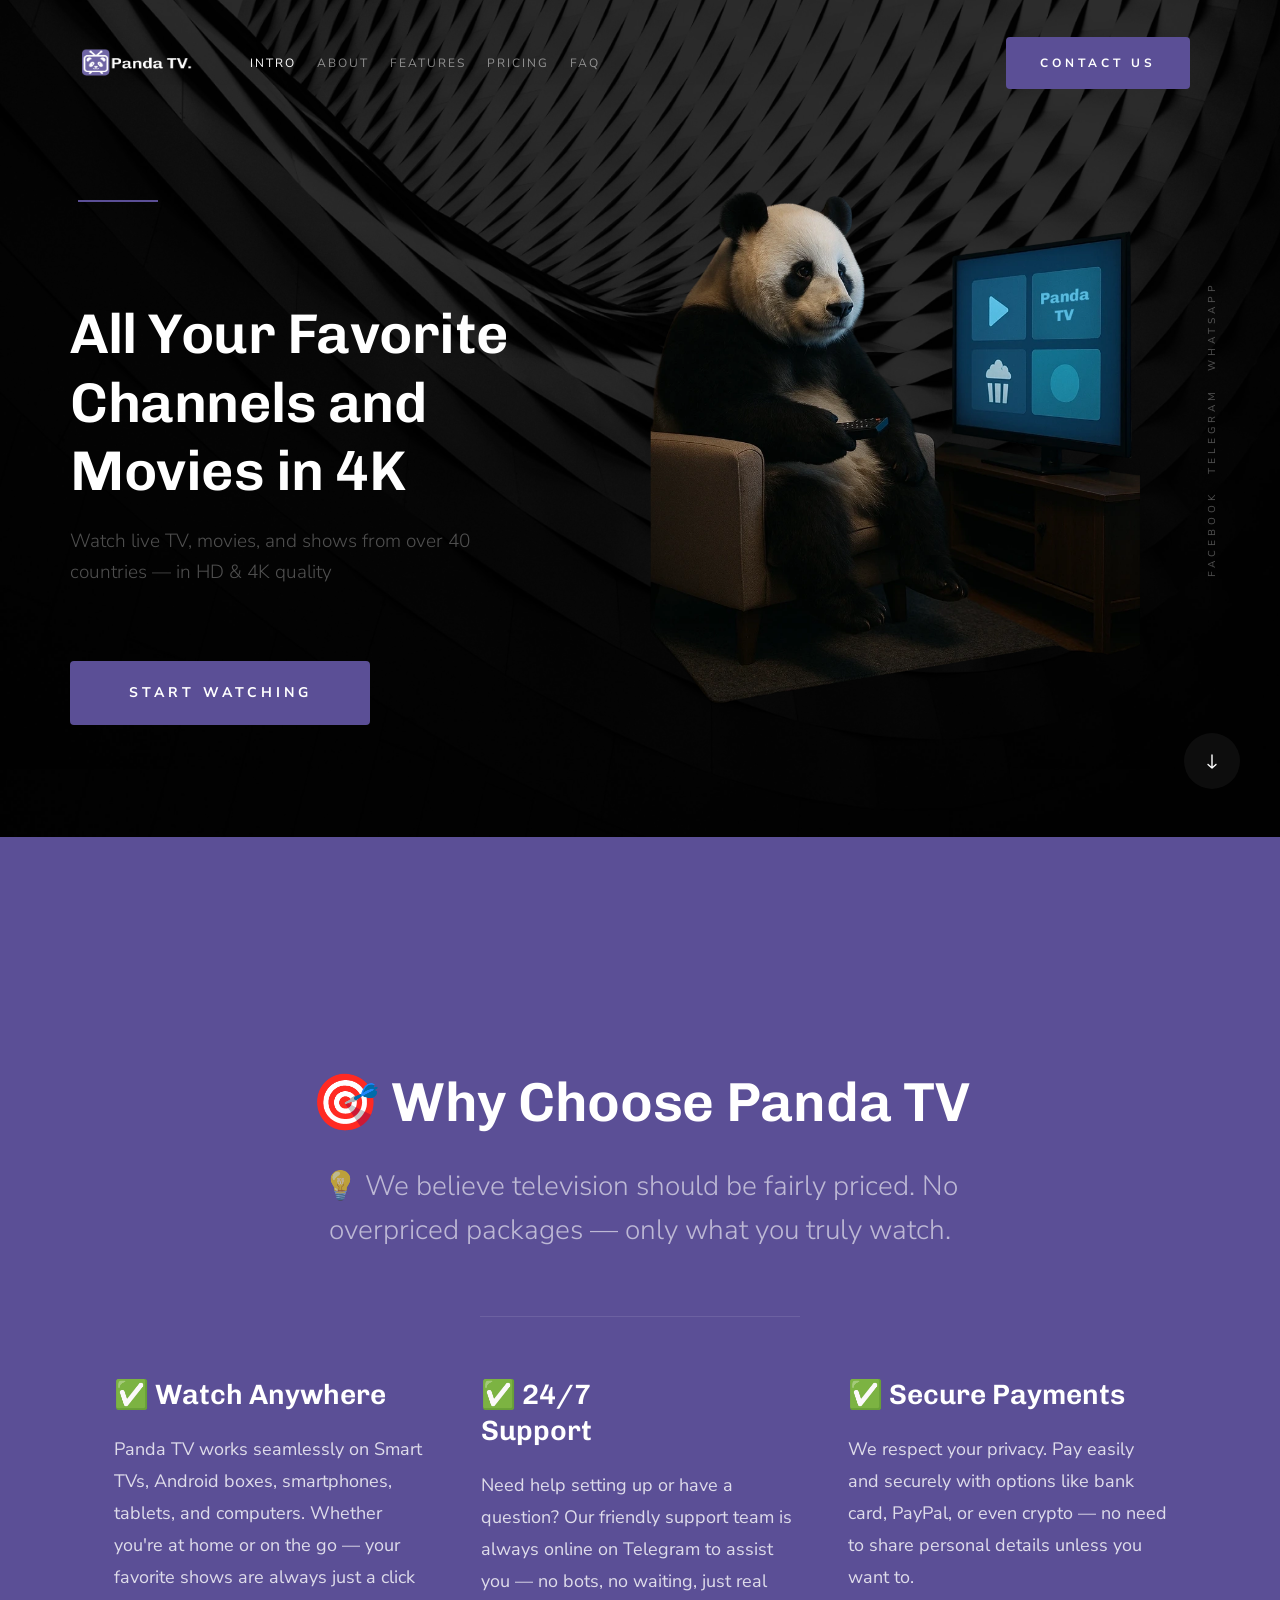
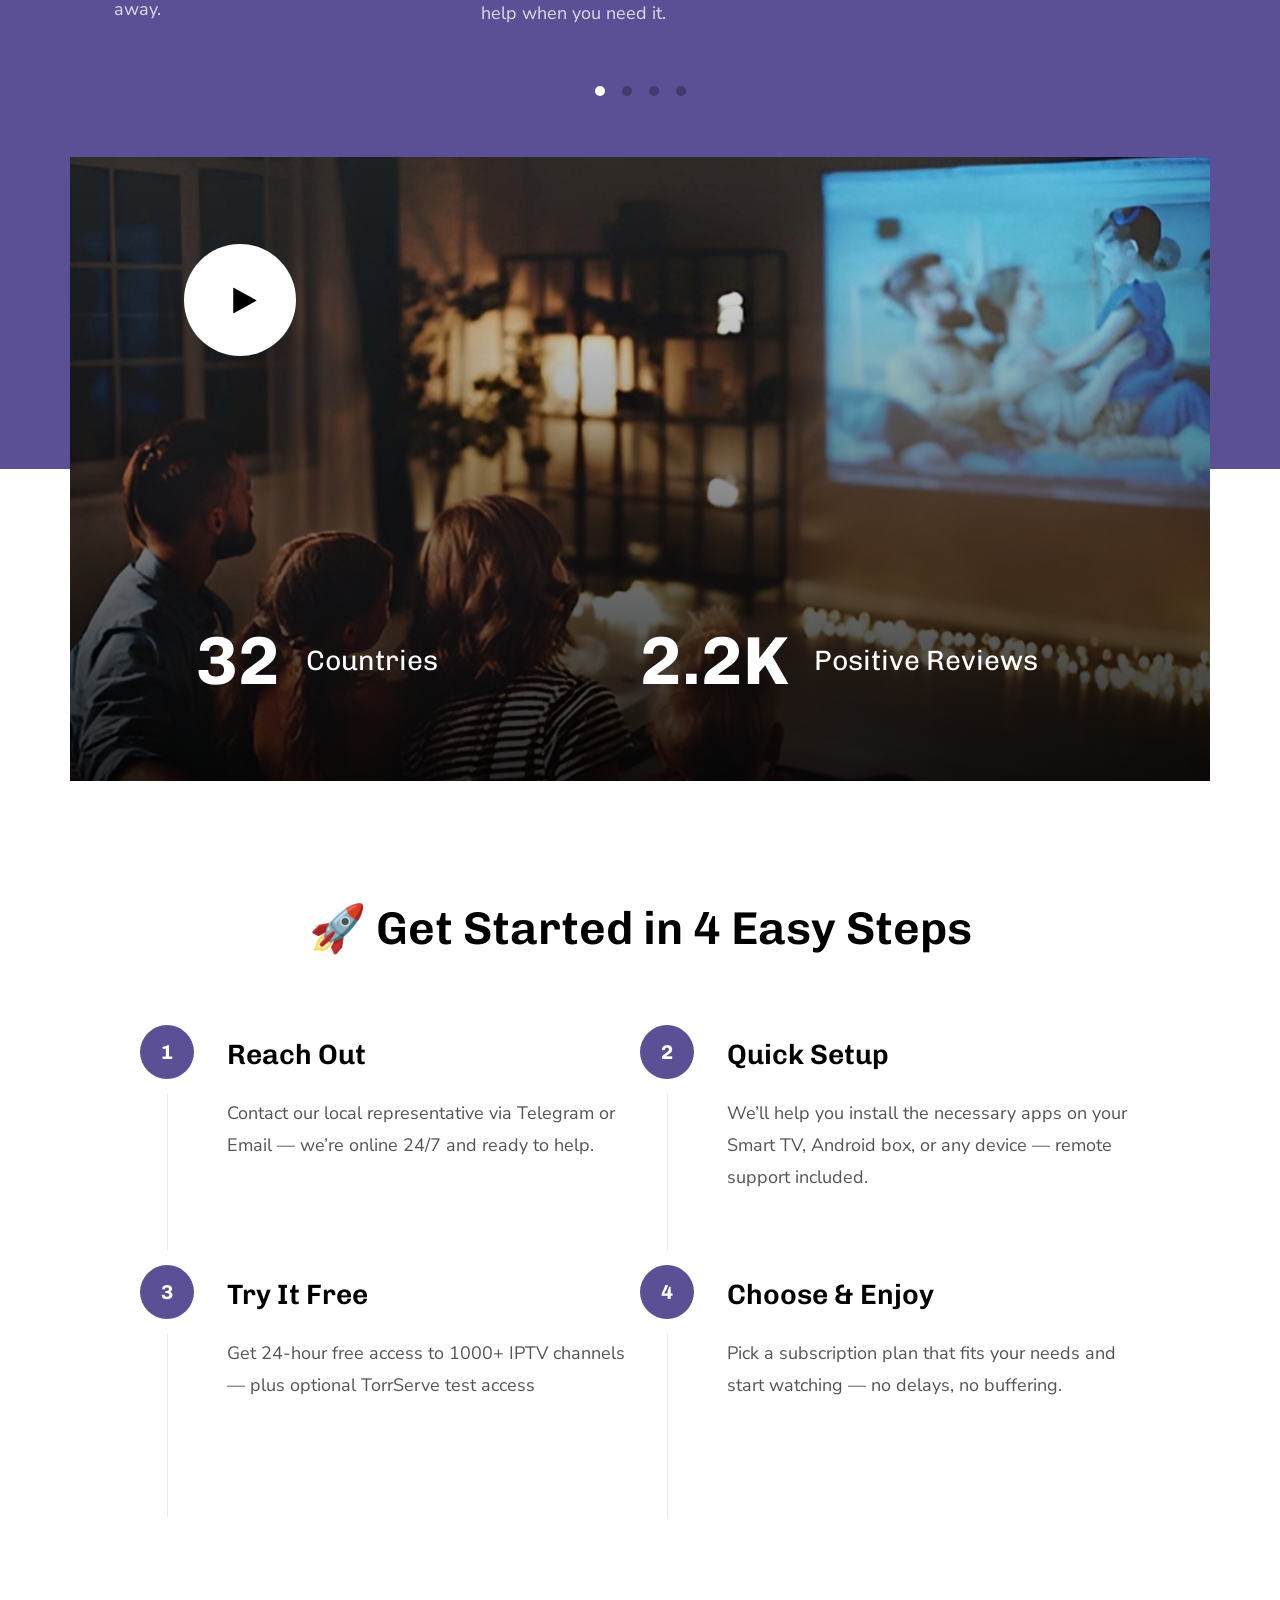
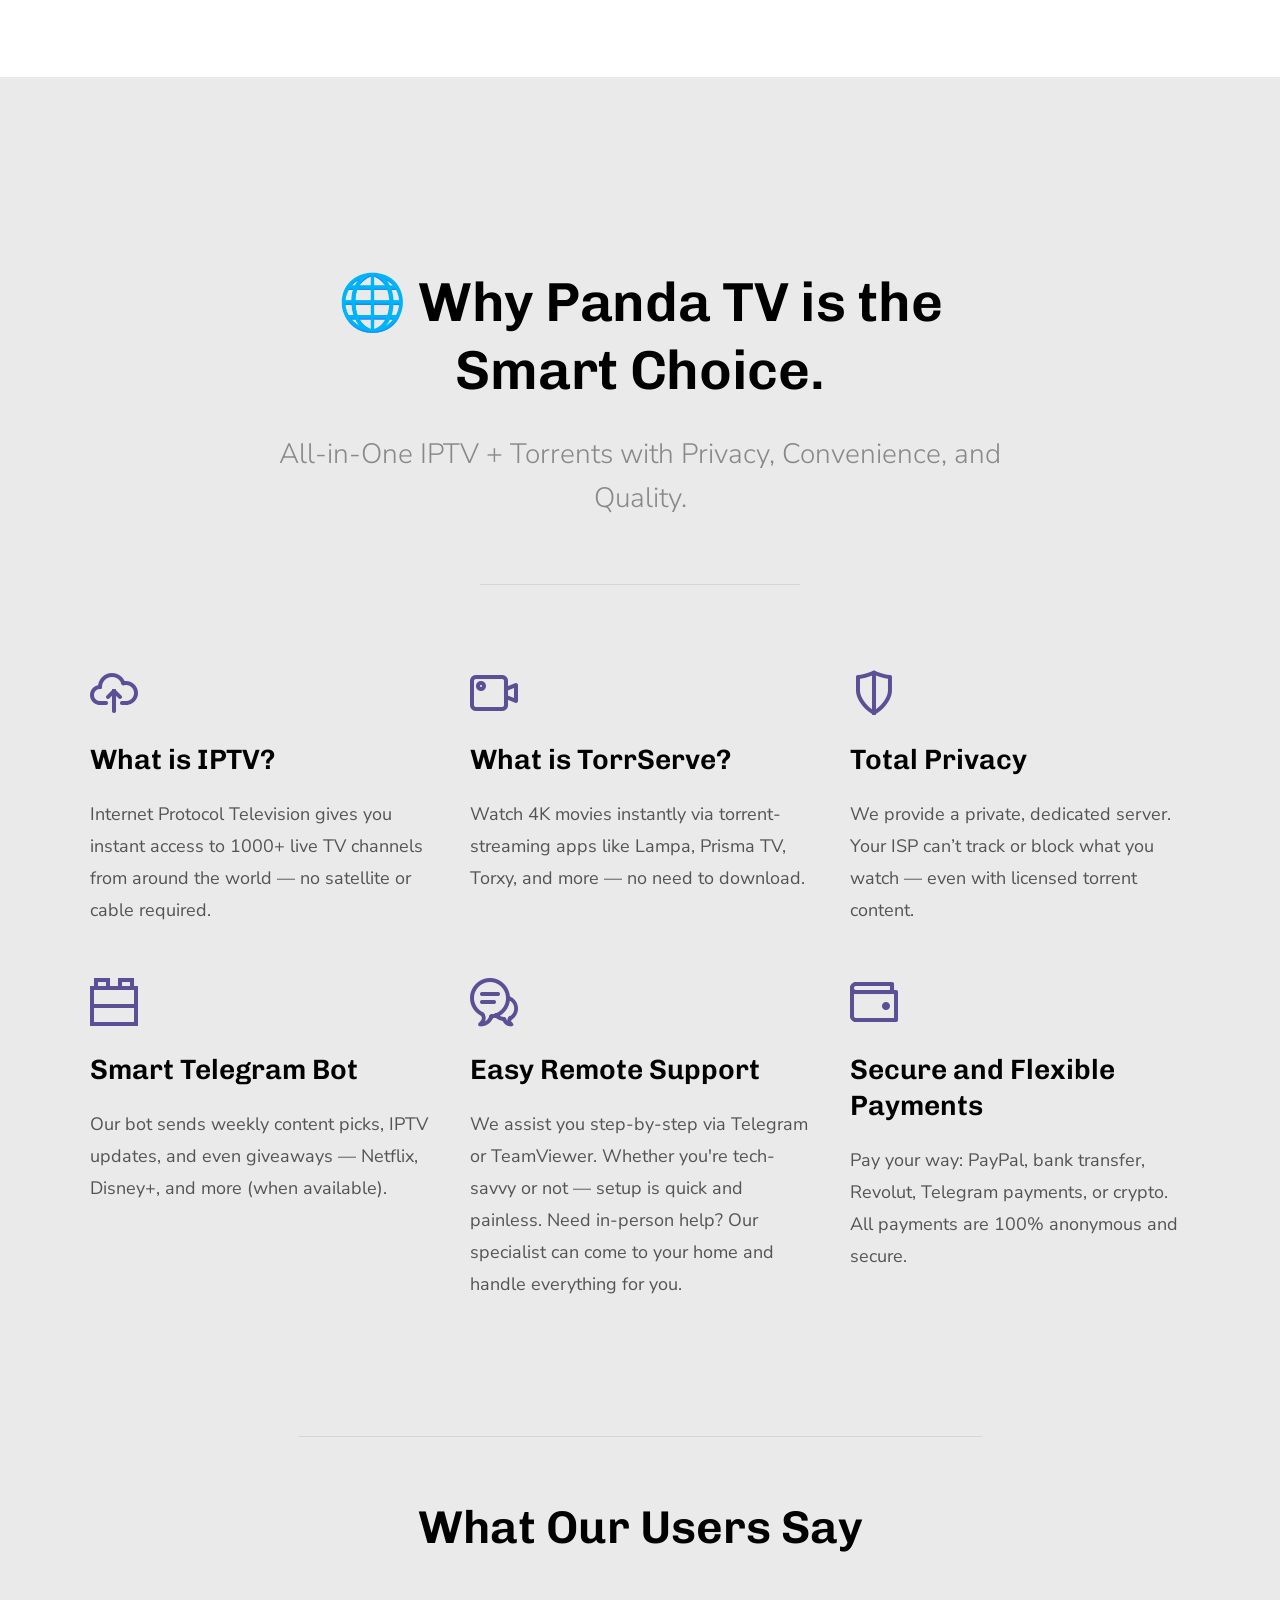
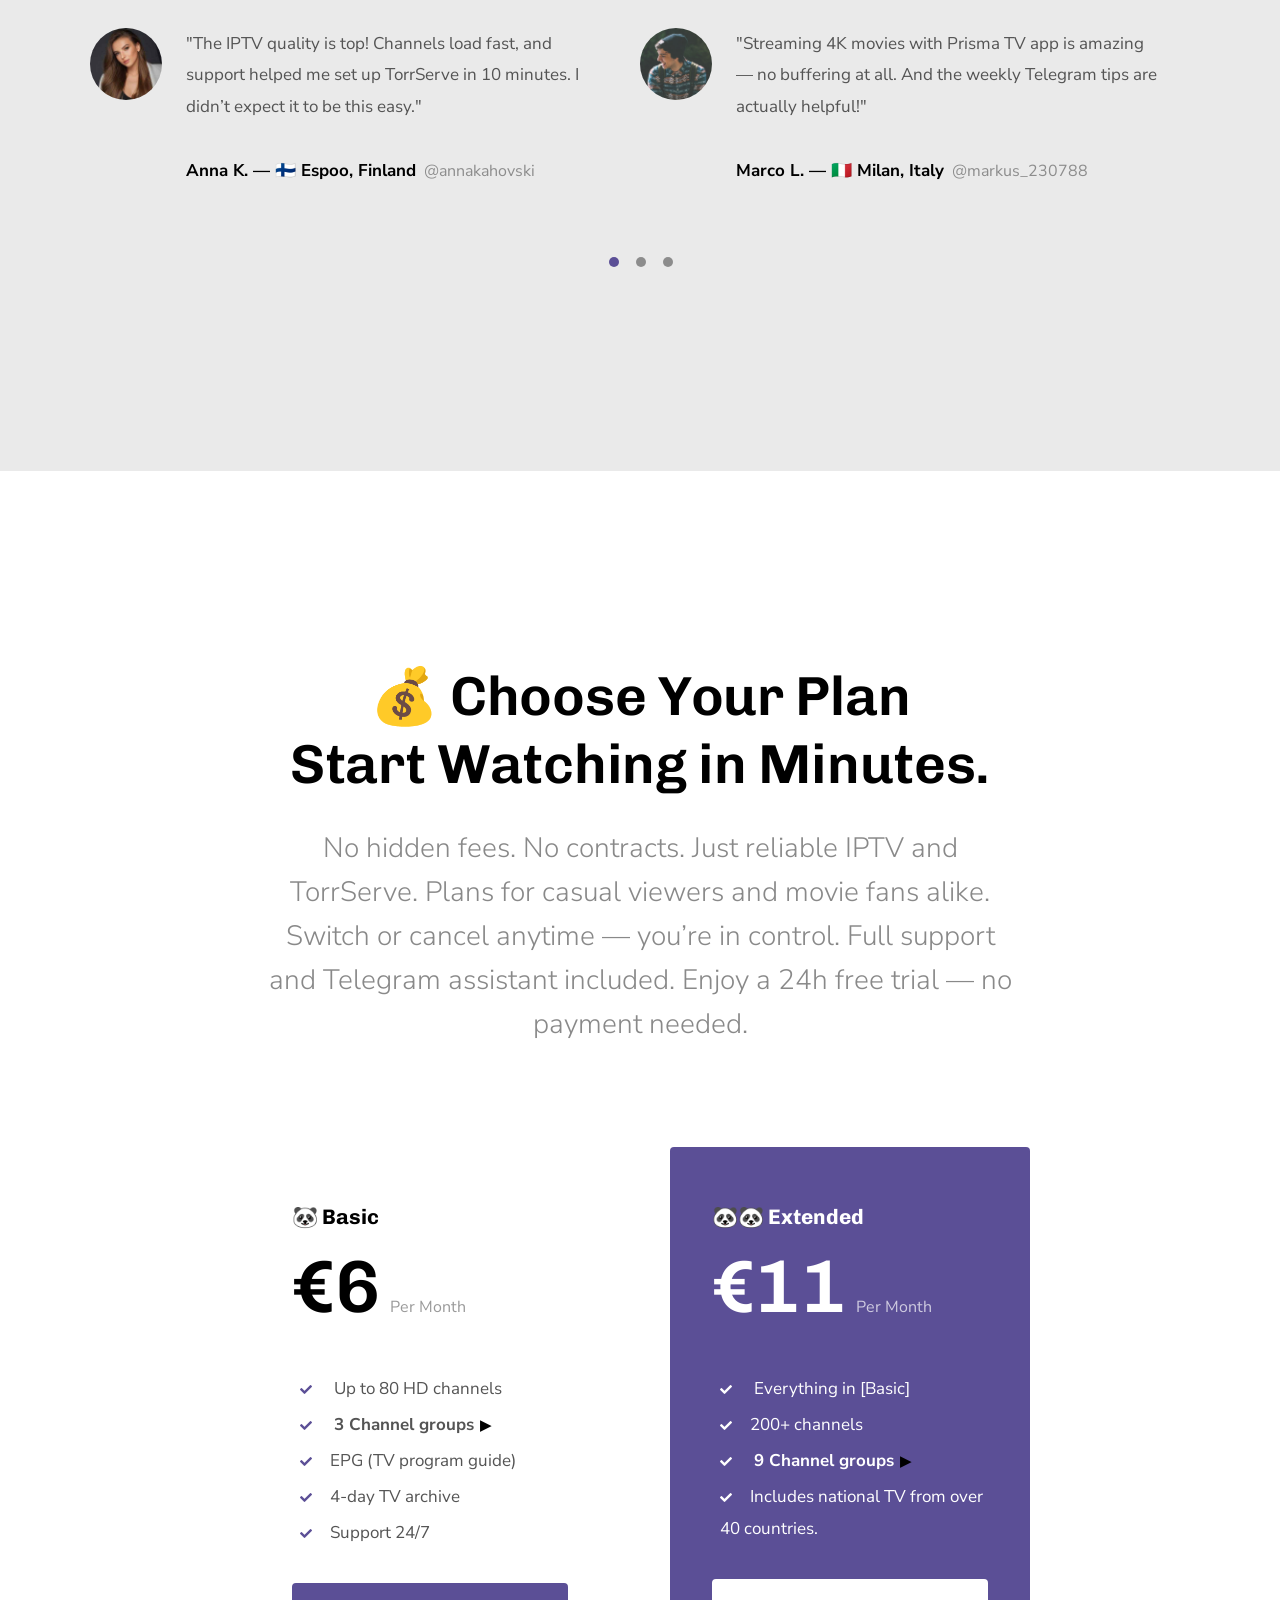
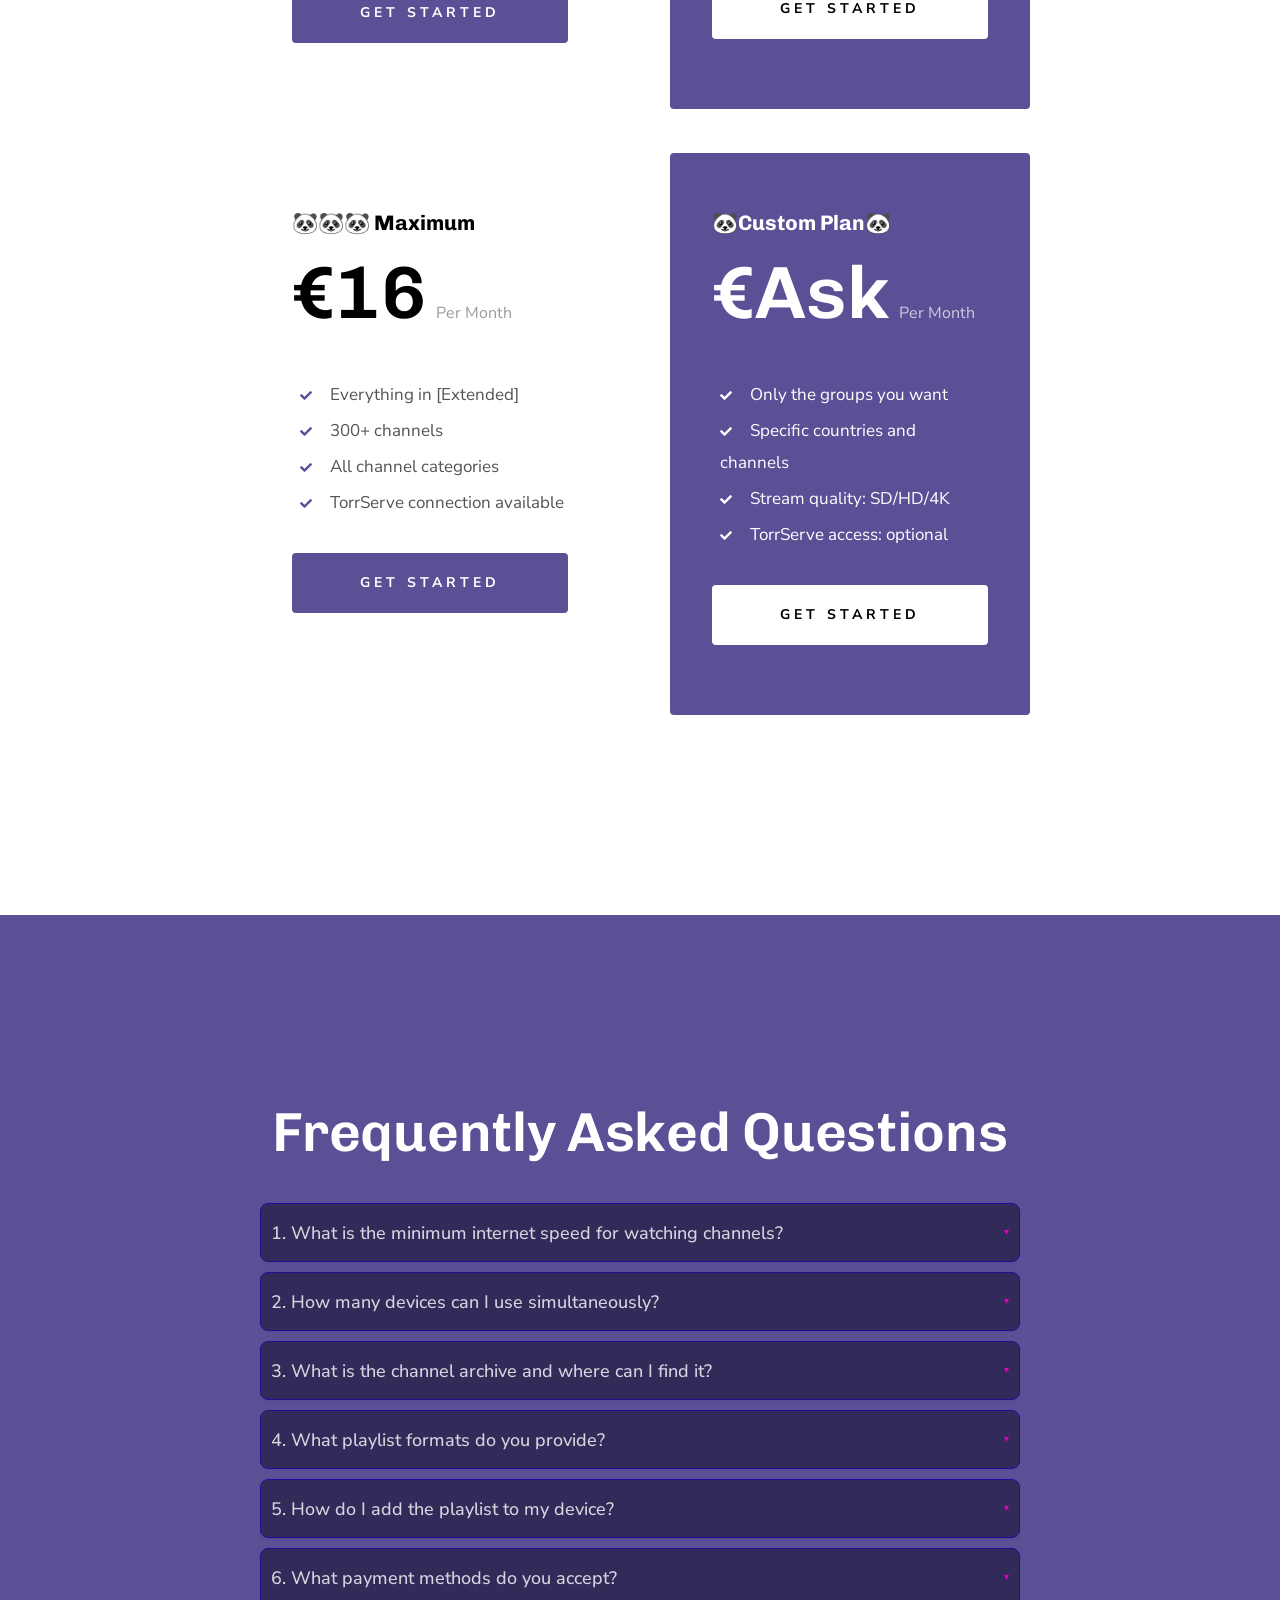
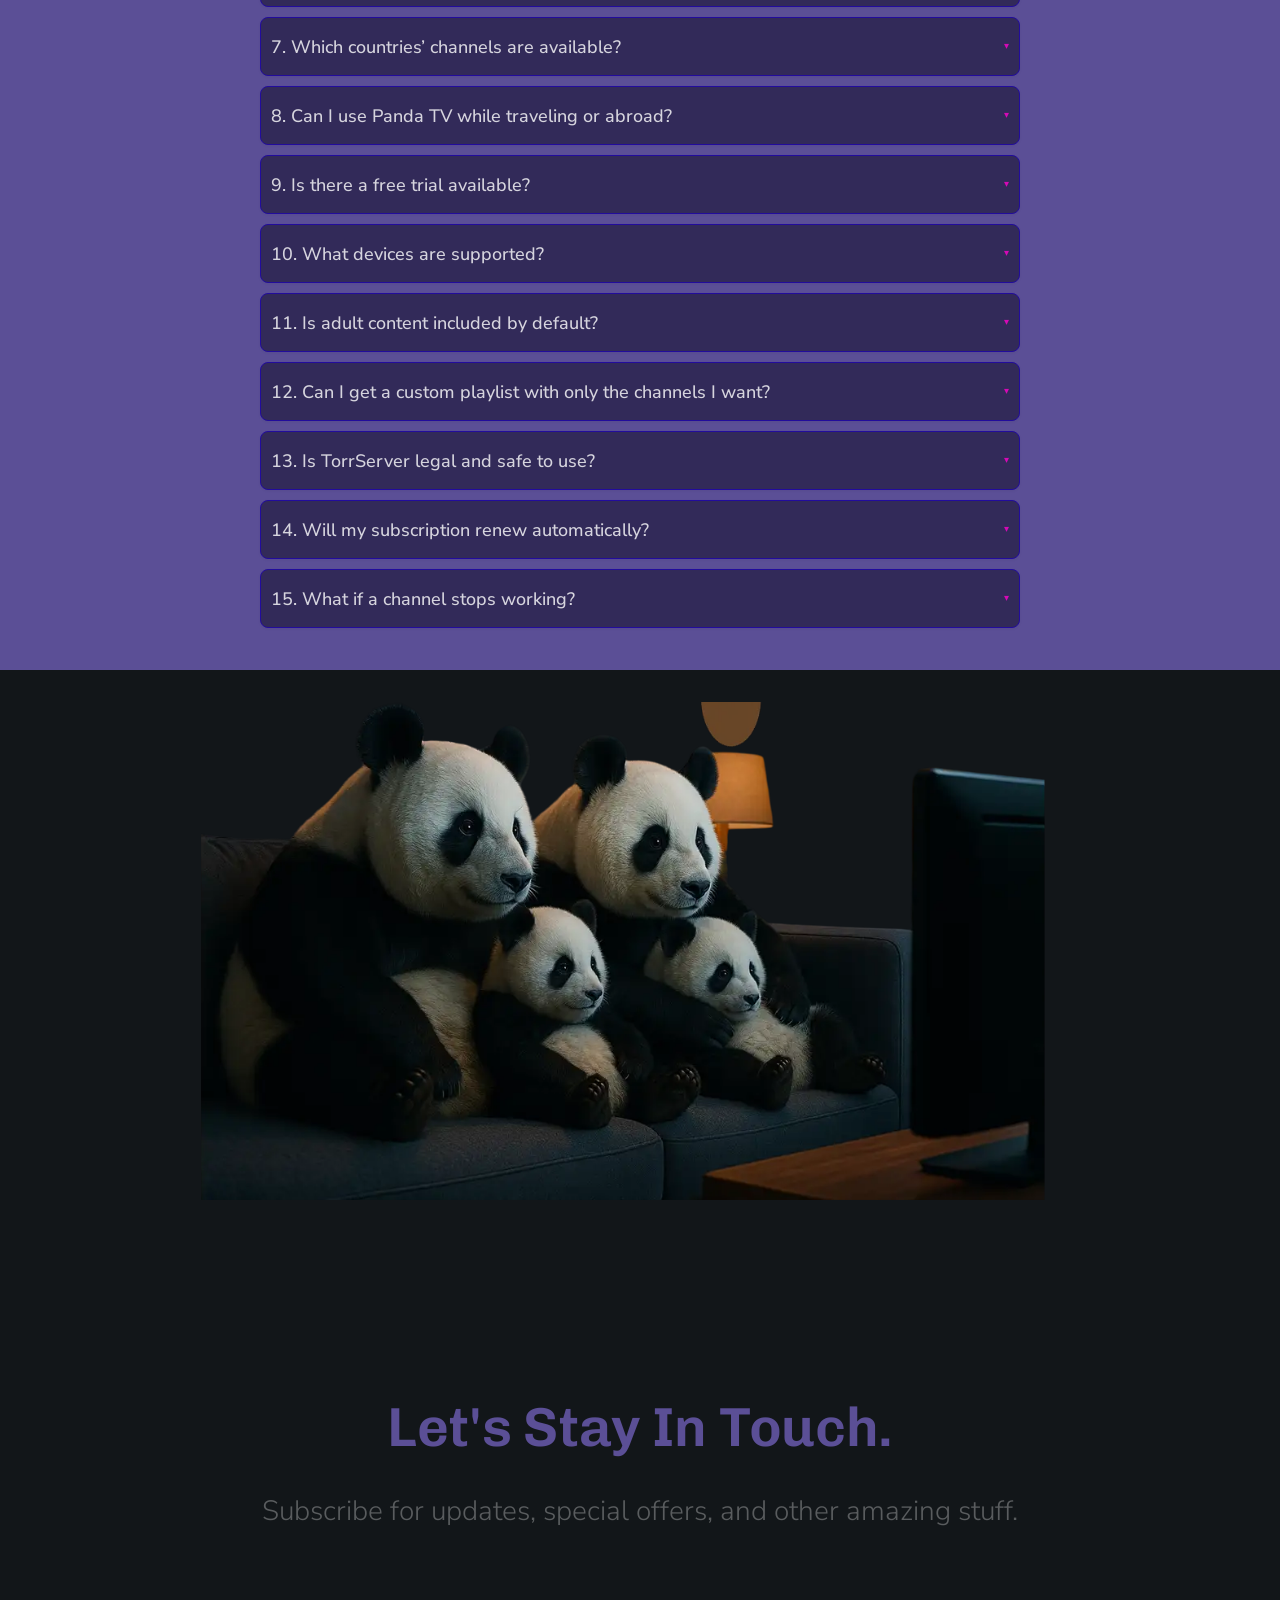
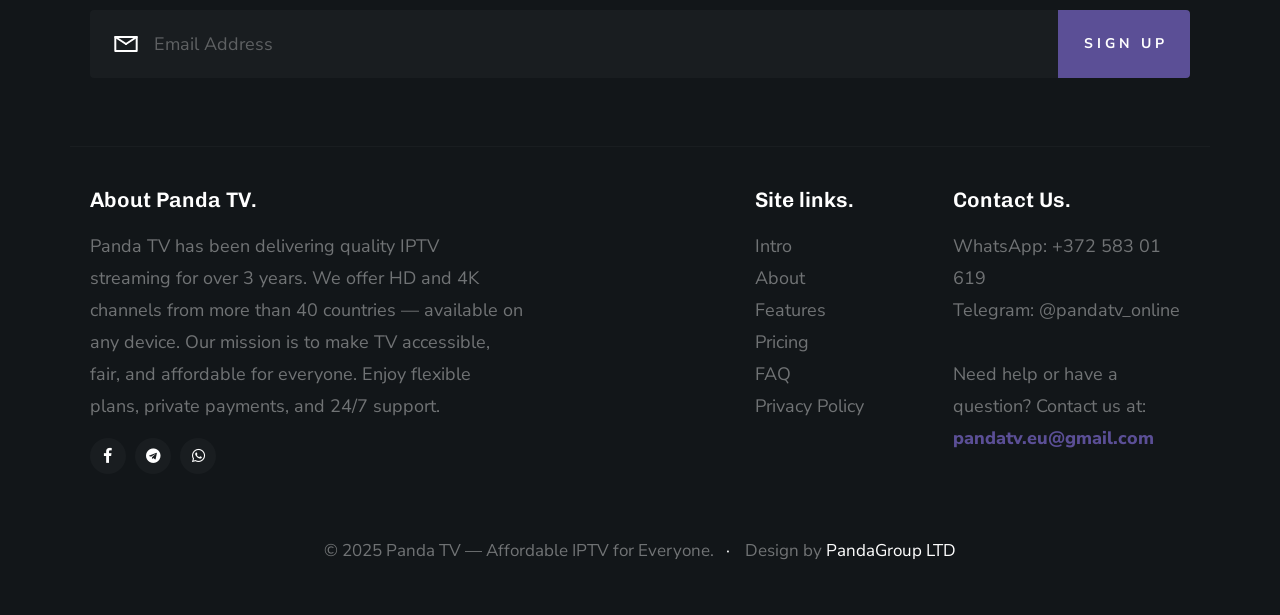
==== commit 61fecd93: "Update index.html logo groups color blocks" ====
--- a/PandaTV/index.html
+++ b/PandaTV/index.html
@@ -479,12 +479,12 @@
     <ul>
       <li>📰News</li>
       <li>🎬Movies</li>
-      <li>📚 Educational</li>
-      <li>🎵 Music</li>
+      <li>📚Educational</li>
+      <li>🎵Music</li>
       <li>👧Kids(Disney, Nickelodeon, etc.)</li>
       <li>🌍 Entertainment(BBC, National Geographic, and more)</li>
       <li>⚽Sports</li>
-      <li>Music</li>
+      <li>🎥HD/4K</li>
       <li>🔞Adult (on request 18+)</li>
       
     </ul>
@@ -499,7 +499,7 @@
                 </div>
             </div> <!-- end item-plan -->
 
-            <div class="col-block item-plan item-plan--popular" data-aos="fade-up">
+            <div class="col-block item-plan item-plan" data-aos="fade-up">
                 <div class="item-plan__block"> 
 
                     <div class="item-plan__top-part">
@@ -522,7 +522,7 @@
                 </div>
             </div> <!-- end item-plan -->
 
-            <div class="col-block item-plan item-plan" data-aos="fade-up">
+            <div class="col-block item-plan item-plan--popular" data-aos="fade-up">
                 <div class="item-plan__block"> 
 
                     <div class="item-plan__top-part">
@@ -835,4 +835,4 @@
 <div id="bottom"></div>
 
 
-</body>+</body>
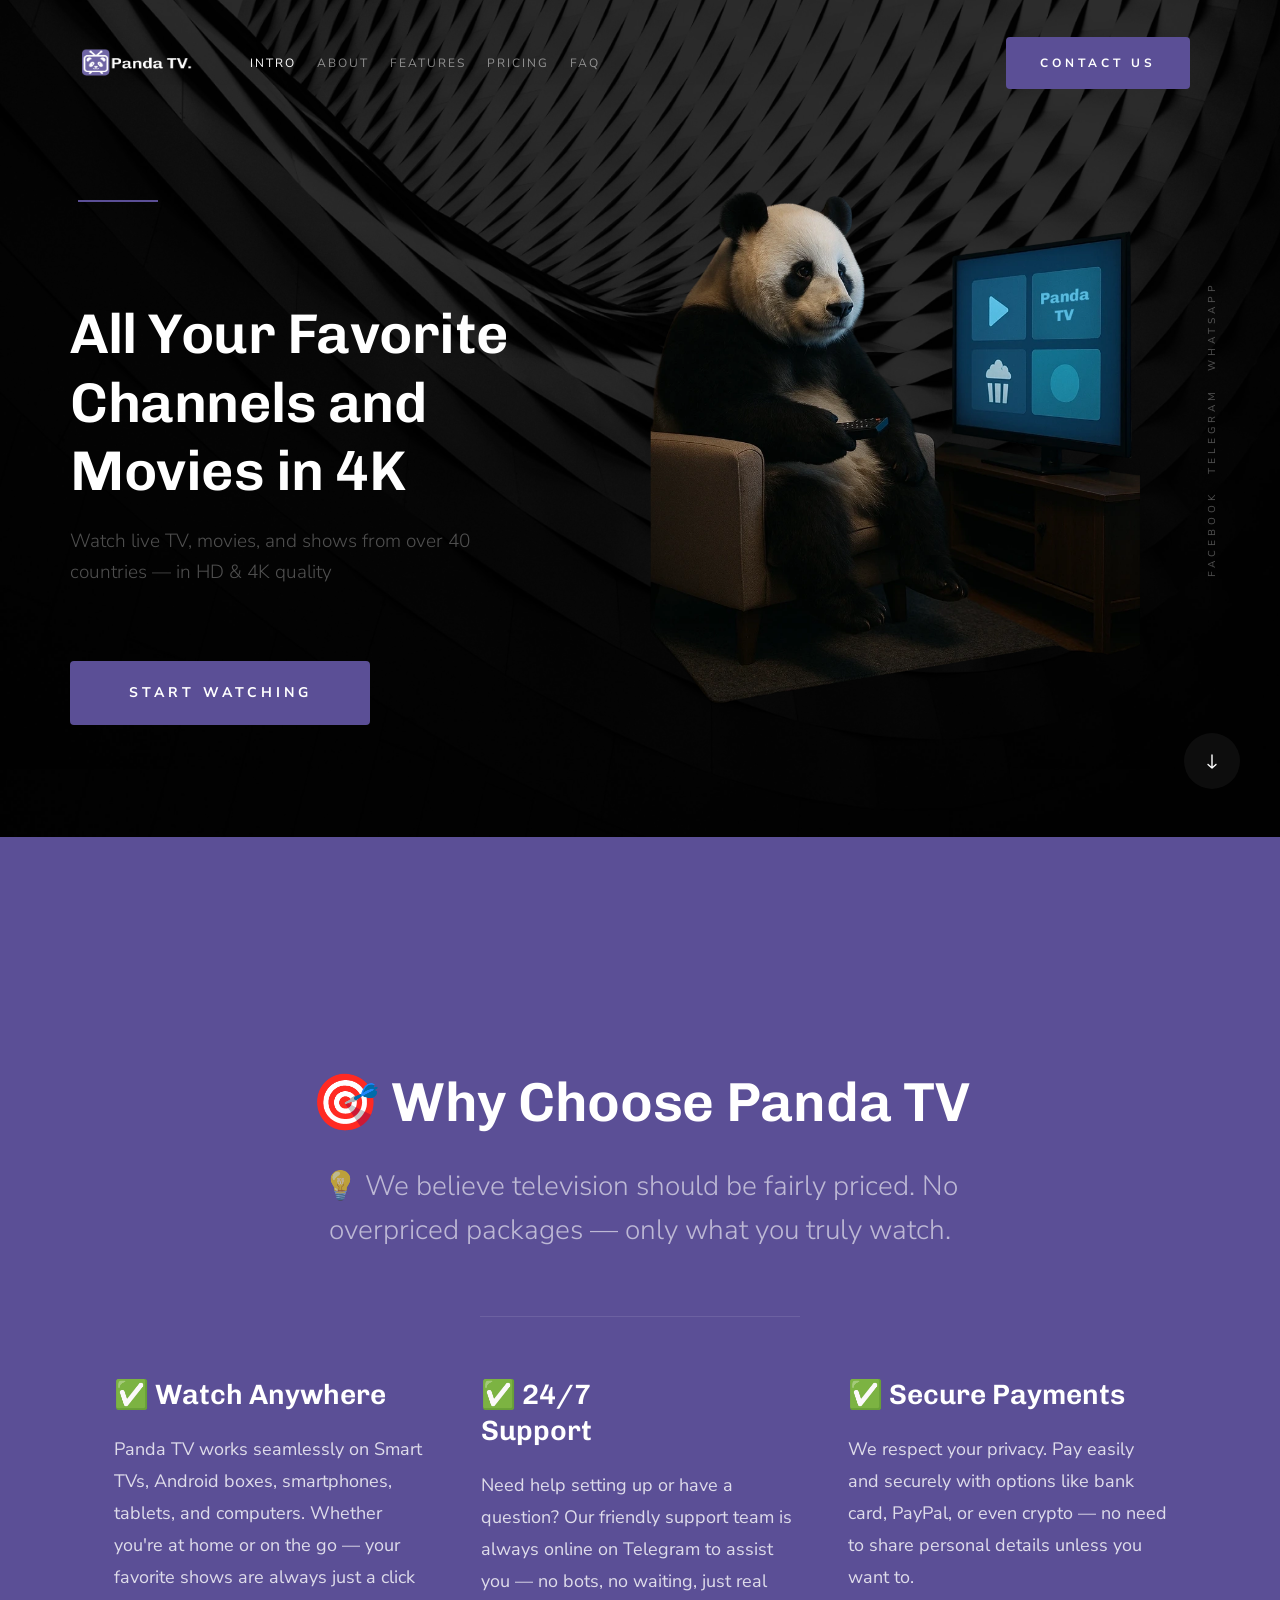
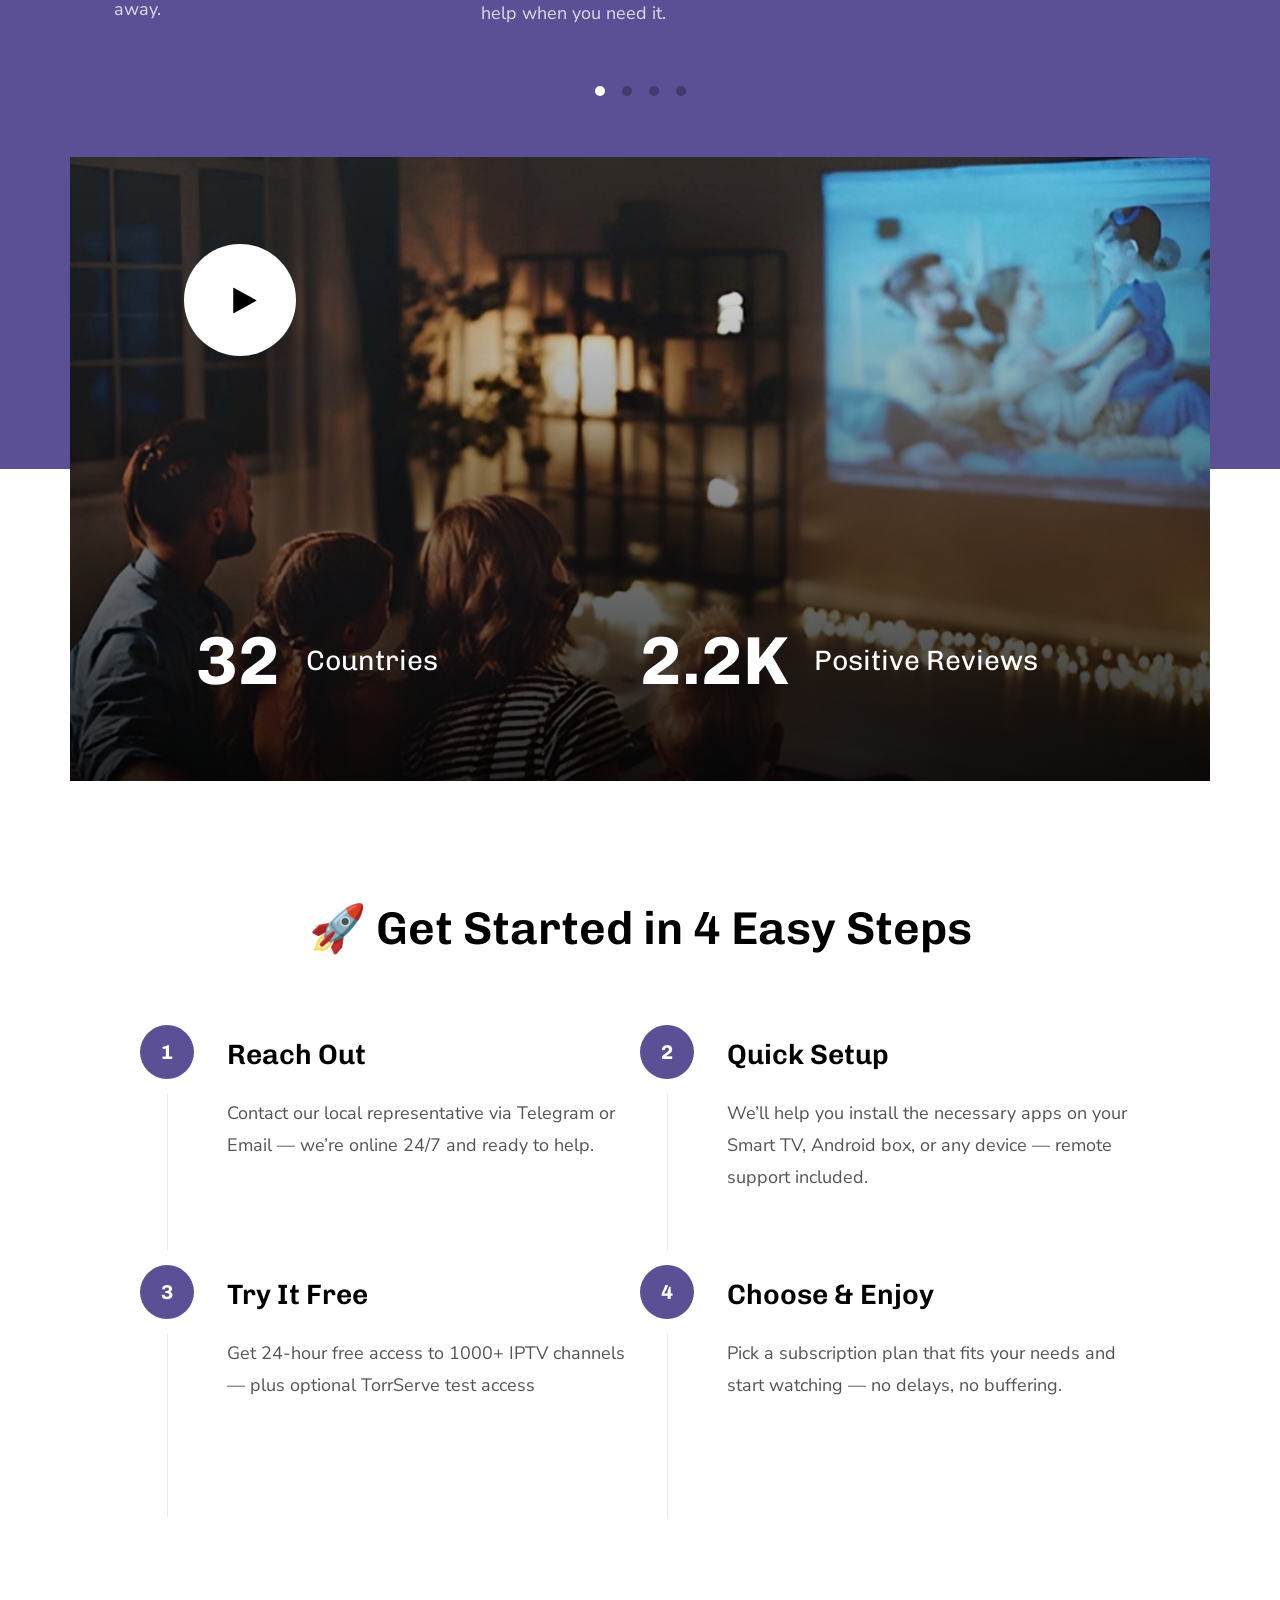
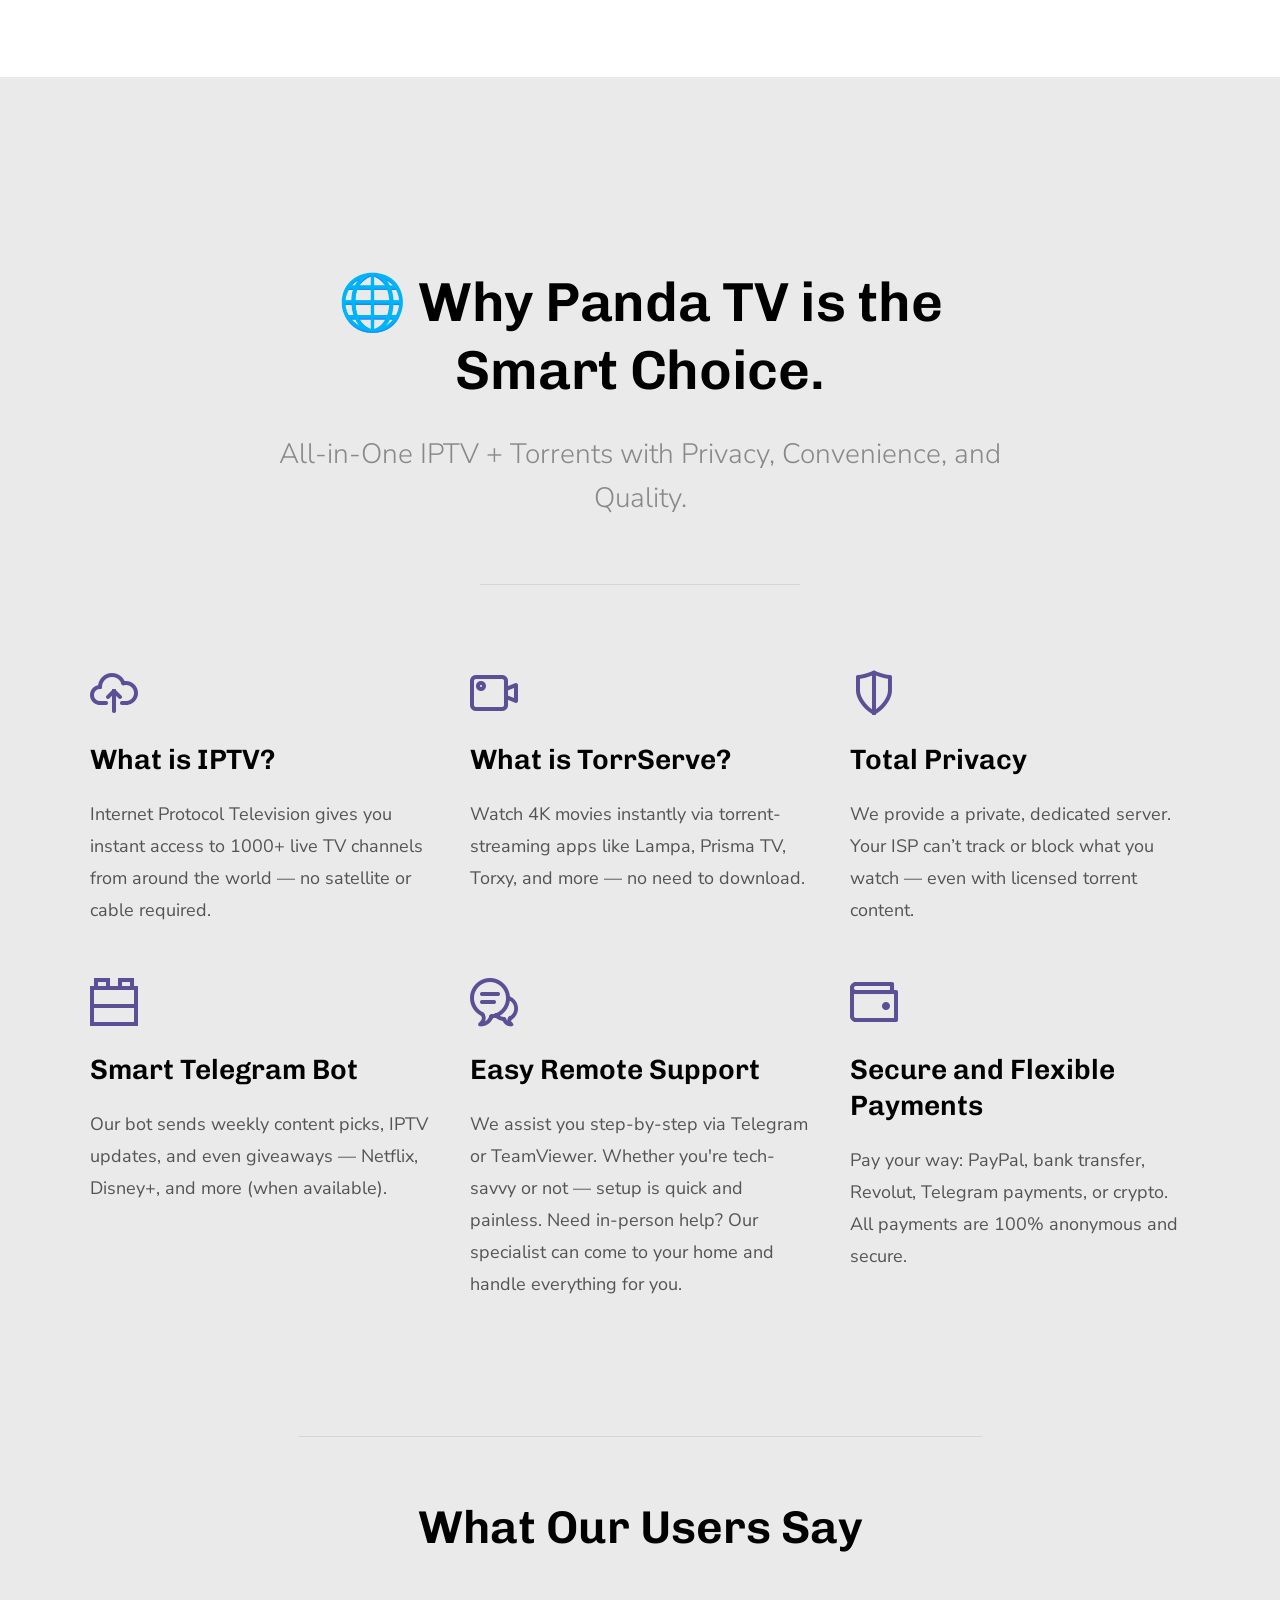
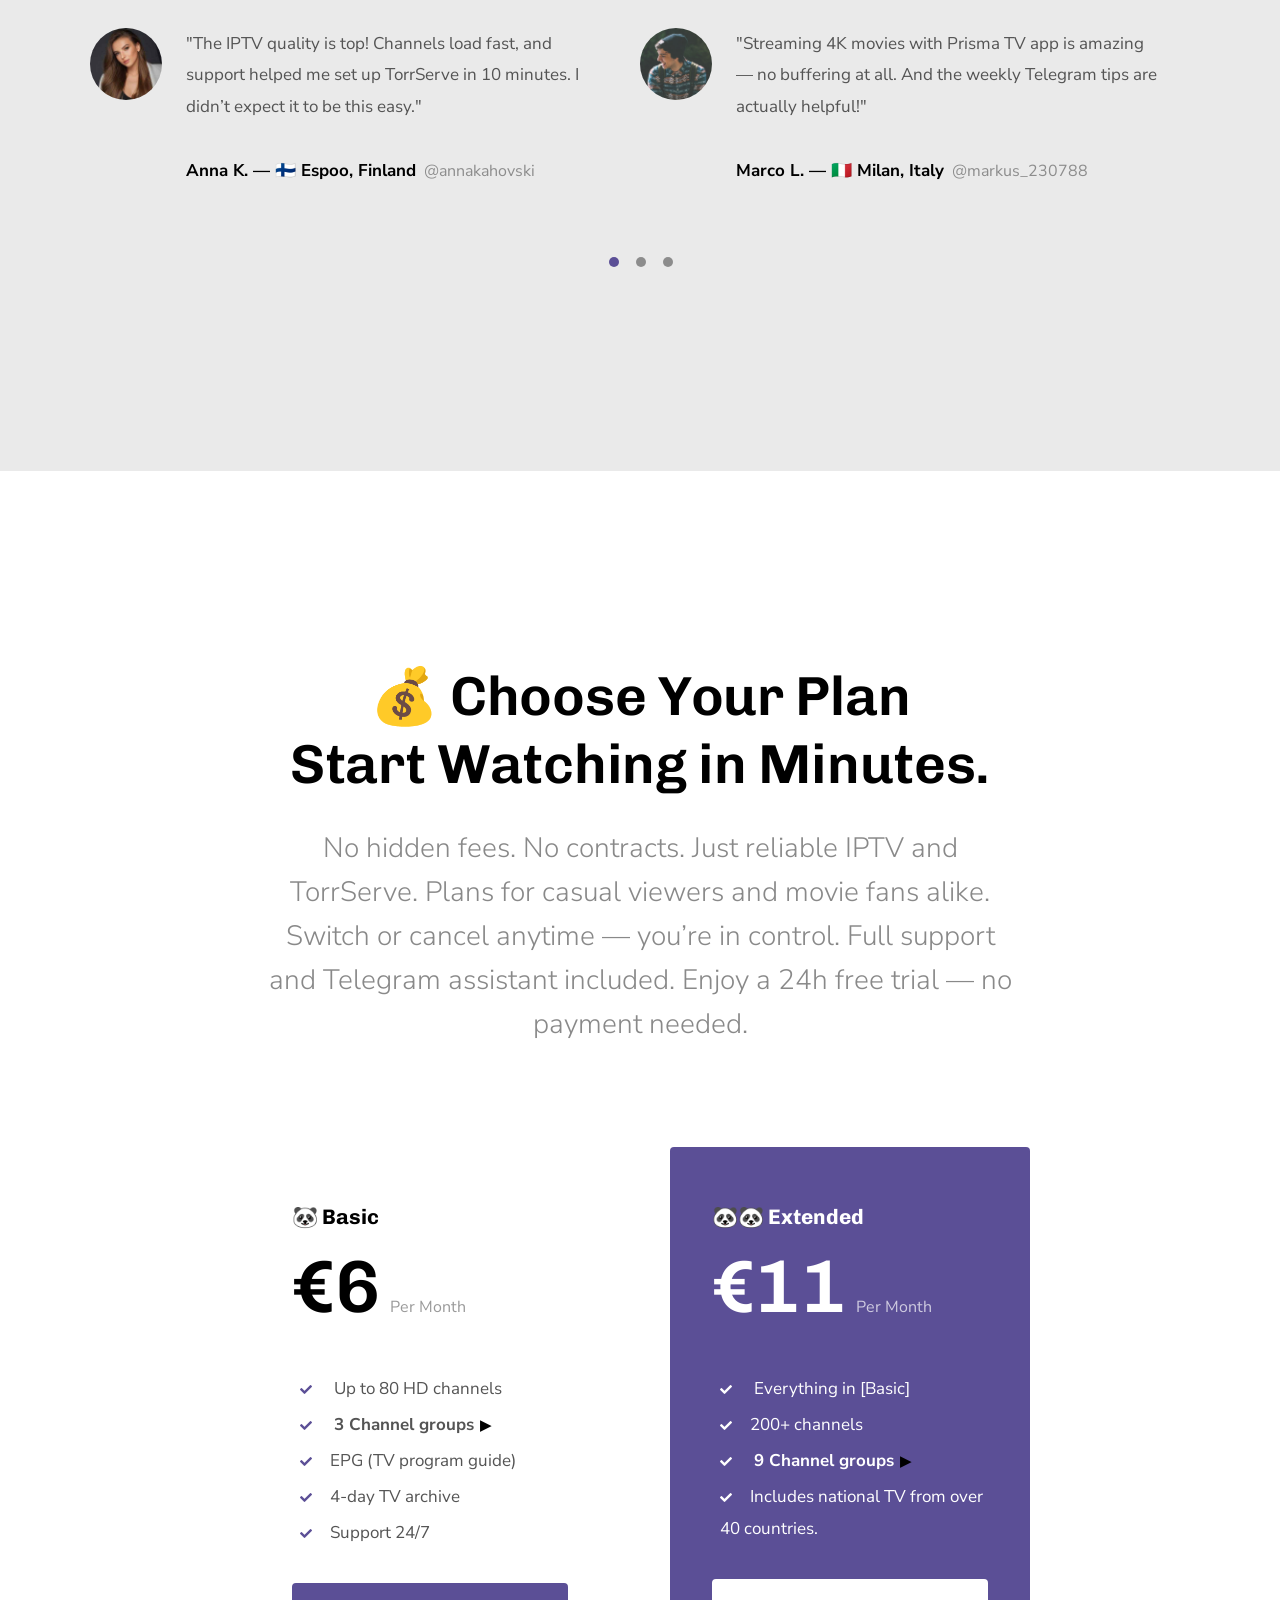
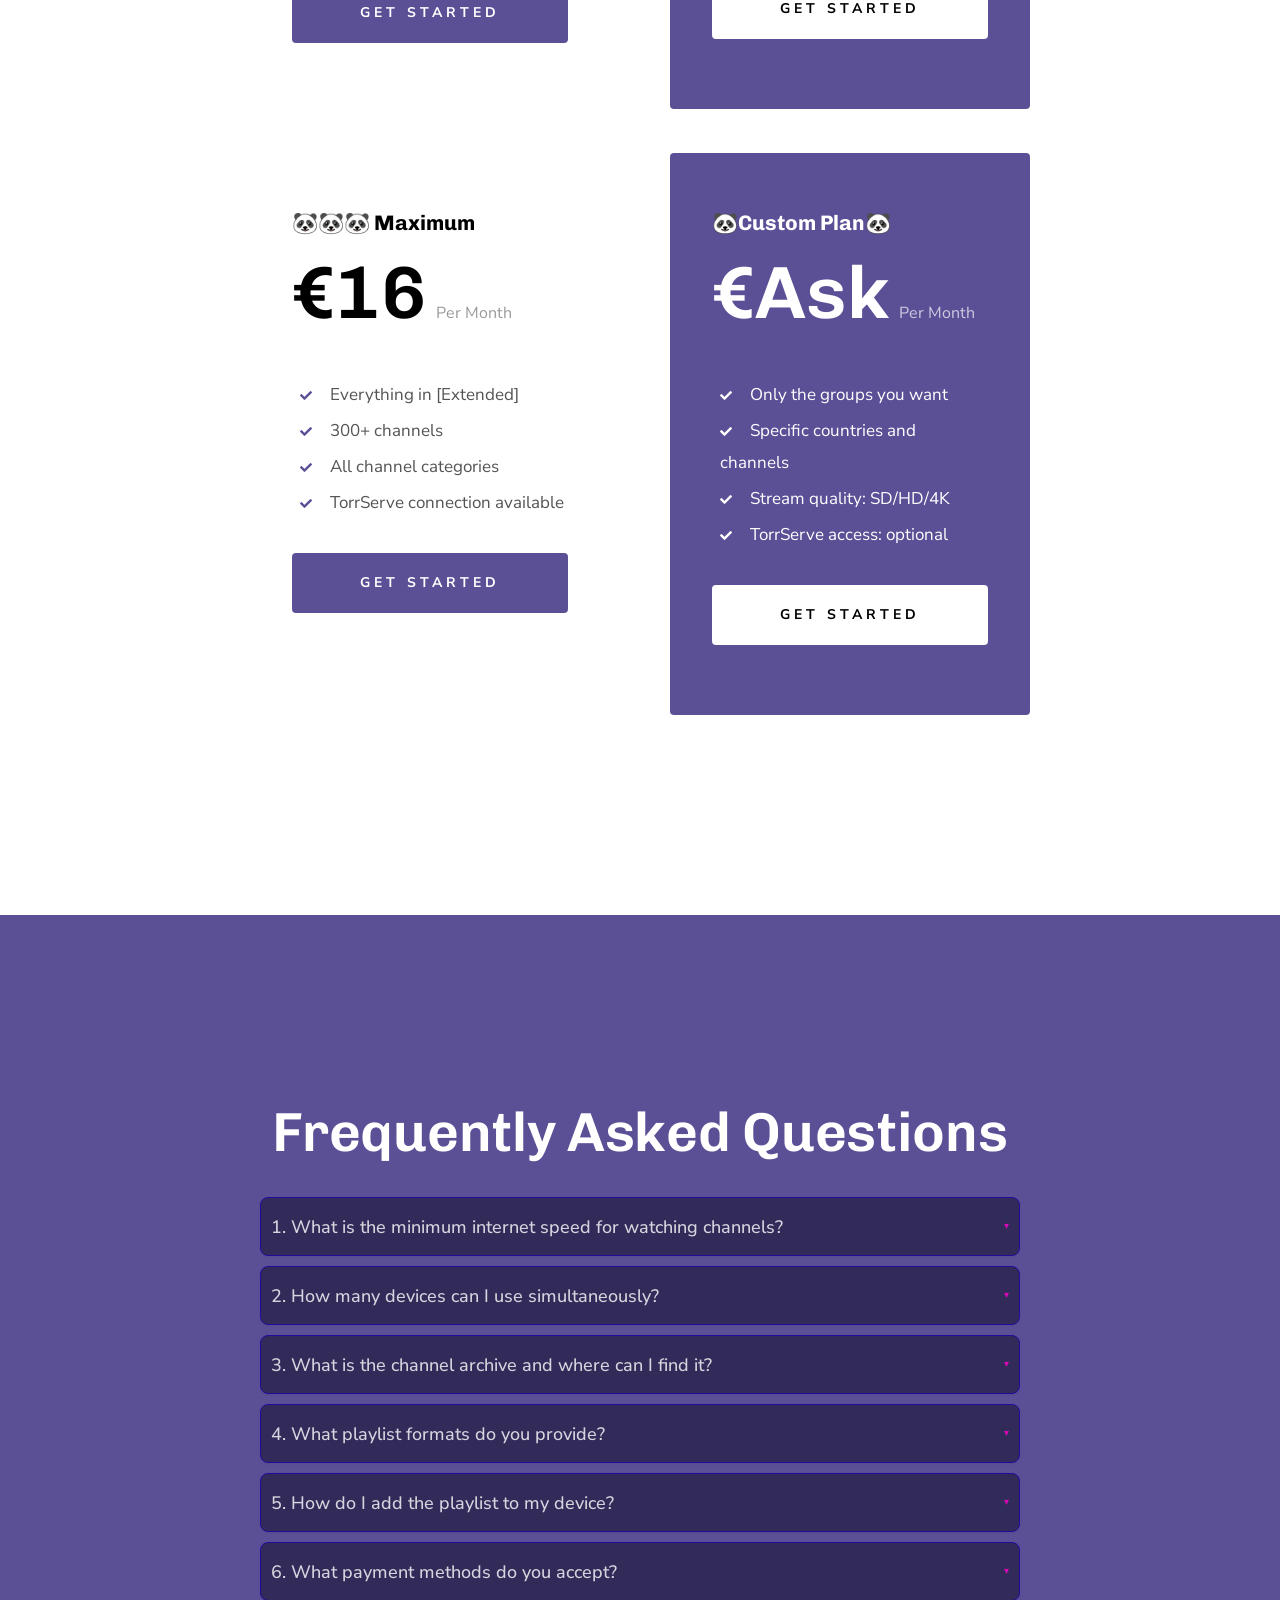
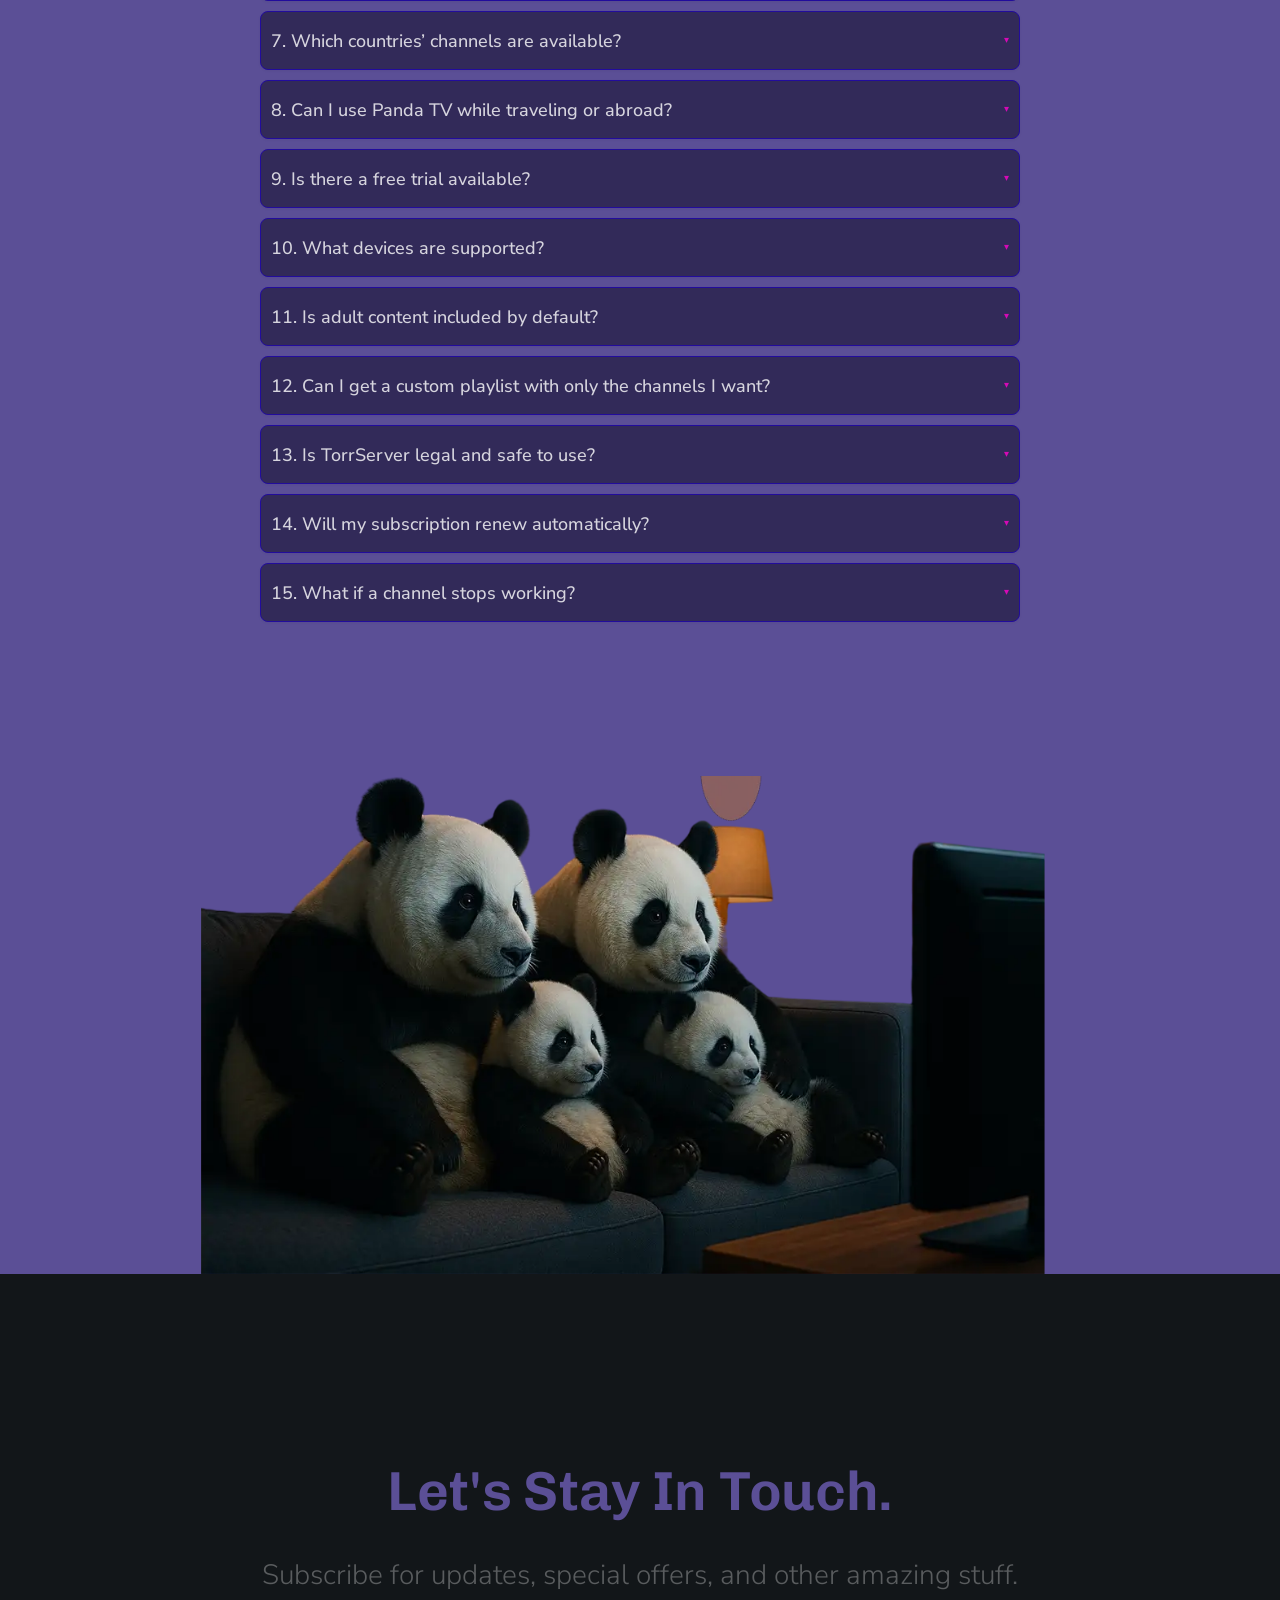
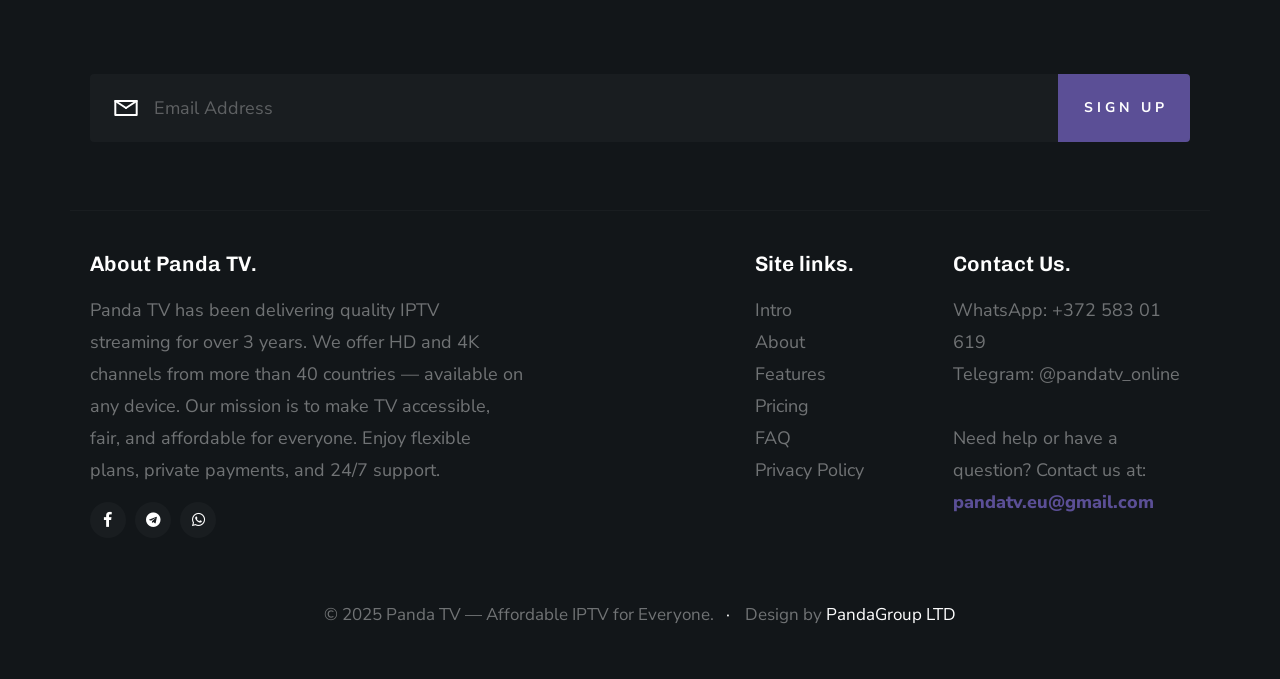
==== commit 02b8ccce: "Remove leaked Telegram bot token and add SEO/AI indexing files Security -------- js/main.js содержал" ====
--- a/PandaTV/index.html
+++ b/PandaTV/index.html
@@ -5,13 +5,43 @@
     <!--- basic page needs
     ================================================== -->
     <meta charset="utf-8">
-    <title>Panda TV</title>
-    <meta name="description" content="">
-    <meta name="author" content="">
+    <title>Panda TV — IPTV &amp; TorrServe in HD/4K | 1000+ Channels from 40+ Countries</title>
+    <meta name="description" content="Panda TV: 1000+ live TV channels from 40+ countries in HD and 4K, plus TorrServe movie streaming. Plans from €6/month, free 24h trial, no contracts. Works on Smart TV, Android, phone and PC.">
+    <meta name="author" content="PandaGroup LTD">
+    <meta name="robots" content="index, follow, max-snippet:-1, max-image-preview:large, max-video-preview:-1">
+    <meta name="googlebot" content="index, follow, max-snippet:-1, max-image-preview:large">
+    <link rel="canonical" href="https://pandatv.online/">
 
     <!-- mobile specific metas
     ================================================== -->
     <meta name="viewport" content="width=device-width, initial-scale=1">
+    <meta name="theme-color" content="#5b4f96">
+    <meta name="apple-mobile-web-app-title" content="Panda TV">
+    <meta name="format-detection" content="telephone=no">
+
+    <!-- open graph / social sharing
+    ================================================== -->
+    <meta property="og:type" content="website">
+    <meta property="og:site_name" content="Panda TV">
+    <meta property="og:locale" content="en_US">
+    <meta property="og:url" content="https://pandatv.online/">
+    <meta property="og:title" content="Panda TV — IPTV &amp; TorrServe in HD/4K">
+    <meta property="og:description" content="1000+ live TV channels from 40+ countries in HD and 4K, plus TorrServe movie streaming. From €6/month with a free 24-hour trial. Works on any device.">
+    <meta property="og:image" content="https://pandatv.online/images/og-cover.jpg">
+    <meta property="og:image:width" content="1200">
+    <meta property="og:image:height" content="630">
+    <meta property="og:image:alt" content="Panda TV app screens showing live TV channels and movies in 4K">
+
+    <meta name="twitter:card" content="summary_large_image">
+    <meta name="twitter:title" content="Panda TV — IPTV &amp; TorrServe in HD/4K">
+    <meta name="twitter:description" content="1000+ live TV channels from 40+ countries in HD and 4K, plus TorrServe movie streaming. From €6/month with a free 24-hour trial.">
+    <meta name="twitter:image" content="https://pandatv.online/images/og-cover.jpg">
+
+    <!-- performance hints
+    ================================================== -->
+    <link rel="preconnect" href="https://fonts.googleapis.com">
+    <link rel="preconnect" href="https://fonts.gstatic.com" crossorigin>
+    <link rel="preload" as="image" href="images/hero-bg.jpg" fetchpriority="high">
 
     <!-- CSS
     ================================================== -->
@@ -24,10 +54,146 @@
     <script src="js/modernizr.js"></script>
     <script src="js/pace.min.js"></script>
 
-    <!-- favicons
+    <!-- favicons &amp; manifest
     ================================================== -->
     <link rel="shortcut icon" href="favicon.ico" type="image/x-icon">
     <link rel="icon" href="favicon.ico" type="image/x-icon">
+    <link rel="icon" href="images/icons/icon-192.png" sizes="192x192" type="image/png">
+    <link rel="apple-touch-icon" href="images/icons/apple-touch-icon.png" sizes="180x180">
+    <link rel="manifest" href="site.webmanifest">
+
+    <!-- discovery for search engines &amp; AI crawlers
+    ================================================== -->
+    <link rel="sitemap" type="application/xml" href="/sitemap.xml">
+    <link rel="alternate" type="text/plain" href="/llms.txt" title="Site summary for LLMs">
+    <link rel="alternate" type="text/plain" href="/llms-full.txt" title="Full site content for LLMs">
+
+    <!-- structured data (schema.org)
+    ================================================== -->
+    <script type="application/ld+json">
+    {
+      "@context": "https://schema.org",
+      "@graph": [
+        {
+          "@type": "Organization",
+          "@id": "https://pandatv.online/#organization",
+          "name": "Panda TV",
+          "legalName": "PandaGroup LTD",
+          "url": "https://pandatv.online/",
+          "logo": {
+            "@type": "ImageObject",
+            "url": "https://pandatv.online/images/Logo.png",
+            "width": 1220,
+            "height": 402
+          },
+          "image": "https://pandatv.online/images/og-cover.jpg",
+          "description": "IPTV and TorrServe streaming service offering 1000+ live TV channels from more than 40 countries in HD and 4K.",
+          "email": "pandatv.eu@gmail.com",
+          "telephone": "+372-583-01-619",
+          "sameAs": [
+            "https://t.me/pandatv_online",
+            "https://wa.me/37258301619",
+            "https://www.facebook.com/share/1AhXuobpCY/"
+          ],
+          "contactPoint": [{
+            "@type": "ContactPoint",
+            "contactType": "customer support",
+            "email": "pandatv.eu@gmail.com",
+            "telephone": "+372-583-01-619",
+            "availableLanguage": ["English", "Russian"],
+            "hoursAvailable": {
+              "@type": "OpeningHoursSpecification",
+              "dayOfWeek": ["Monday","Tuesday","Wednesday","Thursday","Friday","Saturday","Sunday"],
+              "opens": "00:00",
+              "closes": "23:59"
+            }
+          }]
+        },
+        {
+          "@type": "WebSite",
+          "@id": "https://pandatv.online/#website",
+          "url": "https://pandatv.online/",
+          "name": "Panda TV",
+          "description": "Affordable IPTV and TorrServe streaming in HD and 4K.",
+          "inLanguage": "en",
+          "publisher": { "@id": "https://pandatv.online/#organization" }
+        },
+        {
+          "@type": "WebPage",
+          "@id": "https://pandatv.online/#webpage",
+          "url": "https://pandatv.online/",
+          "name": "Panda TV — IPTV & TorrServe in HD/4K",
+          "isPartOf": { "@id": "https://pandatv.online/#website" },
+          "about": { "@id": "https://pandatv.online/#organization" },
+          "primaryImageOfPage": "https://pandatv.online/images/og-cover.jpg",
+          "inLanguage": "en"
+        },
+        {
+          "@type": "Service",
+          "@id": "https://pandatv.online/#service",
+          "name": "Panda TV IPTV subscription",
+          "serviceType": "IPTV streaming subscription",
+          "description": "Live TV channels and movies from over 40 countries in HD and 4K, with an optional TorrServe connection for torrent streaming. Works on Smart TVs, Android boxes, phones, tablets, computers and Enigma receivers.",
+          "provider": { "@id": "https://pandatv.online/#organization" },
+          "areaServed": "Worldwide",
+          "audience": { "@type": "Audience", "audienceType": "TV and film viewers" },
+          "offers": [
+            {
+              "@type": "Offer",
+              "name": "Basic",
+              "description": "Up to 80 HD channels, 3 channel groups (News, Movies, Knowledge), EPG, 4-day TV archive, 24/7 support.",
+              "price": "6",
+              "priceCurrency": "EUR",
+              "availability": "https://schema.org/InStock",
+              "url": "https://pandatv.online/#pricing",
+              "priceSpecification": {
+                "@type": "UnitPriceSpecification",
+                "price": "6",
+                "priceCurrency": "EUR",
+                "billingDuration": 1,
+                "billingIncrement": 1,
+                "unitCode": "MON"
+              }
+            },
+            {
+              "@type": "Offer",
+              "name": "Extended",
+              "description": "Everything in Basic plus 200+ channels, 9 channel groups and national TV from over 40 countries.",
+              "price": "11",
+              "priceCurrency": "EUR",
+              "availability": "https://schema.org/InStock",
+              "url": "https://pandatv.online/#pricing",
+              "priceSpecification": {
+                "@type": "UnitPriceSpecification",
+                "price": "11",
+                "priceCurrency": "EUR",
+                "billingDuration": 1,
+                "billingIncrement": 1,
+                "unitCode": "MON"
+              }
+            },
+            {
+              "@type": "Offer",
+              "name": "Maximum",
+              "description": "Everything in Extended plus 300+ channels, all categories and an available TorrServe connection.",
+              "price": "16",
+              "priceCurrency": "EUR",
+              "availability": "https://schema.org/InStock",
+              "url": "https://pandatv.online/#pricing",
+              "priceSpecification": {
+                "@type": "UnitPriceSpecification",
+                "price": "16",
+                "priceCurrency": "EUR",
+                "billingDuration": 1,
+                "billingIncrement": 1,
+                "unitCode": "MON"
+              }
+            }
+          ]
+        }
+      ]
+    }
+    </script>
 
 </head>
 
@@ -51,7 +217,7 @@
         <div class="row">
             <div class="header-logo">
                 <a class="site-logo" href="index.html">
-                    <img src="images/Logo.png" alt="Homepage">
+                    <img src="images/Logo.png" alt="Panda TV — IPTV and TorrServe streaming" width="130" height="36">
                 </a>
             </div>
     
@@ -105,8 +271,10 @@
                 </div> <!-- end home-content__left-->
 
                 <div class="home-content__right">
-                    <img src="images/hero-app-screens-800.webp" srcset="images/hero-app-screens-800.webp 1x, images/hero-app-screens-1600.webp
-                 2x">
+                    <img src="images/hero-app-screens-800.webp"
+                         srcset="images/hero-app-screens-800.webp 1x, images/hero-app-screens-1600.webp 2x"
+                         alt="Panda TV on a phone and tablet: live TV channels and movies in HD and 4K"
+                         fetchpriority="high" decoding="async">
                 </div> <!-- end home-content__right -->
 
             </div> <!-- end home-content__main -->
@@ -133,10 +301,10 @@
 
         <div class="row section-header has-bottom-sep" data-aos="fade-up">
             <div class="col-full">
-                <h1 class="display-1">
+                <h2 class="display-1">
                     🎯 Why Choose Panda TV
 
-                </h1>
+                </h2>
                 <p class="lead">
                     💡 We believe television should be fairly priced. No overpriced packages — only what you truly watch.
                 </p>
@@ -268,9 +436,9 @@
 
         <div class="row section-header has-bottom-sep" data-aos="fade-up">
             <div class="col-full">
-                <h1 class="display-1">
+                <h2 class="display-1">
                     🌐 Why Panda TV is the Smart Choice.
-                </h1>
+                </h2>
                 <p class="lead">
                     All-in-One IPTV + Torrents with Privacy, Convenience, and Quality.
                 </p>
@@ -361,7 +529,7 @@
                 <div class="col-full slick-slider testimonials__slider">
 
                     <div class="testimonials__slide">
-                        <img src="images/avatars/user-03.jpg" alt="Author image" class="testimonials__avatar">
+                        <img src="images/avatars/user-03.jpg" alt="Anna K., Panda TV subscriber from Espoo, Finland" class="testimonials__avatar" loading="lazy" decoding="async">
                         
                         <p>"The IPTV quality is top! Channels load fast, and support helped me set up TorrServe in 10 minutes. I didn’t expect it to be this easy."</p>
 
@@ -372,7 +540,7 @@
                     </div> <!-- end testimonials__slide -->
 
                     <div class="testimonials__slide">
-                        <img src="images/avatars/user-04.jpg" alt="Author image" class="testimonials__avatar">
+                        <img src="images/avatars/user-04.jpg" alt="Marco L., Panda TV subscriber from Milan, Italy" class="testimonials__avatar" loading="lazy" decoding="async">
                         
                         <p>"Streaming 4K movies with Prisma TV app is amazing — no buffering at all. And the weekly Telegram tips are actually helpful!"</p>
                         
@@ -383,7 +551,7 @@
                     </div> <!-- end testimonials__slide -->
 
                     <div class="testimonials__slide">
-                        <img src="images/avatars/user-01.jpg" alt="Author image" class="testimonials__avatar">
+                        <img src="images/avatars/user-01.jpg" alt="Dmitry S., Panda TV subscriber from Palma, Spain" class="testimonials__avatar" loading="lazy" decoding="async">
                         
                         <p>"I paid in crypto, got a free trial, and now I use it daily. Totally anonymous and works even on my old Xiaomi TV. Five stars!"</p>
 
@@ -408,9 +576,9 @@
 
         <div class="row section-header align-center" data-aos="fade-up">
             <div class="col-full">
-                <h1 class="display-1">
+                <h2 class="display-1">
                    💰 Choose Your Plan <br> Start Watching in Minutes.
-                </h1>
+                </h2>
                 <p class="lead">
                    No hidden fees. No contracts. Just reliable IPTV and TorrServe.
 Plans for casual viewers and movie fans alike.
@@ -549,7 +717,33 @@
         </div> <!-- end plans -->
 
     </section> <!-- end s-pricing -->
-
+<!-- MODAL FORM -->
+<div id="planModal" class="modal">
+  <div class="modal-content">
+    <span class="close">&times;</span>
+    <h2 id="modalTitle">Subscribe</h2>
+    <p id="modalPlanInfo"></p>
+
+    <form id="subscribeForm" action="https://formspree.io/f/mgvyejbk" method="POST">
+  <input type="hidden" id="selectedPlan" name="plan">
+
+  <label for="name">Your Name:</label>
+  <input type="text" id="name" name="name" required>
+
+  <label for="phone">Your Phone:</label>
+  <input type="text" id="phone" name="phone" required>
+
+  <label for="email">Your Email:</label>
+  <input type="email" id="email" name="email" required>
+
+  <label for="country">Your Country:</label>
+  <input type="text" id="country" name="country" required>
+
+  <button type="submit" class="btn btn--primary full-width">Send Request</button>
+</form>
+
+  </div>
+</div>
 
     <!-- download
     ================================================== -->
@@ -558,10 +752,9 @@
         <div class="row section-header align-center" data-aos="fade-up">
             <div class="col-full">
                 <section class="faq">
-                <h1 class="display-1">
+                <h2 class="display-1">
                     Frequently Asked Questions
-                </h1>
-                <p class="lead">
+                </h2>
                    <details class="faq-item">
     <summary>1. What is the minimum internet speed for watching channels?</summary>
     <p>Our speed recommendations:</p>
@@ -649,10 +842,9 @@
   <summary>15. What if a channel stops working?</summary>
   <p>We monitor streams 24/7. If something goes wrong, report it via Telegram and we’ll fix it quickly or replace the stream.</p>
 </details>
-  <br> </section>
-</section>
-
-                </p>
+                <br>
+                </section> <!-- end faq -->
+
             </div>
         </div> <!-- end section-header -->
 
@@ -672,7 +864,7 @@
                         images/app-screen-1400.webp 1400w, 
                         images/app-screen-2800.webp 2800w" 
                 sizes="(max-width: 2800px) 100vw, 2800px" 
-                alt="App Screenshots"> 
+                alt="Panda TV app screens: channel list, EPG guide and 4K playback" loading="lazy" decoding="async"> 
         </div>
 
     </section> <!-- end s-download -->
@@ -684,9 +876,9 @@
 
         <div class="row section-header align-center">
             <div class="col-full">
-                <h1 class="display-1">
+                <h2 class="display-1">
                     Let's Stay In Touch.
-                </h1>
+                </h2>
                 <p class="lead">
                 Subscribe for updates, special offers, and other amazing stuff.
                 </p>
@@ -835,4 +1027,143 @@
 <div id="bottom"></div>
 
 
+
+    <!-- structured data: FAQ (schema.org/FAQPage)
+    ================================================== -->
+    <script type="application/ld+json">
+{
+  "@context": "https://schema.org",
+  "@type": "FAQPage",
+  "@id": "https://pandatv.online/#faq",
+  "isPartOf": {
+    "@id": "https://pandatv.online/#webpage"
+  },
+  "inLanguage": "en",
+  "mainEntity": [
+    {
+      "@type": "Question",
+      "name": "What is the minimum internet speed for watching channels?",
+      "acceptedAnswer": {
+        "@type": "Answer",
+        "text": "Our speed recommendations:\n10 Mbit/s or more – for smooth SD channel viewing\n25 Mbit/s or more – for HD channels\n50 Mbit/s or more – for Full HD package\n150 Mbit/s or more – for 4K package (TorrServer)"
+      }
+    },
+    {
+      "@type": "Question",
+      "name": "How many devices can I use simultaneously?",
+      "acceptedAnswer": {
+        "@type": "Answer",
+        "text": "You can use your subscription on up to two devices at the same time."
+      }
+    },
+    {
+      "@type": "Question",
+      "name": "What is the channel archive and where can I find it?",
+      "acceptedAnswer": {
+        "@type": "Answer",
+        "text": "The archive lets you rewatch your favorite shows and movies even if you missed the live broadcast. Panda TV currently offers a 4-day archive for all channels. Accessing the archive depends on the player or device you're using."
+      }
+    },
+    {
+      "@type": "Question",
+      "name": "What playlist formats do you provide?",
+      "acceptedAnswer": {
+        "@type": "Answer",
+        "text": "We provide three playlist formats based on your device/player:\nM3U8: The most common format, compatible with most players and devices.\nSamsung TV: Playlist for the default Samsung Smart TV player.\nEnigma Playlist: Format for devices running Enigma OS."
+      }
+    },
+    {
+      "@type": "Question",
+      "name": "How do I add the playlist to my device?",
+      "acceptedAnswer": {
+        "@type": "Answer",
+        "text": "If your player supports direct playlist URL input, we recommend using that method for automatic updates. If not, we’ll provide the playlist file for manual upload via USB or FTP."
+      }
+    },
+    {
+      "@type": "Question",
+      "name": "What payment methods do you accept?",
+      "acceptedAnswer": {
+        "@type": "Answer",
+        "text": "We accept bank transfers, Revolut, Telegram Payments, cryptocurrency, and PayPal."
+      }
+    },
+    {
+      "@type": "Question",
+      "name": "Which countries’ channels are available?",
+      "acceptedAnswer": {
+        "@type": "Answer",
+        "text": "We offer channels from over 40 countries, including:\nAustralia, Armenia, Azerbaijan, Arab countries, Lithuania, Moldova, Poland, Portugal, Belarus, Brazil, UK, Germany, Romania, USA, Turkey, Uzbekistan, Georgia, Israel, India, Spain, Ukraine, Croatia, France, Sweden, Italy, Kazakhstan, Canada, Latvia, Russia, Finland, Estonia."
+      }
+    },
+    {
+      "@type": "Question",
+      "name": "Can I use Panda TV while traveling or abroad?",
+      "acceptedAnswer": {
+        "@type": "Answer",
+        "text": "Yes! You can watch from anywhere in the world as long as you have internet access. Just make sure your device and player are properly configured."
+      }
+    },
+    {
+      "@type": "Question",
+      "name": "Is there a free trial available?",
+      "acceptedAnswer": {
+        "@type": "Answer",
+        "text": "Yes, we offer a free trial so you can test the service before subscribing. Contact us via Telegram, WhatsApp or e-mail to request one."
+      }
+    },
+    {
+      "@type": "Question",
+      "name": "What devices are supported?",
+      "acceptedAnswer": {
+        "@type": "Answer",
+        "text": "Panda TV works on Smart TVs, Android boxes, phones, tablets, computers, and even Enigma-based receivers. If your device supports m3u8 playlists — it works with us."
+      }
+    },
+    {
+      "@type": "Question",
+      "name": "Is adult content included by default?",
+      "acceptedAnswer": {
+        "@type": "Answer",
+        "text": "No. Adult content is optional and only activated upon request. We respect personal preferences and family-friendly viewing."
+      }
+    },
+    {
+      "@type": "Question",
+      "name": "Can I get a custom playlist with only the channels I want?",
+      "acceptedAnswer": {
+        "@type": "Answer",
+        "text": "Yes! Our Custom Plan allows you to select specific channels or groups. You choose exactly what you pay for — no unnecessary extras."
+      }
+    },
+    {
+      "@type": "Question",
+      "name": "Is TorrServer legal and safe to use?",
+      "acceptedAnswer": {
+        "@type": "Answer",
+        "text": "We don't promote or host copyrighted content. TorrServer is provided as an optional tool for users who want more flexibility."
+      }
+    },
+    {
+      "@type": "Question",
+      "name": "Will my subscription renew automatically?",
+      "acceptedAnswer": {
+        "@type": "Answer",
+        "text": "No. We don’t do auto-renewals. You’re in full control of when and how you pay. However, you can choose to pay for a full year in advance and get a 10% discount."
+      }
+    },
+    {
+      "@type": "Question",
+      "name": "What if a channel stops working?",
+      "acceptedAnswer": {
+        "@type": "Answer",
+        "text": "We monitor streams 24/7. If something goes wrong, report it via Telegram and we’ll fix it quickly or replace the stream."
+      }
+    }
+  ]
+}
+    </script>
+
 </body>
+
+</html>
--- a/PandaTV/css/main.css
+++ b/PandaTV/css/main.css
@@ -2,8 +2,8 @@
 
 /* =================================================================== 
  *
- *  Kairos v1.0 Main Stylesheet
- *  11-06-2018
+ *  Panda Group
+ *  02-06-2025
  *  ------------------------------------------------------------------
  *
  *  TOC:
@@ -4188,4 +4188,51 @@
 
 }
 
+/* ===== Modal styles ===== */
+.modal {
+  display: none;
+  position: fixed;
+  z-index: 9999;
+  padding-top: 100px;
+  left: 0; top: 0;
+  width: 100%; height: 100%;
+  overflow: auto;
+  background-color: rgba(0,0,0,0.6);
+}
+
+.modal-content {
+  background-color: #fff;
+  margin: auto;
+  padding: 2rem;
+  border-radius: 12px;
+  max-width: 500px;
+  position: relative;
+}
+
+.modal-content h2 {
+  margin-top: 0;
+}
+
+.modal-content input {
+  display: block;
+  width: 100%;
+  margin: 1rem 0;
+  padding: 0.8rem;
+  border: 1px solid #ccc;
+  border-radius: 8px;
+}
+
+.modal-content button {
+  margin-top: 1rem;
+}
+
+.close {
+  color: #aaa;
+  font-size: 28px;
+  font-weight: bold;
+  position: absolute;
+  top: 12px;
+  right: 20px;
+  cursor: pointer;
+}
 /*# sourceMappingURL=main.css.map */
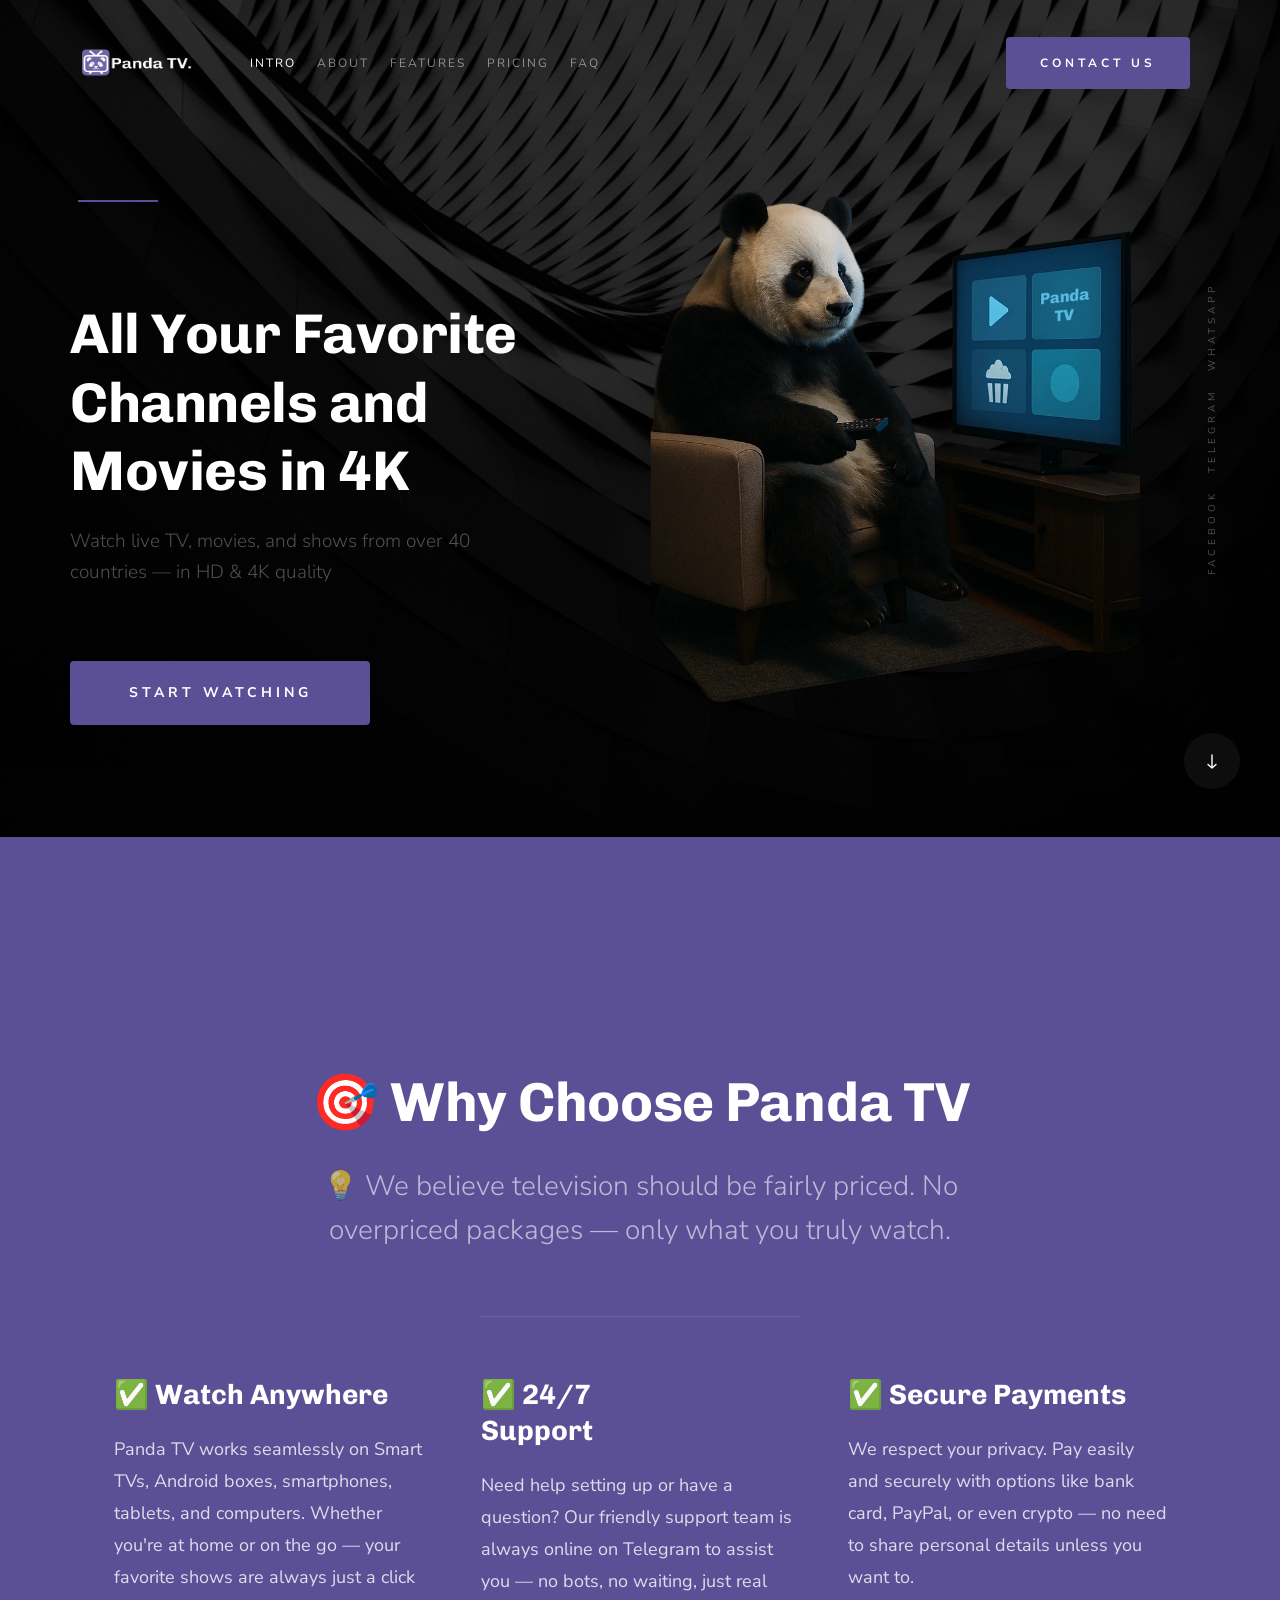
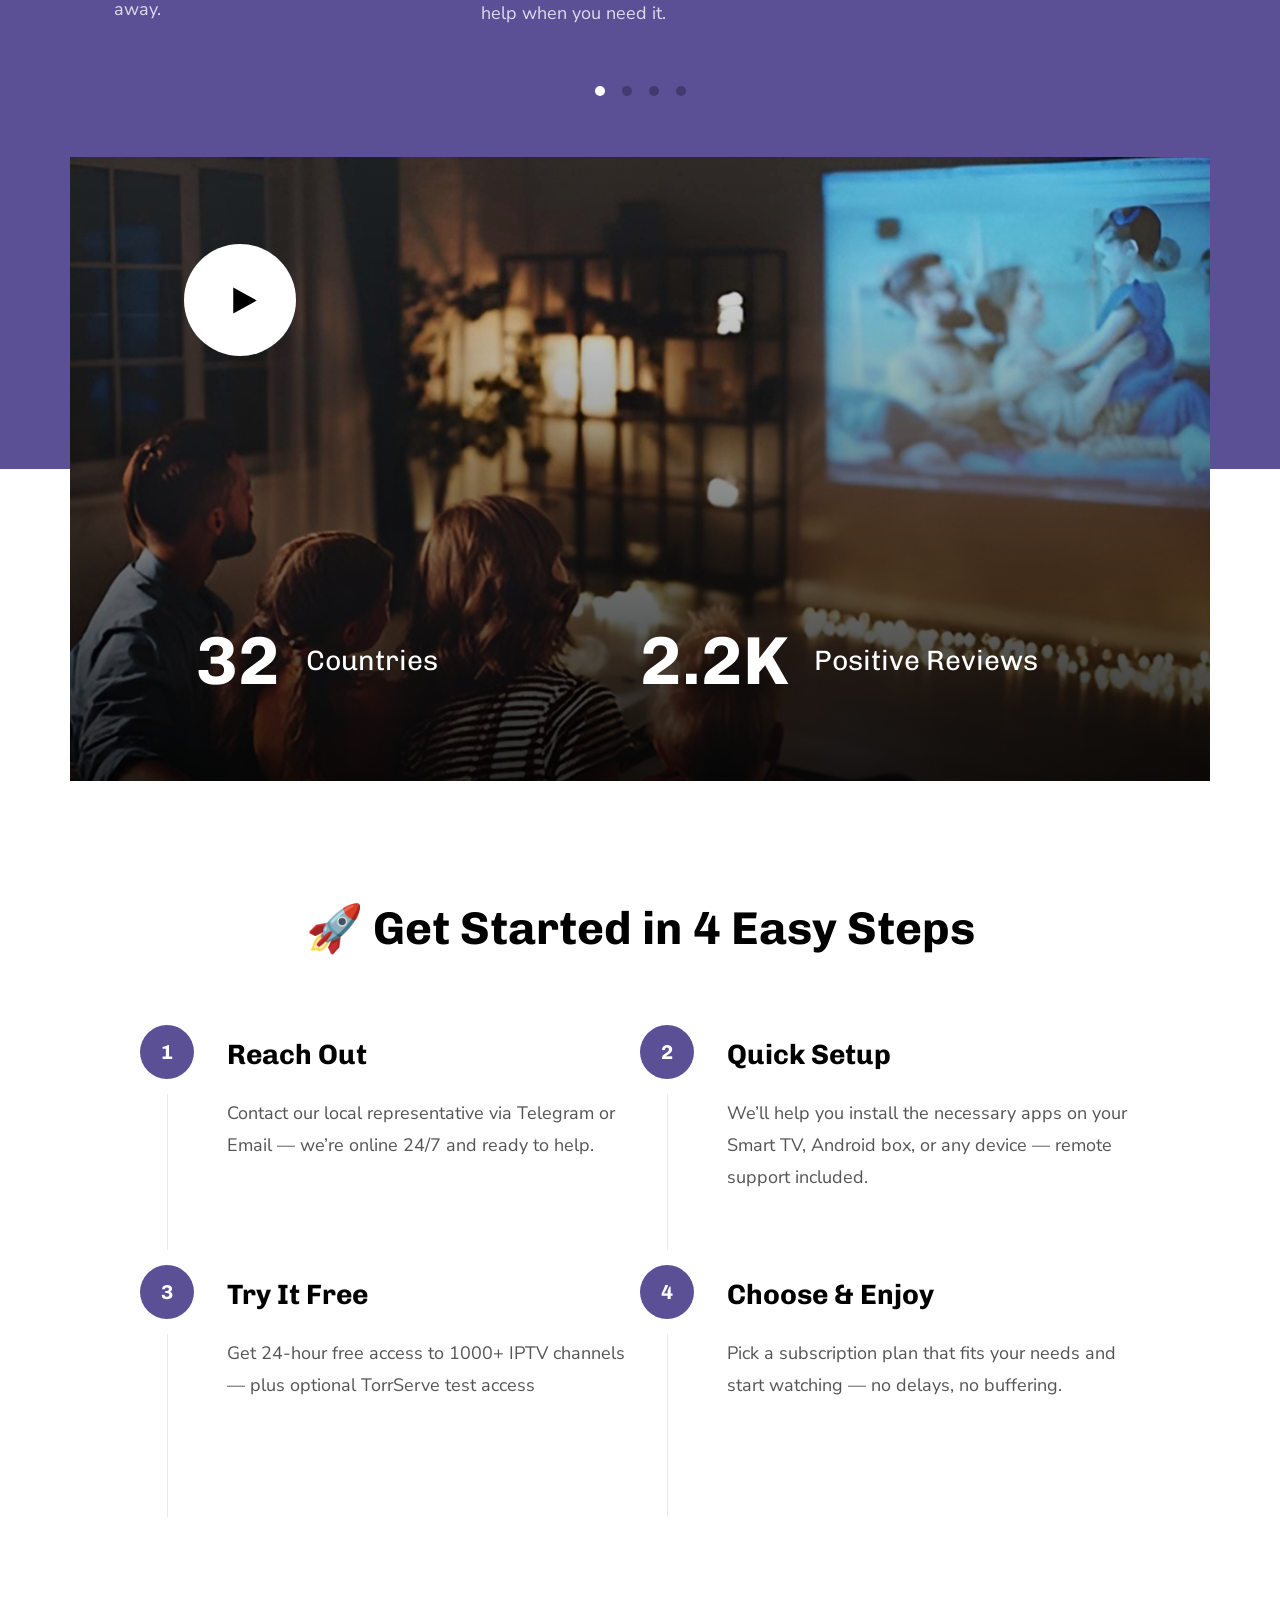
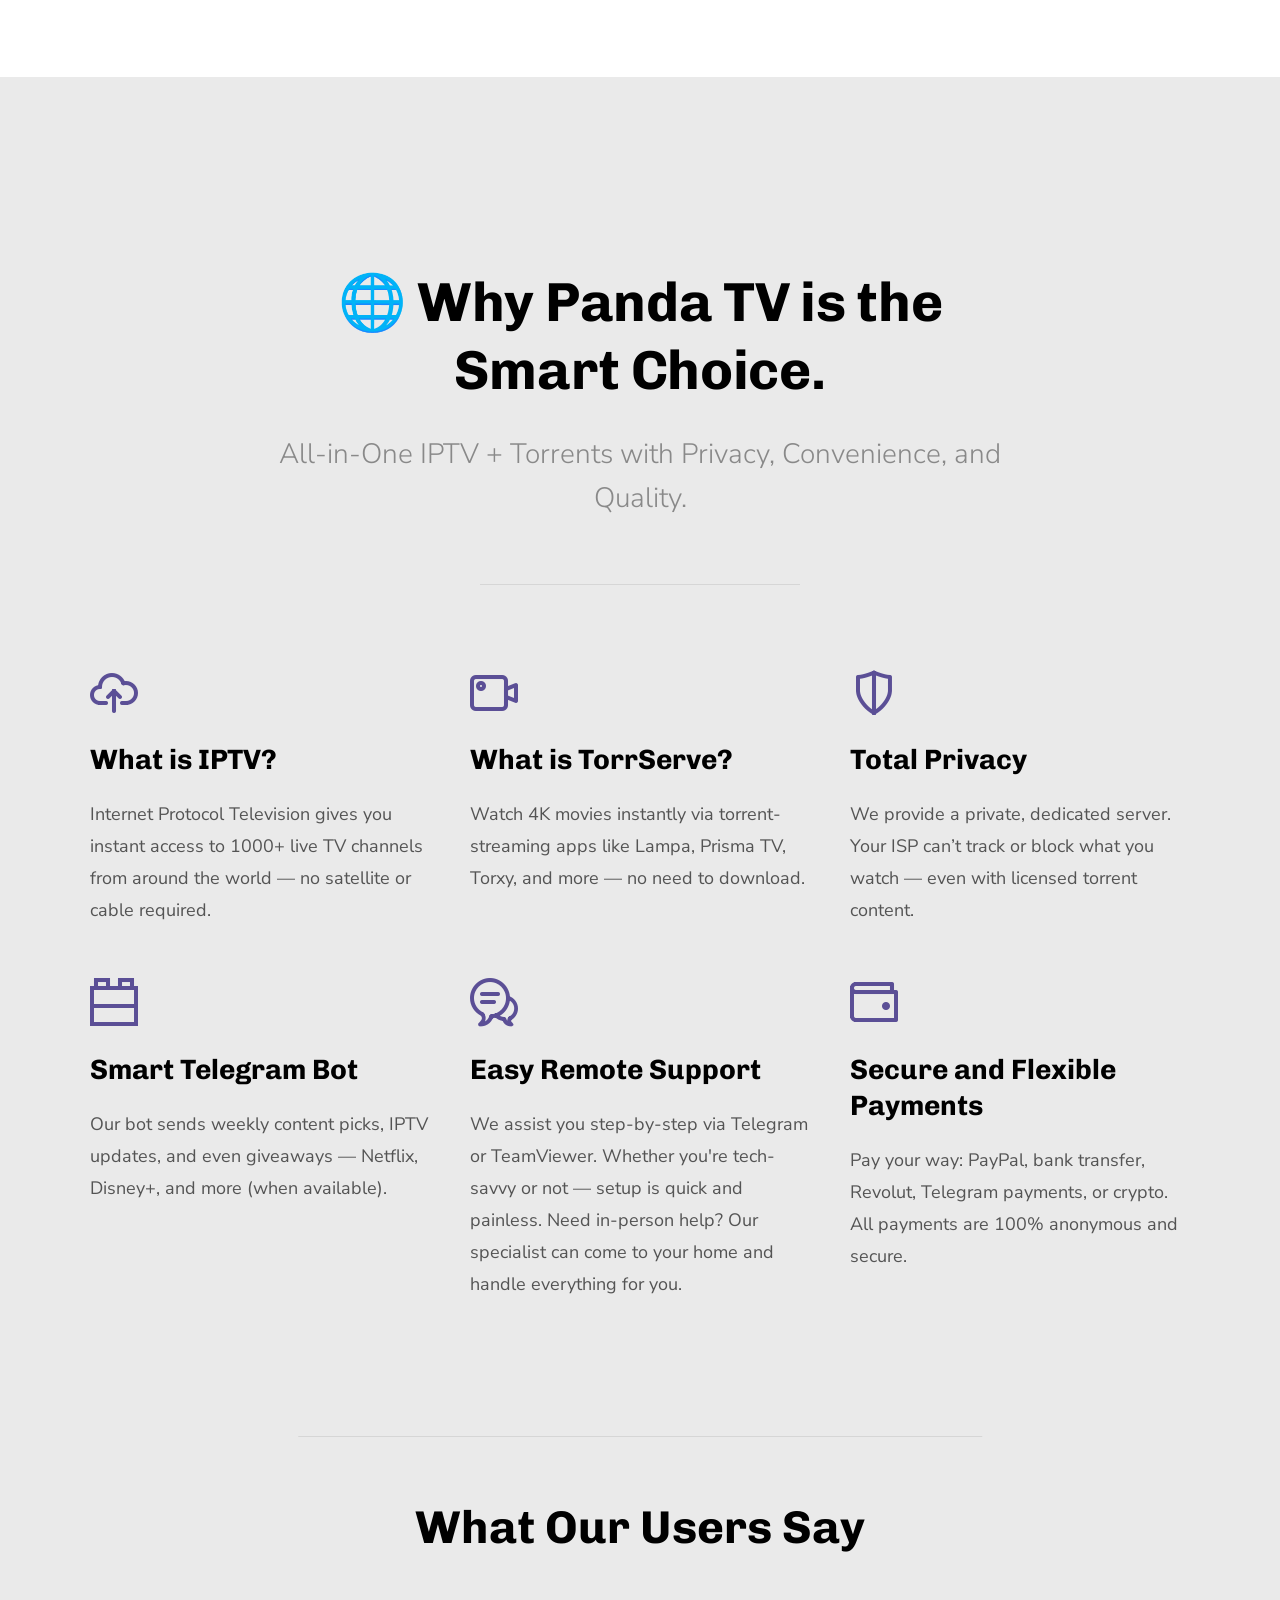
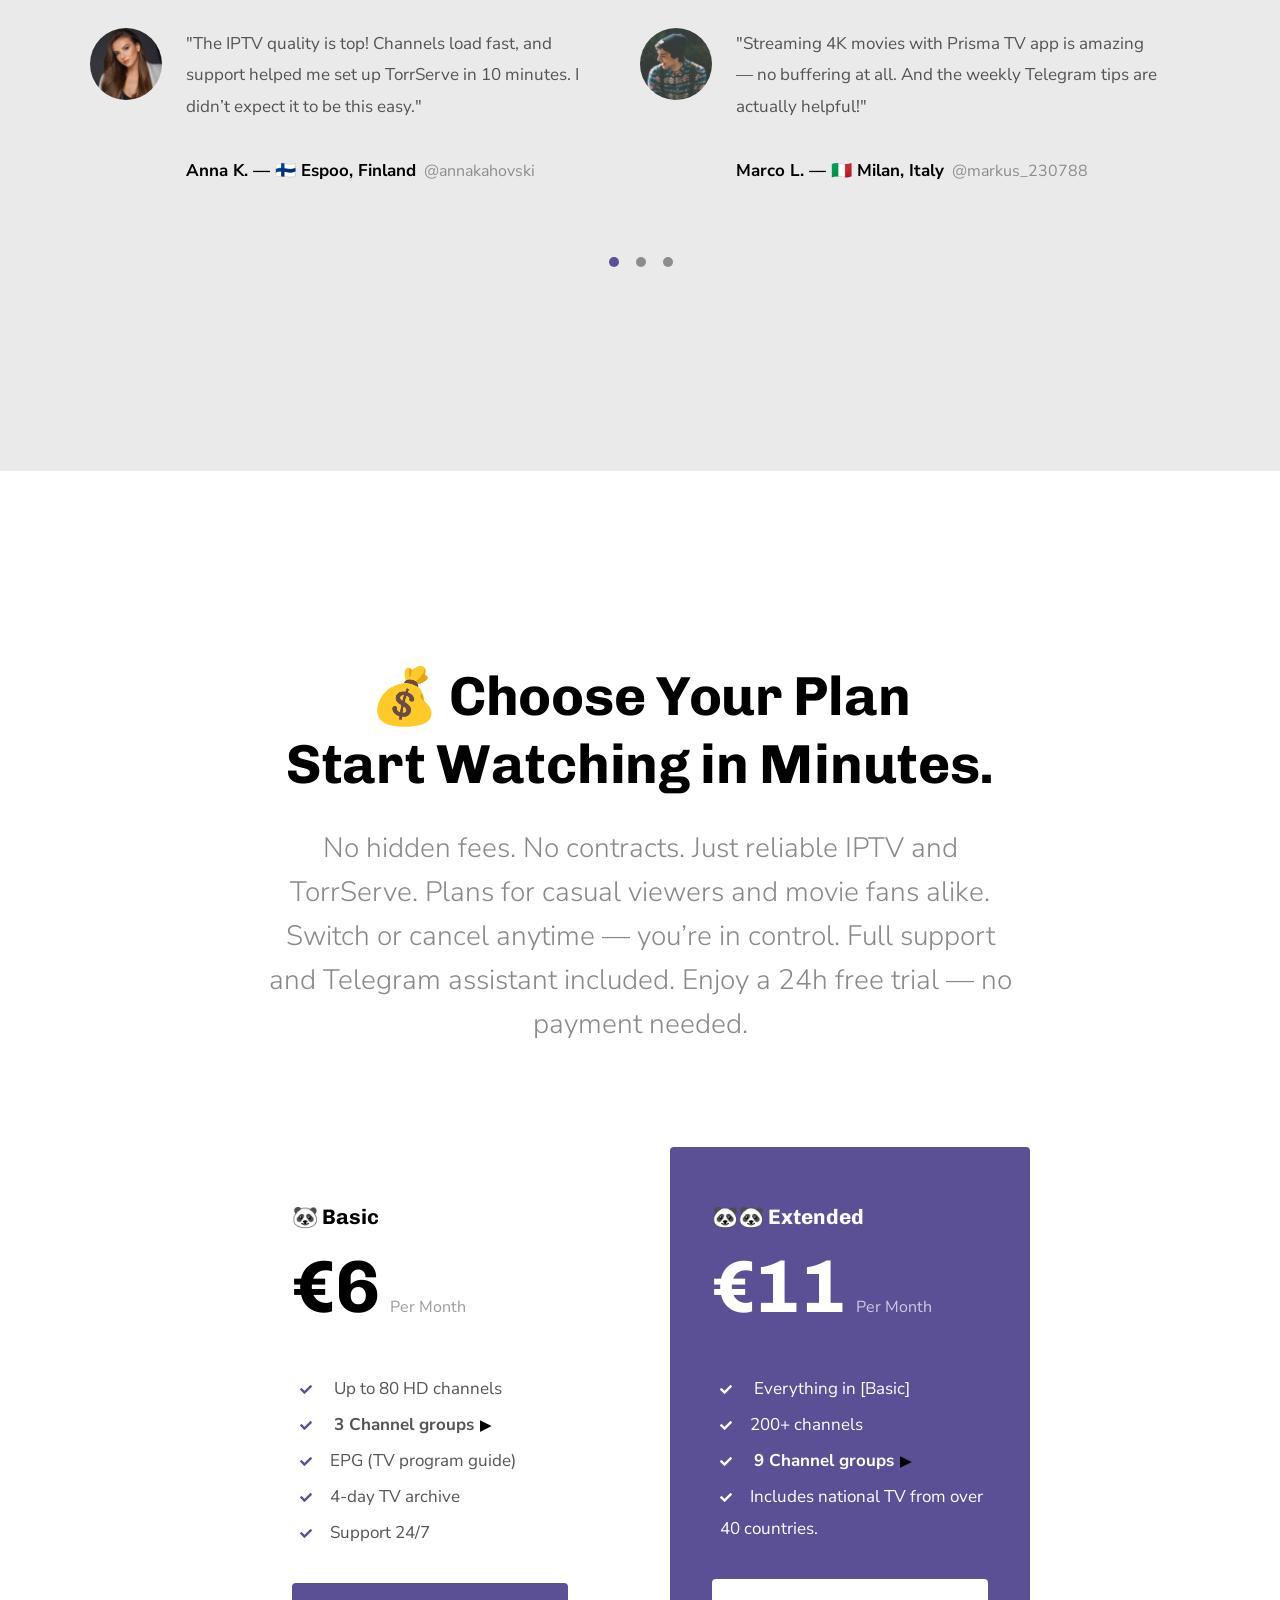
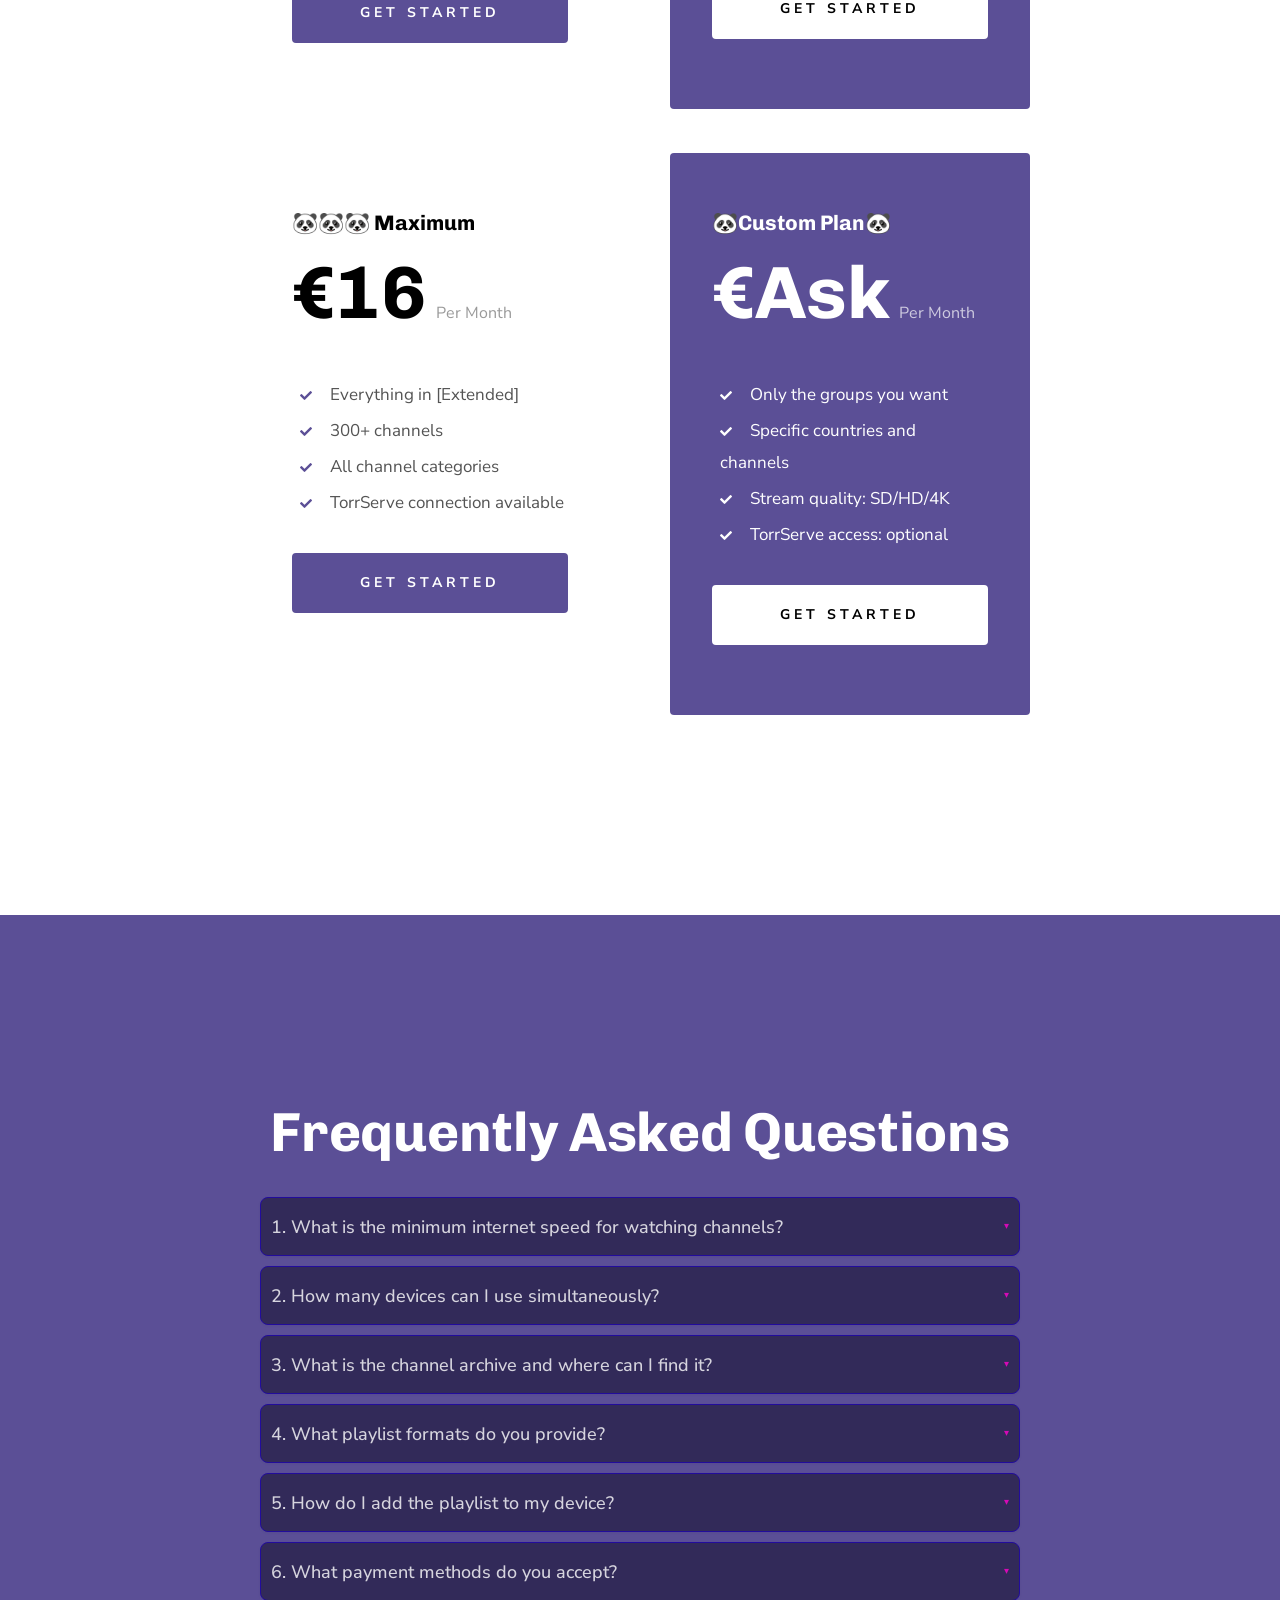
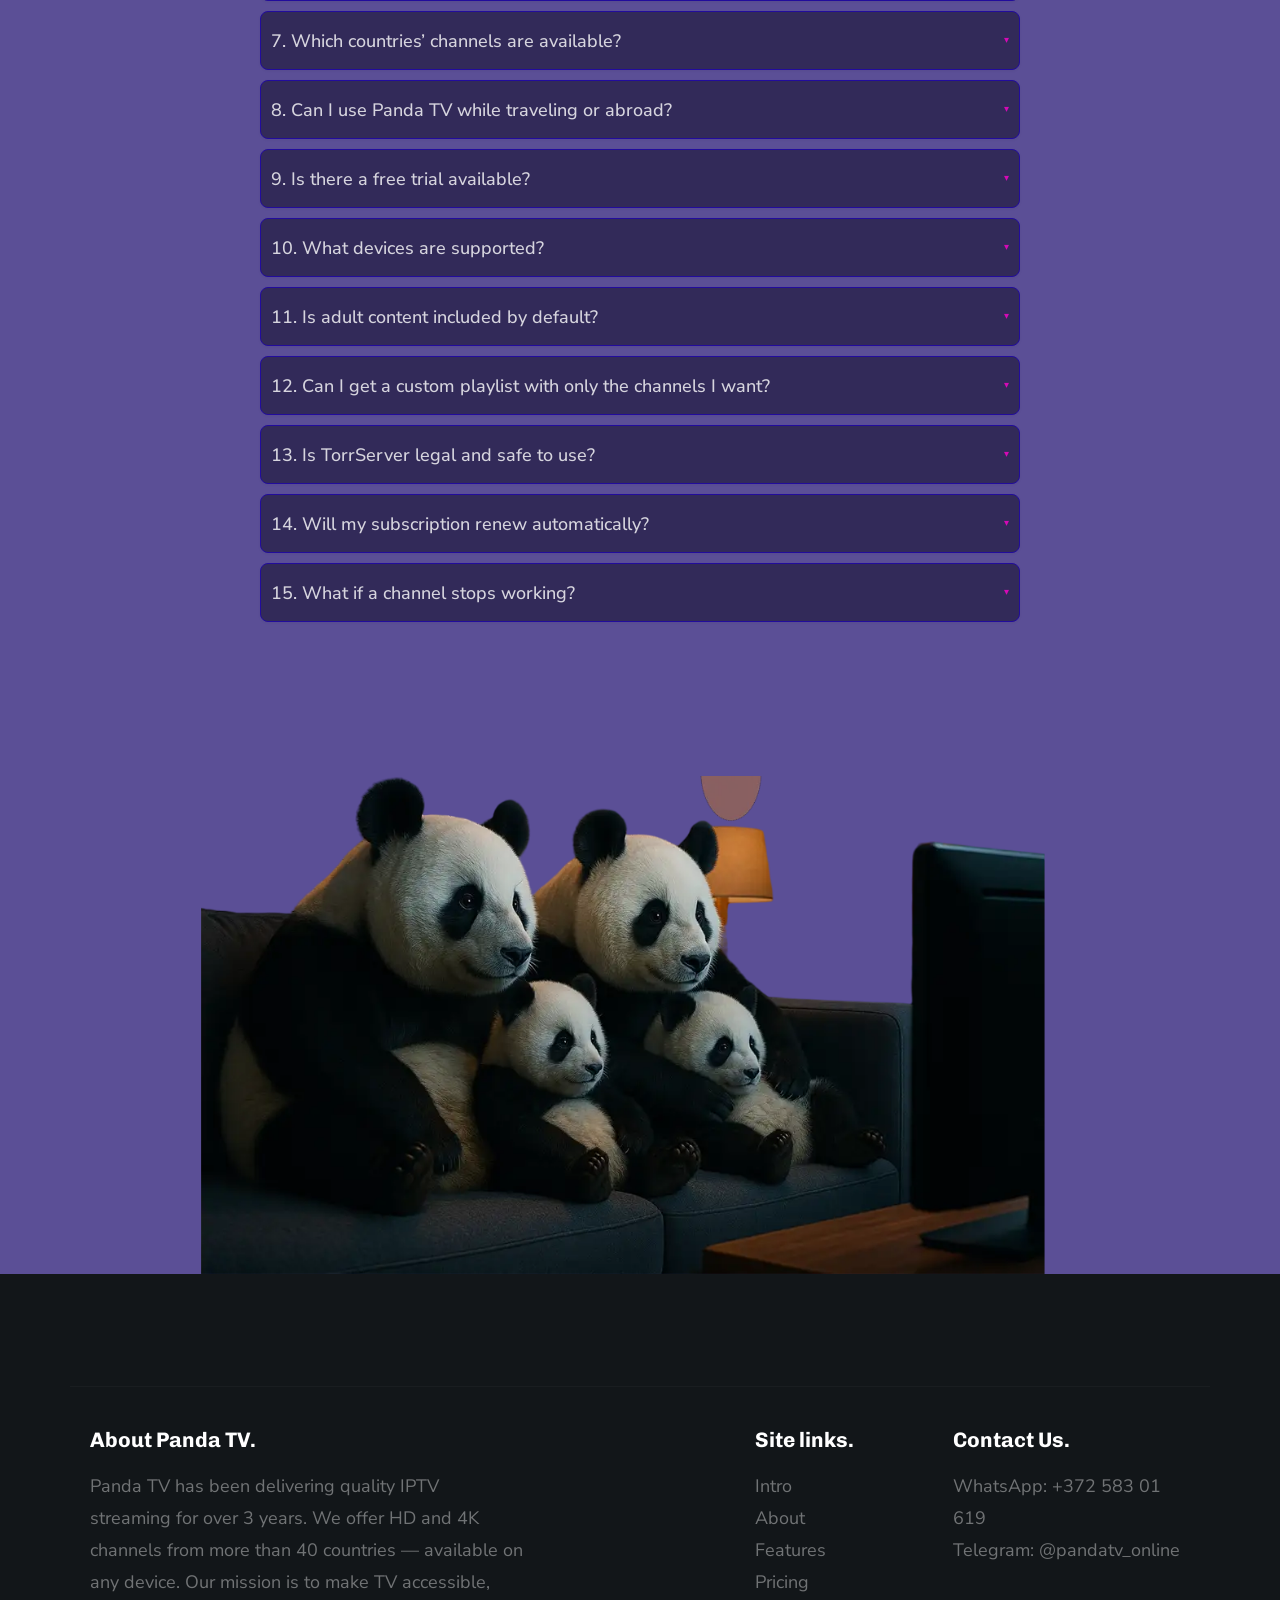
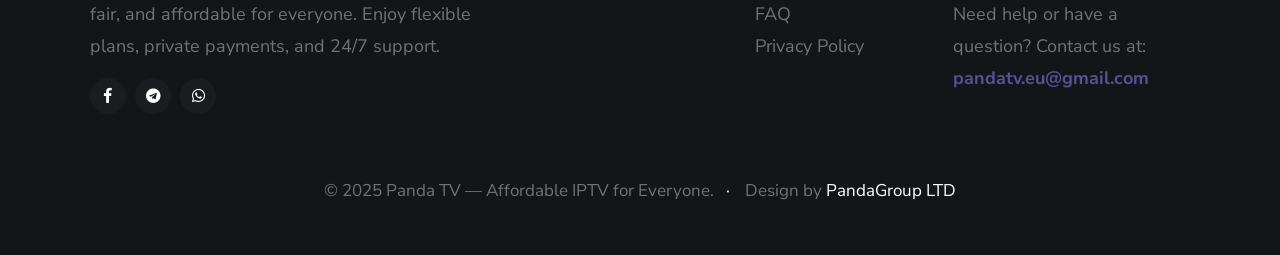
==== commit ccaff13d: "Self-host web fonts, drop unused newsletter form, fill in privacy policy Шрифты ------ css/base.css " ====
--- a/PandaTV/index.html
+++ b/PandaTV/index.html
@@ -39,12 +39,11 @@
 
     <!-- performance hints
     ================================================== -->
-    <link rel="preconnect" href="https://fonts.googleapis.com">
-    <link rel="preconnect" href="https://fonts.gstatic.com" crossorigin>
     <link rel="preload" as="image" href="images/hero-bg.jpg" fetchpriority="high">
 
     <!-- CSS
     ================================================== -->
+    <link rel="stylesheet" href="css/fonts.css">
     <link rel="stylesheet" href="css/base.css">
     <link rel="stylesheet" href="css/vendor.css">
     <link rel="stylesheet" href="css/main.css">
@@ -874,82 +873,7 @@
     ================================================== -->
     <footer class="s-footer footer">
 
-        <div class="row section-header align-center">
-            <div class="col-full">
-                <h2 class="display-1">
-                    Let's Stay In Touch.
-                </h2>
-                <p class="lead">
-                Subscribe for updates, special offers, and other amazing stuff.
-                </p>
-            </div>
-        </div> <!-- end section-header -->
-
-        <!-- <div class="row footer__top">
-
-            <div class="col-full footer__subscribe end">
-                <div class="subscribe-form">
-                    <form id="mc-form" class="group" novalidate="true">
-
-                        <input type="email" value="" name="EMAIL" class="email" id="mc-email" placeholder="Email Address" required="">
-            
-                        <input type="submit" name="subscribe" value="Sign Up">
-            
-                        <label for="mc-email" class="subscribe-message"></label>
-            
-                    </form>
-                </div>
-            </div> 
-
-            
-
-        </div>  -->
-<div class="row footer__top">
-  <div class="col-full footer__subscribe end">
-    <div class="subscribe-form">
-      <form id="mc-form" class="group" action="https://getform.io/f/aolooovb" method="POST">
-        <input type="email" name="email" class="email" id="mc-email" placeholder="Email Address" required>
-        <input type="submit" name="subscribe" value="Sign Up">
-        <label for="mc-email" class="subscribe-message"></label>
-      </form>
-    </div>
-  </div>
-</div>
-
-<script>
-  const form = document.getElementById("mc-form");
-  const messageLabel = document.querySelector(".subscribe-message");
-
-  form.addEventListener("submit", async function (e) {
-    e.preventDefault();
-    const formData = new FormData(form);
-
-    messageLabel.textContent = "Submitting...";
-
-    try {
-      const response = await fetch(form.action, {
-        method: "POST",
-        body: formData,
-        headers: {
-          Accept: "application/json"
-        }
-      });
-
-      if (response.ok) {
-        messageLabel.textContent = "✅Thanks for subscribing! Stay tuned for a gift😉🎁";
-        form.reset();
-      } else {
-        messageLabel.textContent = "Something went wrong. Please try again.";
-      }
-    } catch (error) {
-      messageLabel.textContent = "Network error. Please try later.";
-    }
-  });
-</script>
-
-
-
-        <!-- end footer__top -->
+
 
 
 
@@ -985,7 +909,7 @@
                             <li><a href="#features" class="smoothscroll">Features</a></li>
                             <li><a href="#pricing" class="smoothscroll">Pricing</a></li>
                             <li><a href="#download" class="smoothscroll">FAQ</a></li>
-                            <li><a href="#0">Privacy Policy</a></li>
+                            <li><a href="privacy.html">Privacy Policy</a></li>
                         </ul>
                     </div>
 
--- a/PandaTV/css/fonts.css
+++ b/PandaTV/css/fonts.css
@@ -0,0 +1,220 @@
+/* -------------------------------------------------------------------
+ * Локальные шрифты Nunito Sans и Chivo.
+ *
+ * Раньше грузились через @import с fonts.googleapis.com — при этом IP
+ * каждого посетителя уходил в Google (США). Теперь файлы лежат рядом:
+ * в Google не уходит ничего, и на один внешний запрос меньше.
+ *
+ * Только подмножества latin и latin-ext — сайт англоязычный.
+ * Обновить: перекачать с Google Fonts и заменить файлы в css/fonts/.
+ * ------------------------------------------------------------------- */
+
+/* latin-ext */
+@font-face {
+  font-family: 'Chivo';
+  font-style: italic;
+  font-weight: 700;
+  font-display: swap;
+  src: url(fonts/chivo-700i-latin-ext.woff2) format('woff2');
+  unicode-range: U+0100-02BA, U+02BD-02C5, U+02C7-02CC, U+02CE-02D7, U+02DD-02FF, U+0304, U+0308, U+0329, U+1D00-1DBF, U+1E00-1E9F, U+1EF2-1EFF, U+2020, U+20A0-20AB, U+20AD-20C0, U+2113, U+2C60-2C7F, U+A720-A7FF;
+}
+
+/* latin */
+@font-face {
+  font-family: 'Chivo';
+  font-style: italic;
+  font-weight: 700;
+  font-display: swap;
+  src: url(fonts/chivo-700i-latin.woff2) format('woff2');
+  unicode-range: U+0000-00FF, U+0131, U+0152-0153, U+02BB-02BC, U+02C6, U+02DA, U+02DC, U+0304, U+0308, U+0329, U+2000-206F, U+20AC, U+2122, U+2191, U+2193, U+2212, U+2215, U+FEFF, U+FFFD;
+}
+
+/* latin-ext */
+@font-face {
+  font-family: 'Chivo';
+  font-style: normal;
+  font-weight: 300;
+  font-display: swap;
+  src: url(fonts/chivo-300-latin-ext.woff2) format('woff2');
+  unicode-range: U+0100-02BA, U+02BD-02C5, U+02C7-02CC, U+02CE-02D7, U+02DD-02FF, U+0304, U+0308, U+0329, U+1D00-1DBF, U+1E00-1E9F, U+1EF2-1EFF, U+2020, U+20A0-20AB, U+20AD-20C0, U+2113, U+2C60-2C7F, U+A720-A7FF;
+}
+
+/* latin */
+@font-face {
+  font-family: 'Chivo';
+  font-style: normal;
+  font-weight: 300;
+  font-display: swap;
+  src: url(fonts/chivo-300-latin.woff2) format('woff2');
+  unicode-range: U+0000-00FF, U+0131, U+0152-0153, U+02BB-02BC, U+02C6, U+02DA, U+02DC, U+0304, U+0308, U+0329, U+2000-206F, U+20AC, U+2122, U+2191, U+2193, U+2212, U+2215, U+FEFF, U+FFFD;
+}
+
+/* latin-ext */
+@font-face {
+  font-family: 'Chivo';
+  font-style: normal;
+  font-weight: 400;
+  font-display: swap;
+  src: url(fonts/chivo-400-latin-ext.woff2) format('woff2');
+  unicode-range: U+0100-02BA, U+02BD-02C5, U+02C7-02CC, U+02CE-02D7, U+02DD-02FF, U+0304, U+0308, U+0329, U+1D00-1DBF, U+1E00-1E9F, U+1EF2-1EFF, U+2020, U+20A0-20AB, U+20AD-20C0, U+2113, U+2C60-2C7F, U+A720-A7FF;
+}
+
+/* latin */
+@font-face {
+  font-family: 'Chivo';
+  font-style: normal;
+  font-weight: 400;
+  font-display: swap;
+  src: url(fonts/chivo-400-latin.woff2) format('woff2');
+  unicode-range: U+0000-00FF, U+0131, U+0152-0153, U+02BB-02BC, U+02C6, U+02DA, U+02DC, U+0304, U+0308, U+0329, U+2000-206F, U+20AC, U+2122, U+2191, U+2193, U+2212, U+2215, U+FEFF, U+FFFD;
+}
+
+/* latin-ext */
+@font-face {
+  font-family: 'Chivo';
+  font-style: normal;
+  font-weight: 700;
+  font-display: swap;
+  src: url(fonts/chivo-700-latin-ext.woff2) format('woff2');
+  unicode-range: U+0100-02BA, U+02BD-02C5, U+02C7-02CC, U+02CE-02D7, U+02DD-02FF, U+0304, U+0308, U+0329, U+1D00-1DBF, U+1E00-1E9F, U+1EF2-1EFF, U+2020, U+20A0-20AB, U+20AD-20C0, U+2113, U+2C60-2C7F, U+A720-A7FF;
+}
+
+/* latin */
+@font-face {
+  font-family: 'Chivo';
+  font-style: normal;
+  font-weight: 700;
+  font-display: swap;
+  src: url(fonts/chivo-700-latin.woff2) format('woff2');
+  unicode-range: U+0000-00FF, U+0131, U+0152-0153, U+02BB-02BC, U+02C6, U+02DA, U+02DC, U+0304, U+0308, U+0329, U+2000-206F, U+20AC, U+2122, U+2191, U+2193, U+2212, U+2215, U+FEFF, U+FFFD;
+}
+
+/* latin-ext */
+@font-face {
+  font-family: 'Chivo';
+  font-style: normal;
+  font-weight: 900;
+  font-display: swap;
+  src: url(fonts/chivo-900-latin-ext.woff2) format('woff2');
+  unicode-range: U+0100-02BA, U+02BD-02C5, U+02C7-02CC, U+02CE-02D7, U+02DD-02FF, U+0304, U+0308, U+0329, U+1D00-1DBF, U+1E00-1E9F, U+1EF2-1EFF, U+2020, U+20A0-20AB, U+20AD-20C0, U+2113, U+2C60-2C7F, U+A720-A7FF;
+}
+
+/* latin */
+@font-face {
+  font-family: 'Chivo';
+  font-style: normal;
+  font-weight: 900;
+  font-display: swap;
+  src: url(fonts/chivo-900-latin.woff2) format('woff2');
+  unicode-range: U+0000-00FF, U+0131, U+0152-0153, U+02BB-02BC, U+02C6, U+02DA, U+02DC, U+0304, U+0308, U+0329, U+2000-206F, U+20AC, U+2122, U+2191, U+2193, U+2212, U+2215, U+FEFF, U+FFFD;
+}
+
+/* latin-ext */
+@font-face {
+  font-family: 'Nunito Sans';
+  font-style: normal;
+  font-weight: 300;
+  font-stretch: 100%;
+  font-display: swap;
+  src: url(fonts/nunitosans-300-latin-ext.woff2) format('woff2');
+  unicode-range: U+0100-02BA, U+02BD-02C5, U+02C7-02CC, U+02CE-02D7, U+02DD-02FF, U+0304, U+0308, U+0329, U+1D00-1DBF, U+1E00-1E9F, U+1EF2-1EFF, U+2020, U+20A0-20AB, U+20AD-20C0, U+2113, U+2C60-2C7F, U+A720-A7FF;
+}
+
+/* latin */
+@font-face {
+  font-family: 'Nunito Sans';
+  font-style: normal;
+  font-weight: 300;
+  font-stretch: 100%;
+  font-display: swap;
+  src: url(fonts/nunitosans-300-latin.woff2) format('woff2');
+  unicode-range: U+0000-00FF, U+0131, U+0152-0153, U+02BB-02BC, U+02C6, U+02DA, U+02DC, U+0304, U+0308, U+0329, U+2000-206F, U+20AC, U+2122, U+2191, U+2193, U+2212, U+2215, U+FEFF, U+FFFD;
+}
+
+/* latin-ext */
+@font-face {
+  font-family: 'Nunito Sans';
+  font-style: normal;
+  font-weight: 400;
+  font-stretch: 100%;
+  font-display: swap;
+  src: url(fonts/nunitosans-400-latin-ext.woff2) format('woff2');
+  unicode-range: U+0100-02BA, U+02BD-02C5, U+02C7-02CC, U+02CE-02D7, U+02DD-02FF, U+0304, U+0308, U+0329, U+1D00-1DBF, U+1E00-1E9F, U+1EF2-1EFF, U+2020, U+20A0-20AB, U+20AD-20C0, U+2113, U+2C60-2C7F, U+A720-A7FF;
+}
+
+/* latin */
+@font-face {
+  font-family: 'Nunito Sans';
+  font-style: normal;
+  font-weight: 400;
+  font-stretch: 100%;
+  font-display: swap;
+  src: url(fonts/nunitosans-400-latin.woff2) format('woff2');
+  unicode-range: U+0000-00FF, U+0131, U+0152-0153, U+02BB-02BC, U+02C6, U+02DA, U+02DC, U+0304, U+0308, U+0329, U+2000-206F, U+20AC, U+2122, U+2191, U+2193, U+2212, U+2215, U+FEFF, U+FFFD;
+}
+
+/* latin-ext */
+@font-face {
+  font-family: 'Nunito Sans';
+  font-style: normal;
+  font-weight: 500;
+  font-stretch: 100%;
+  font-display: swap;
+  src: url(fonts/nunitosans-500-latin-ext.woff2) format('woff2');
+  unicode-range: U+0100-02BA, U+02BD-02C5, U+02C7-02CC, U+02CE-02D7, U+02DD-02FF, U+0304, U+0308, U+0329, U+1D00-1DBF, U+1E00-1E9F, U+1EF2-1EFF, U+2020, U+20A0-20AB, U+20AD-20C0, U+2113, U+2C60-2C7F, U+A720-A7FF;
+}
+
+/* latin */
+@font-face {
+  font-family: 'Nunito Sans';
+  font-style: normal;
+  font-weight: 500;
+  font-stretch: 100%;
+  font-display: swap;
+  src: url(fonts/nunitosans-500-latin.woff2) format('woff2');
+  unicode-range: U+0000-00FF, U+0131, U+0152-0153, U+02BB-02BC, U+02C6, U+02DA, U+02DC, U+0304, U+0308, U+0329, U+2000-206F, U+20AC, U+2122, U+2191, U+2193, U+2212, U+2215, U+FEFF, U+FFFD;
+}
+
+/* latin-ext */
+@font-face {
+  font-family: 'Nunito Sans';
+  font-style: normal;
+  font-weight: 600;
+  font-stretch: 100%;
+  font-display: swap;
+  src: url(fonts/nunitosans-600-latin-ext.woff2) format('woff2');
+  unicode-range: U+0100-02BA, U+02BD-02C5, U+02C7-02CC, U+02CE-02D7, U+02DD-02FF, U+0304, U+0308, U+0329, U+1D00-1DBF, U+1E00-1E9F, U+1EF2-1EFF, U+2020, U+20A0-20AB, U+20AD-20C0, U+2113, U+2C60-2C7F, U+A720-A7FF;
+}
+
+/* latin */
+@font-face {
+  font-family: 'Nunito Sans';
+  font-style: normal;
+  font-weight: 600;
+  font-stretch: 100%;
+  font-display: swap;
+  src: url(fonts/nunitosans-600-latin.woff2) format('woff2');
+  unicode-range: U+0000-00FF, U+0131, U+0152-0153, U+02BB-02BC, U+02C6, U+02DA, U+02DC, U+0304, U+0308, U+0329, U+2000-206F, U+20AC, U+2122, U+2191, U+2193, U+2212, U+2215, U+FEFF, U+FFFD;
+}
+
+/* latin-ext */
+@font-face {
+  font-family: 'Nunito Sans';
+  font-style: normal;
+  font-weight: 700;
+  font-stretch: 100%;
+  font-display: swap;
+  src: url(fonts/nunitosans-700-latin-ext.woff2) format('woff2');
+  unicode-range: U+0100-02BA, U+02BD-02C5, U+02C7-02CC, U+02CE-02D7, U+02DD-02FF, U+0304, U+0308, U+0329, U+1D00-1DBF, U+1E00-1E9F, U+1EF2-1EFF, U+2020, U+20A0-20AB, U+20AD-20C0, U+2113, U+2C60-2C7F, U+A720-A7FF;
+}
+
+/* latin */
+@font-face {
+  font-family: 'Nunito Sans';
+  font-style: normal;
+  font-weight: 700;
+  font-stretch: 100%;
+  font-display: swap;
+  src: url(fonts/nunitosans-700-latin.woff2) format('woff2');
+  unicode-range: U+0000-00FF, U+0131, U+0152-0153, U+02BB-02BC, U+02C6, U+02DA, U+02DC, U+0304, U+0308, U+0329, U+2000-206F, U+20AC, U+2122, U+2191, U+2193, U+2212, U+2215, U+FEFF, U+FFFD;
+}
--- a/PandaTV/css/base.css
+++ b/PandaTV/css/base.css
@@ -31,7 +31,7 @@
  * # imports 
  *
  * ------------------------------------------------------------------- */
-@import url("https://fonts.googleapis.com/css?family=Nunito+Sans:300,400,500,600,700|Chivo:300,400,700,700i,900");
+/* Шрифты подключены локально через <link href="css/fonts.css"> в HTML. */
 @import url("font-awesome/css/fontawesome-all.css");
 @import url("micons/micons.css");
 
--- a/PandaTV/css/main.css
+++ b/PandaTV/css/main.css
@@ -3803,7 +3803,8 @@
  *
  * ------------------------------------------------------------------- */
 .s-footer {
-  padding-top: 18.4rem;
+  /* Было 18.4rem под блок подписки — форму убрали, отступ сократили. */
+  padding-top: 9.6rem;
   padding-bottom: 4.8rem;
   color: rgba(255, 255, 255, 0.4);
   position: relative;
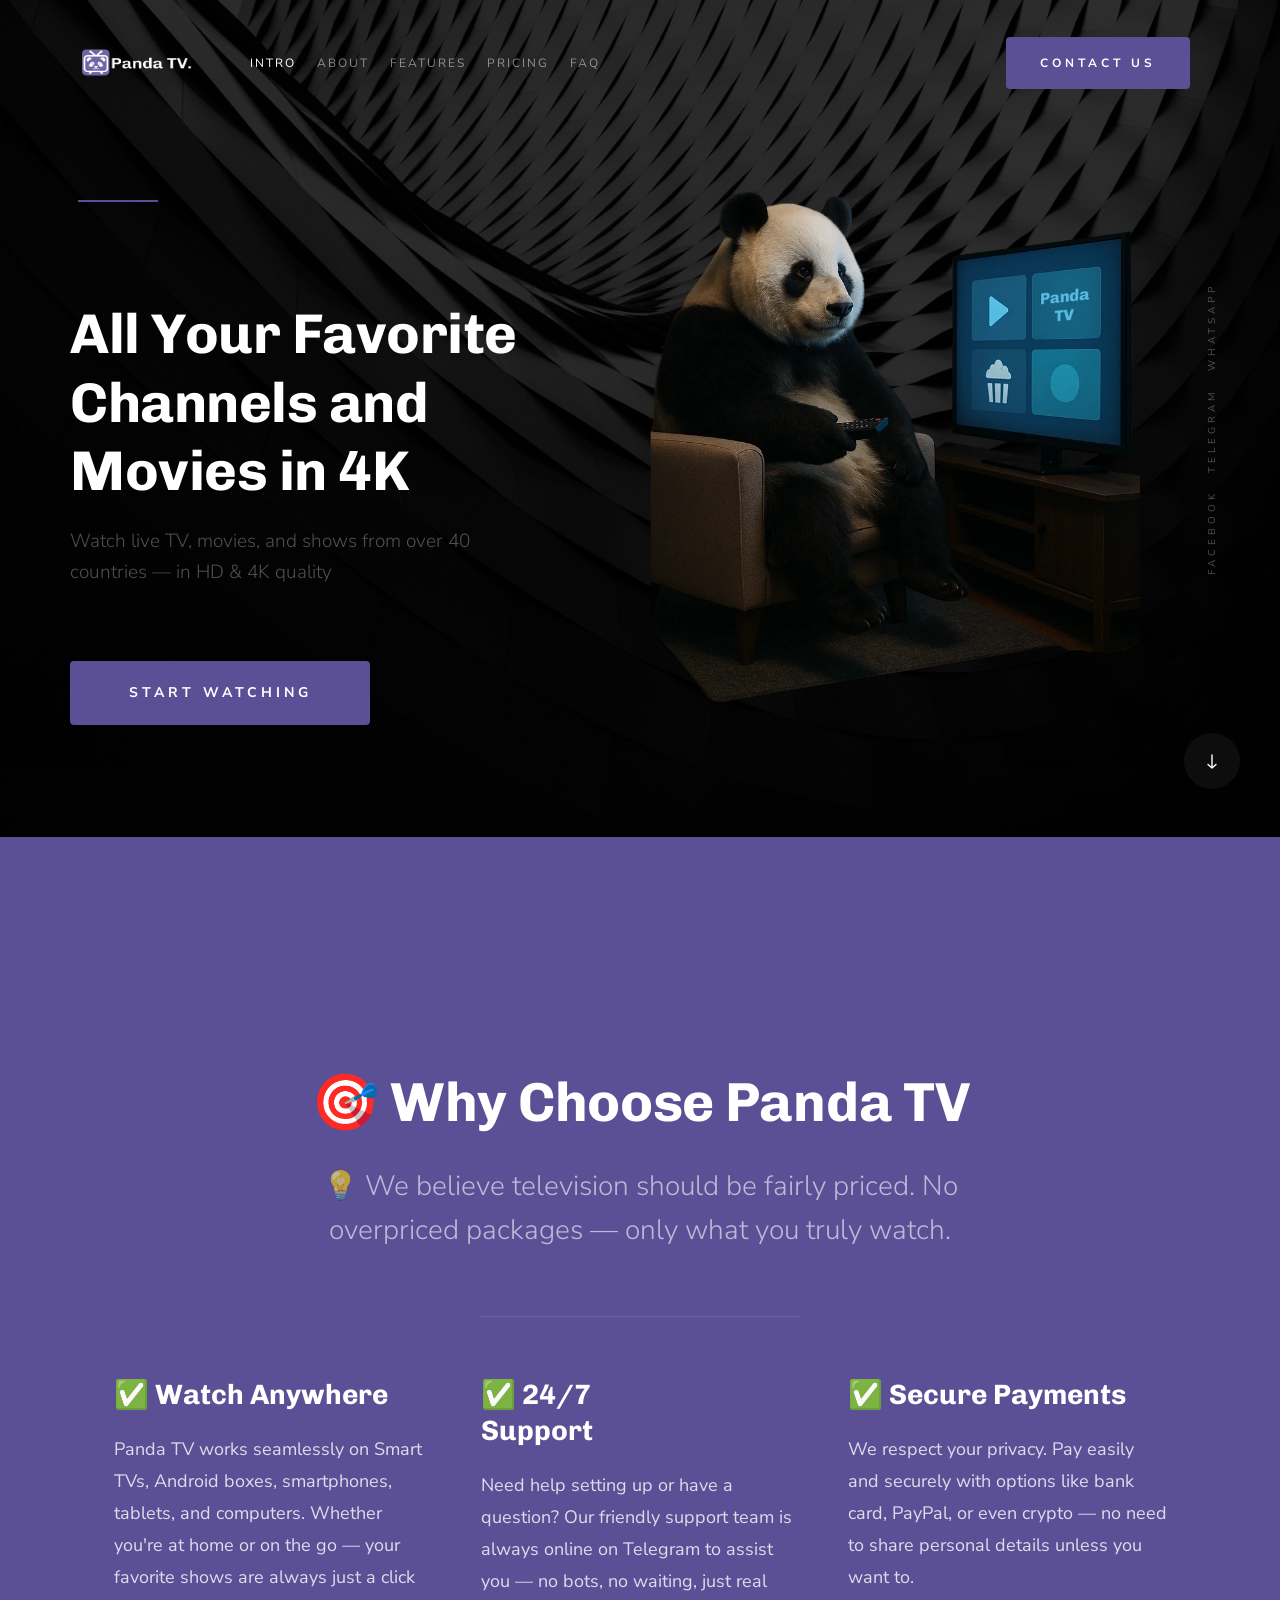
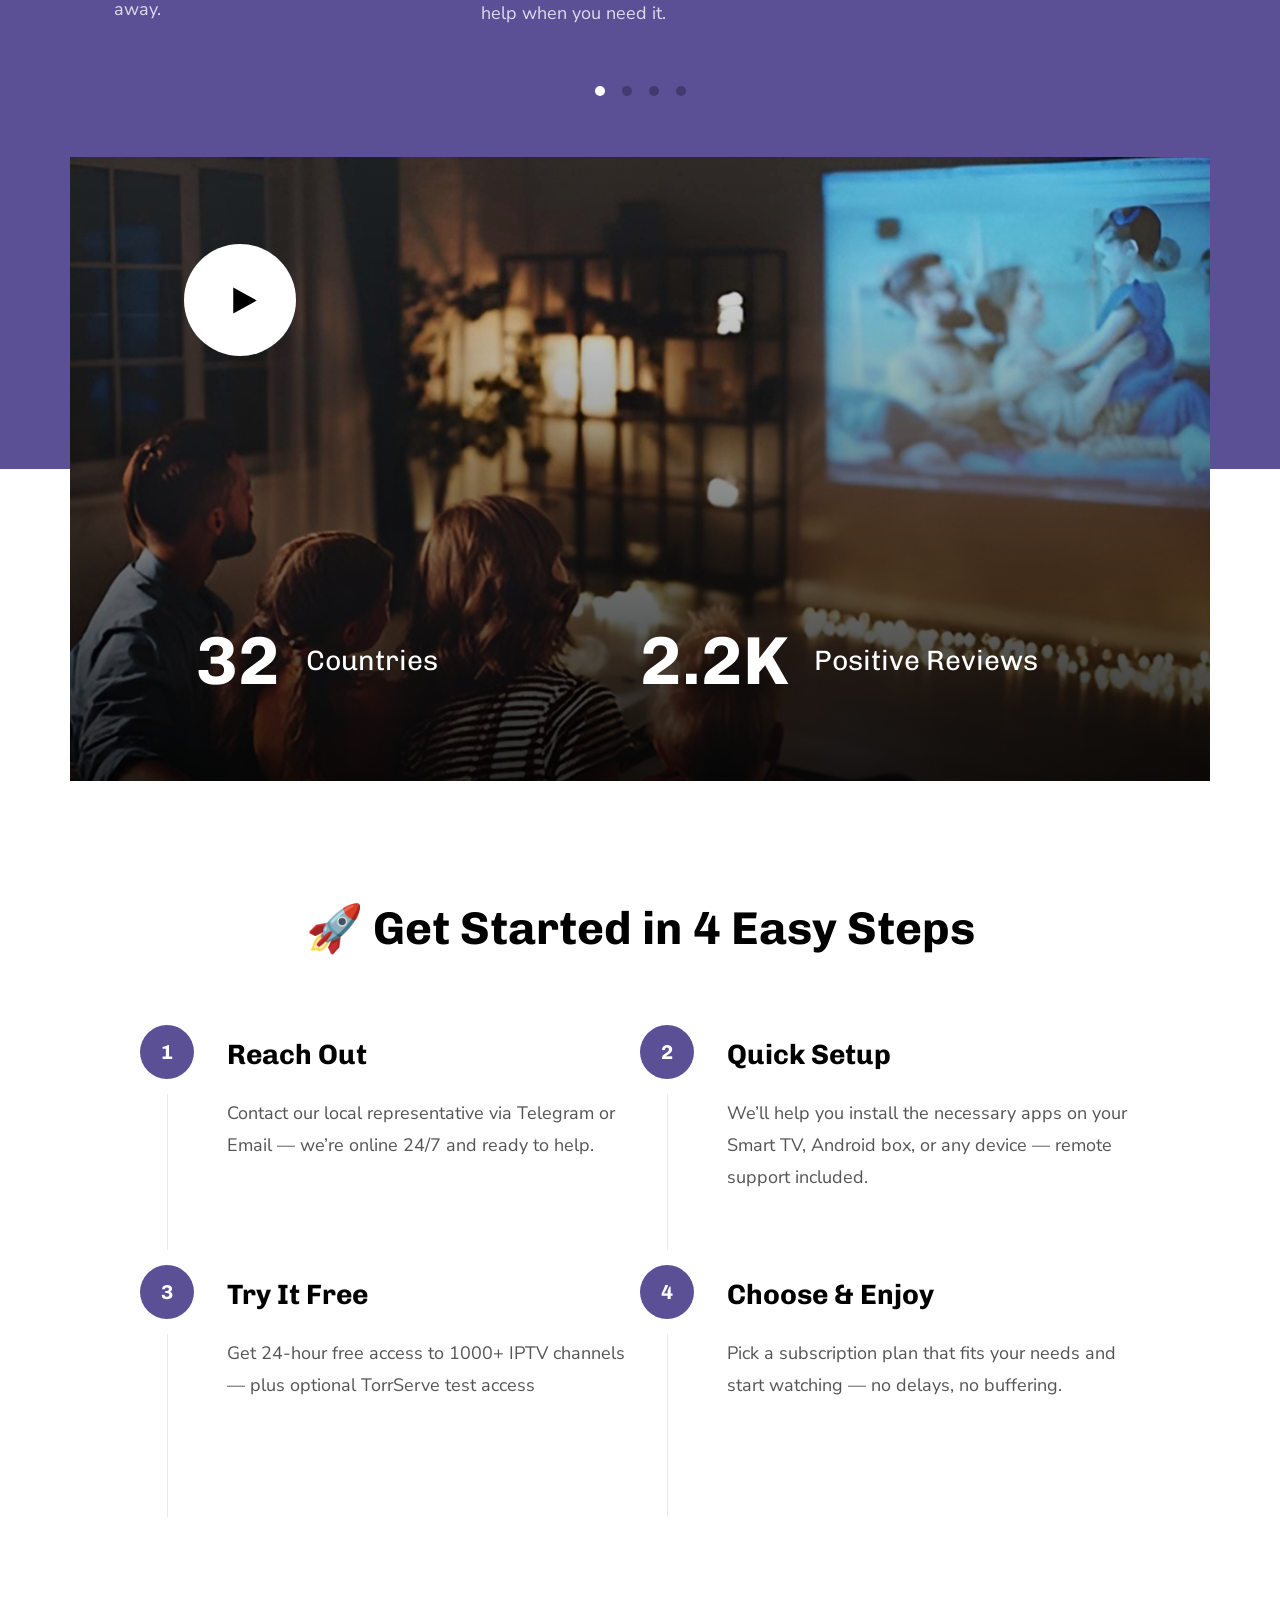
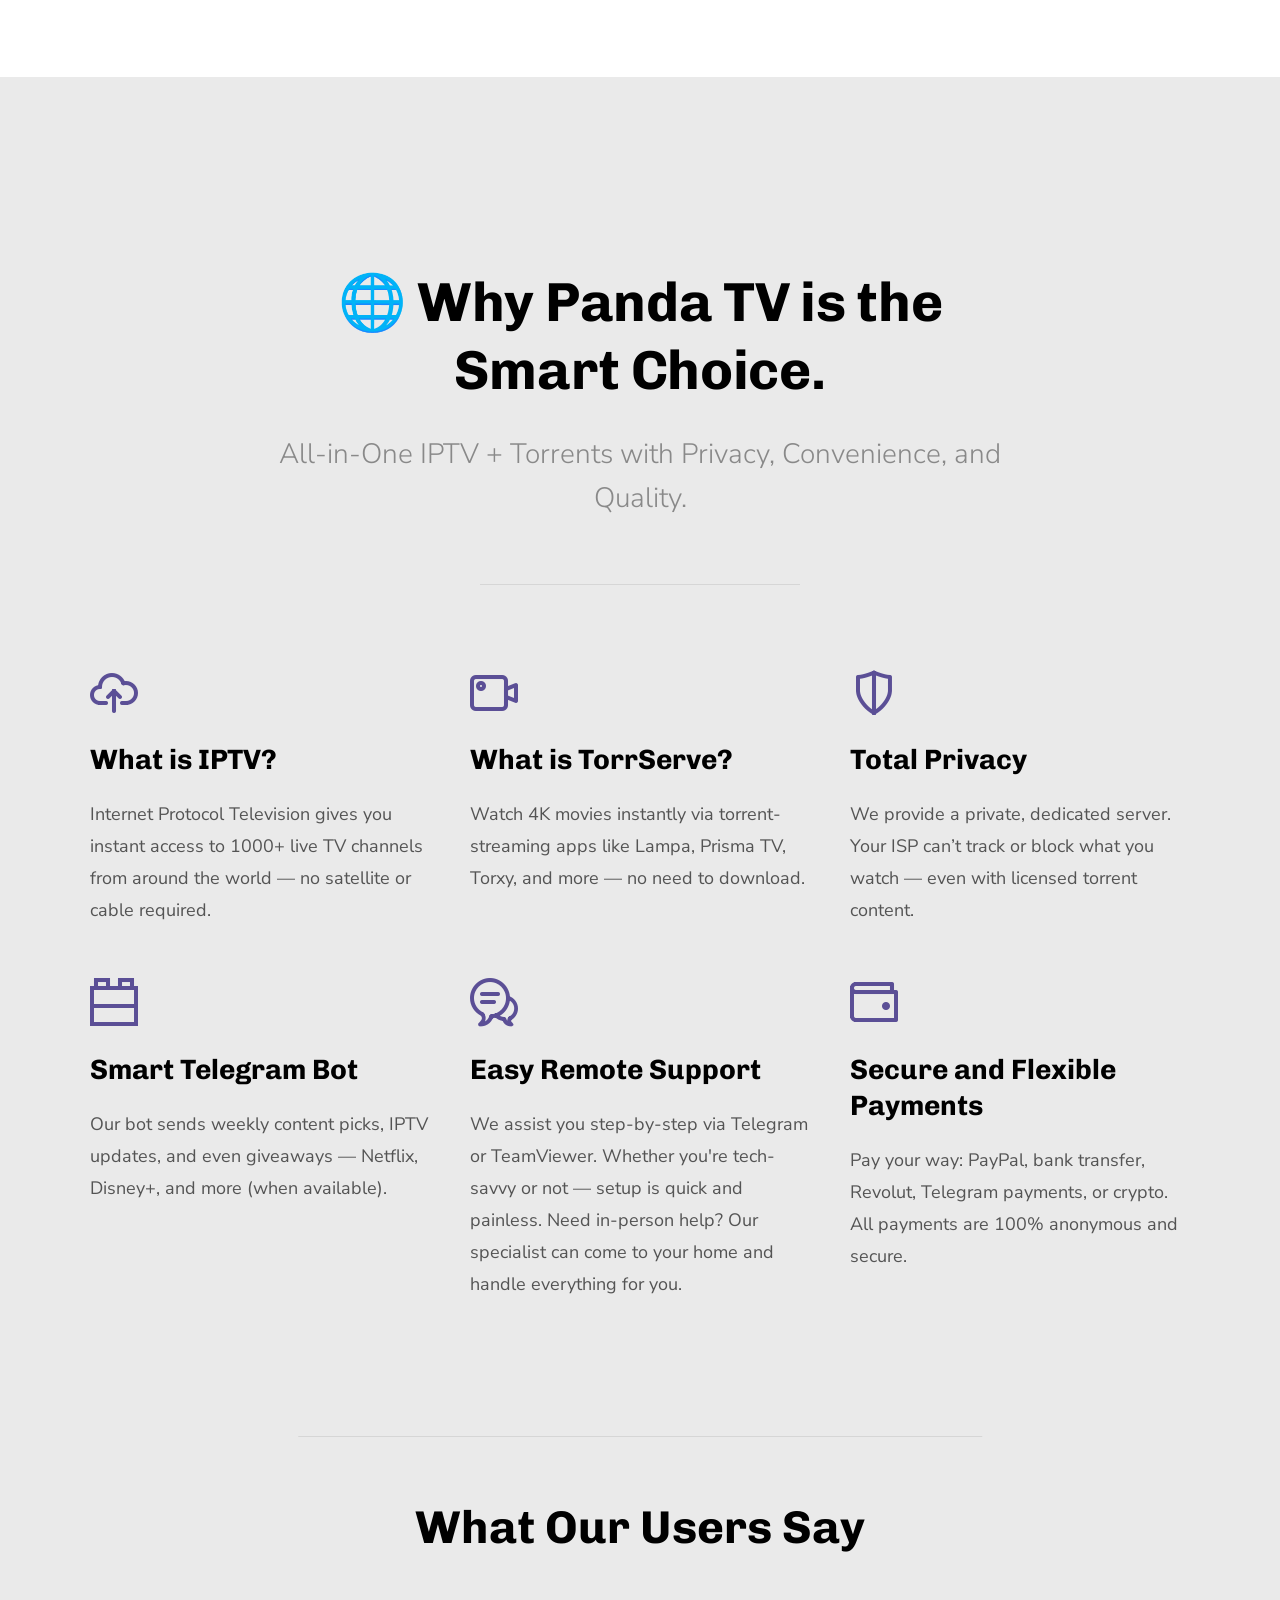
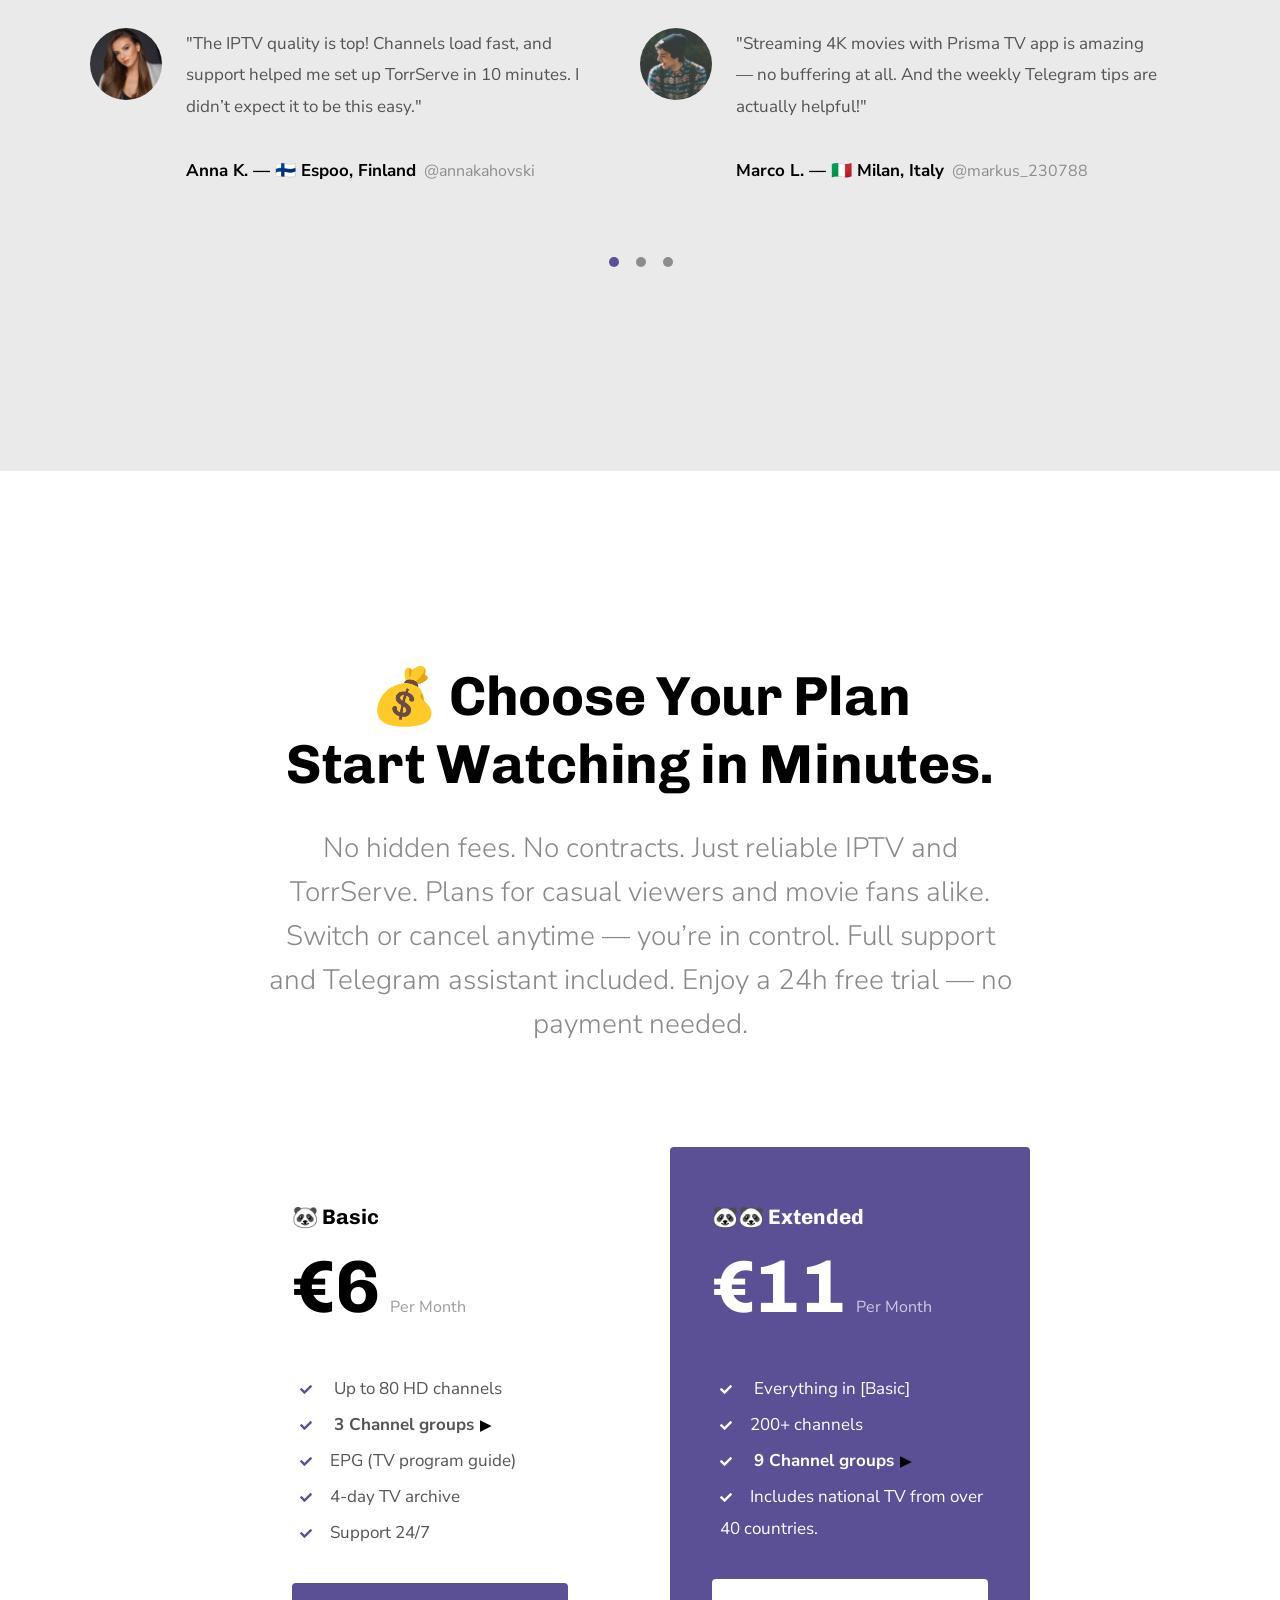
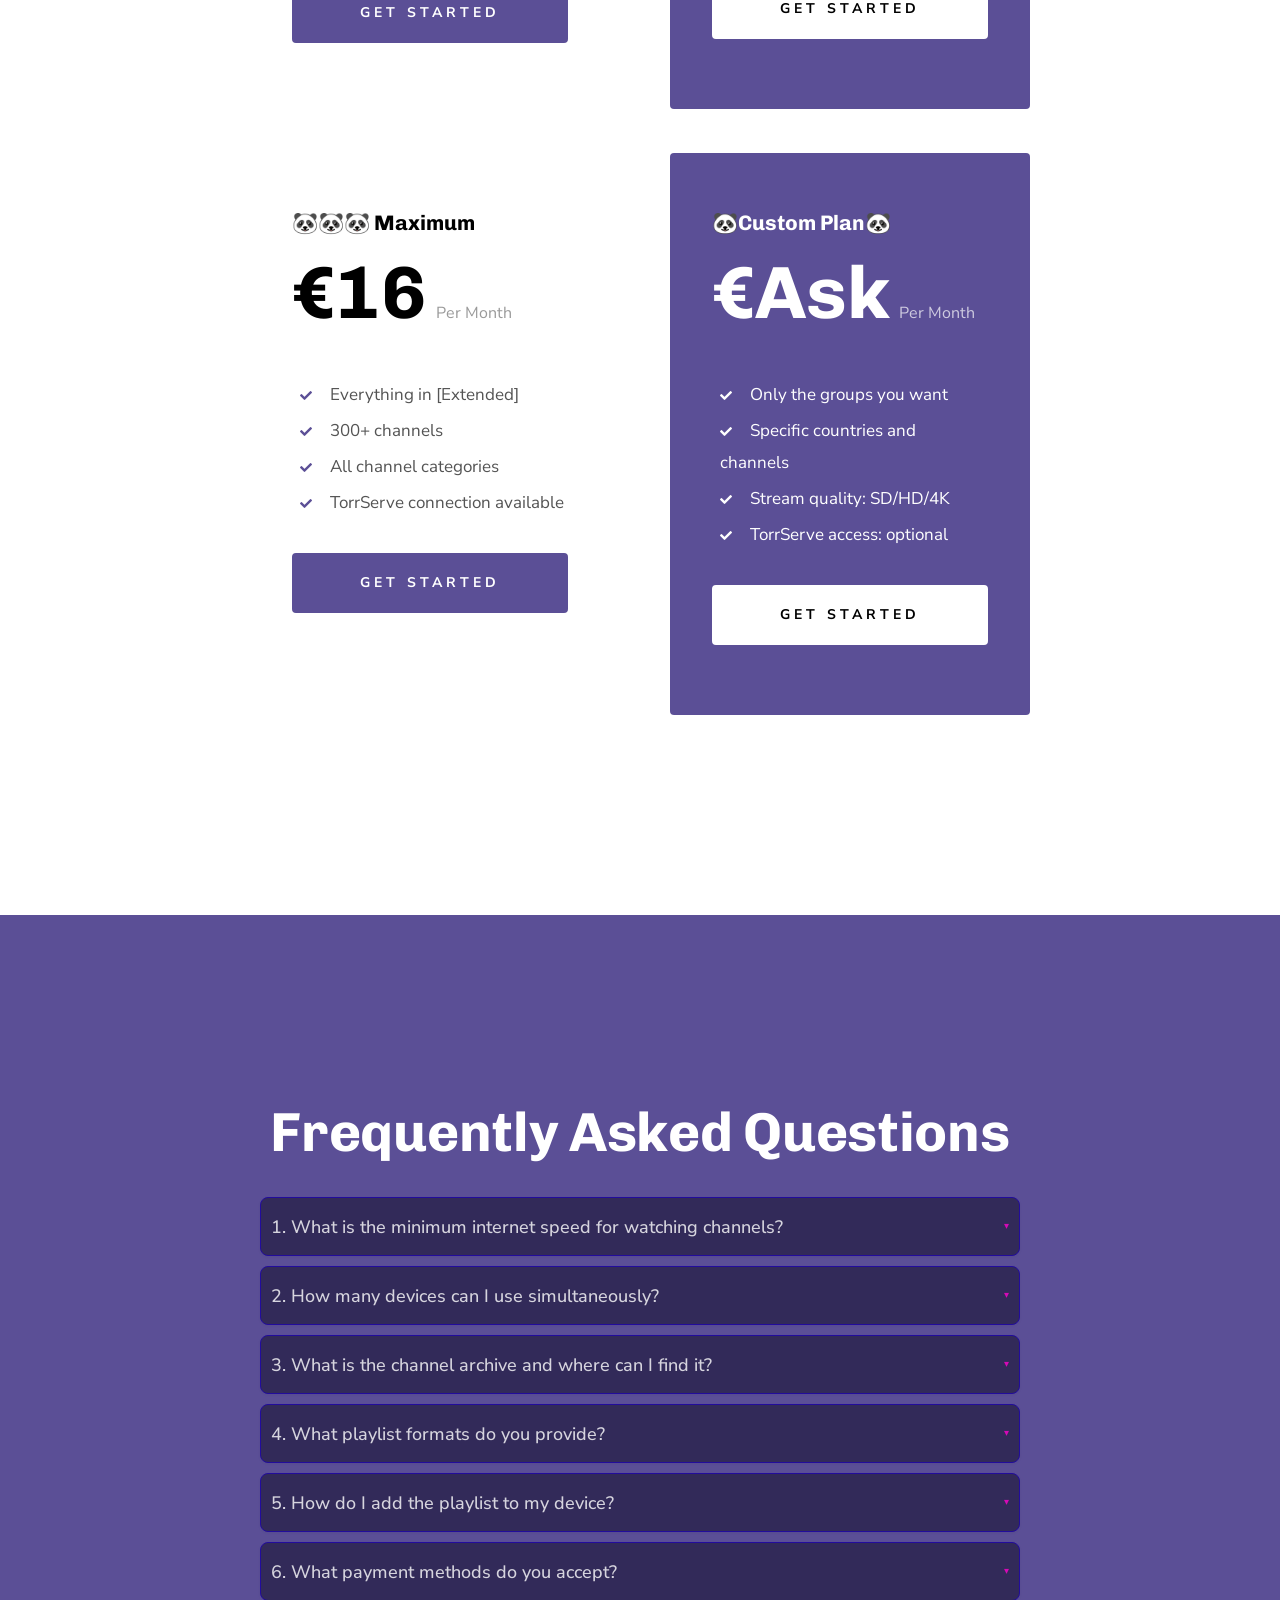
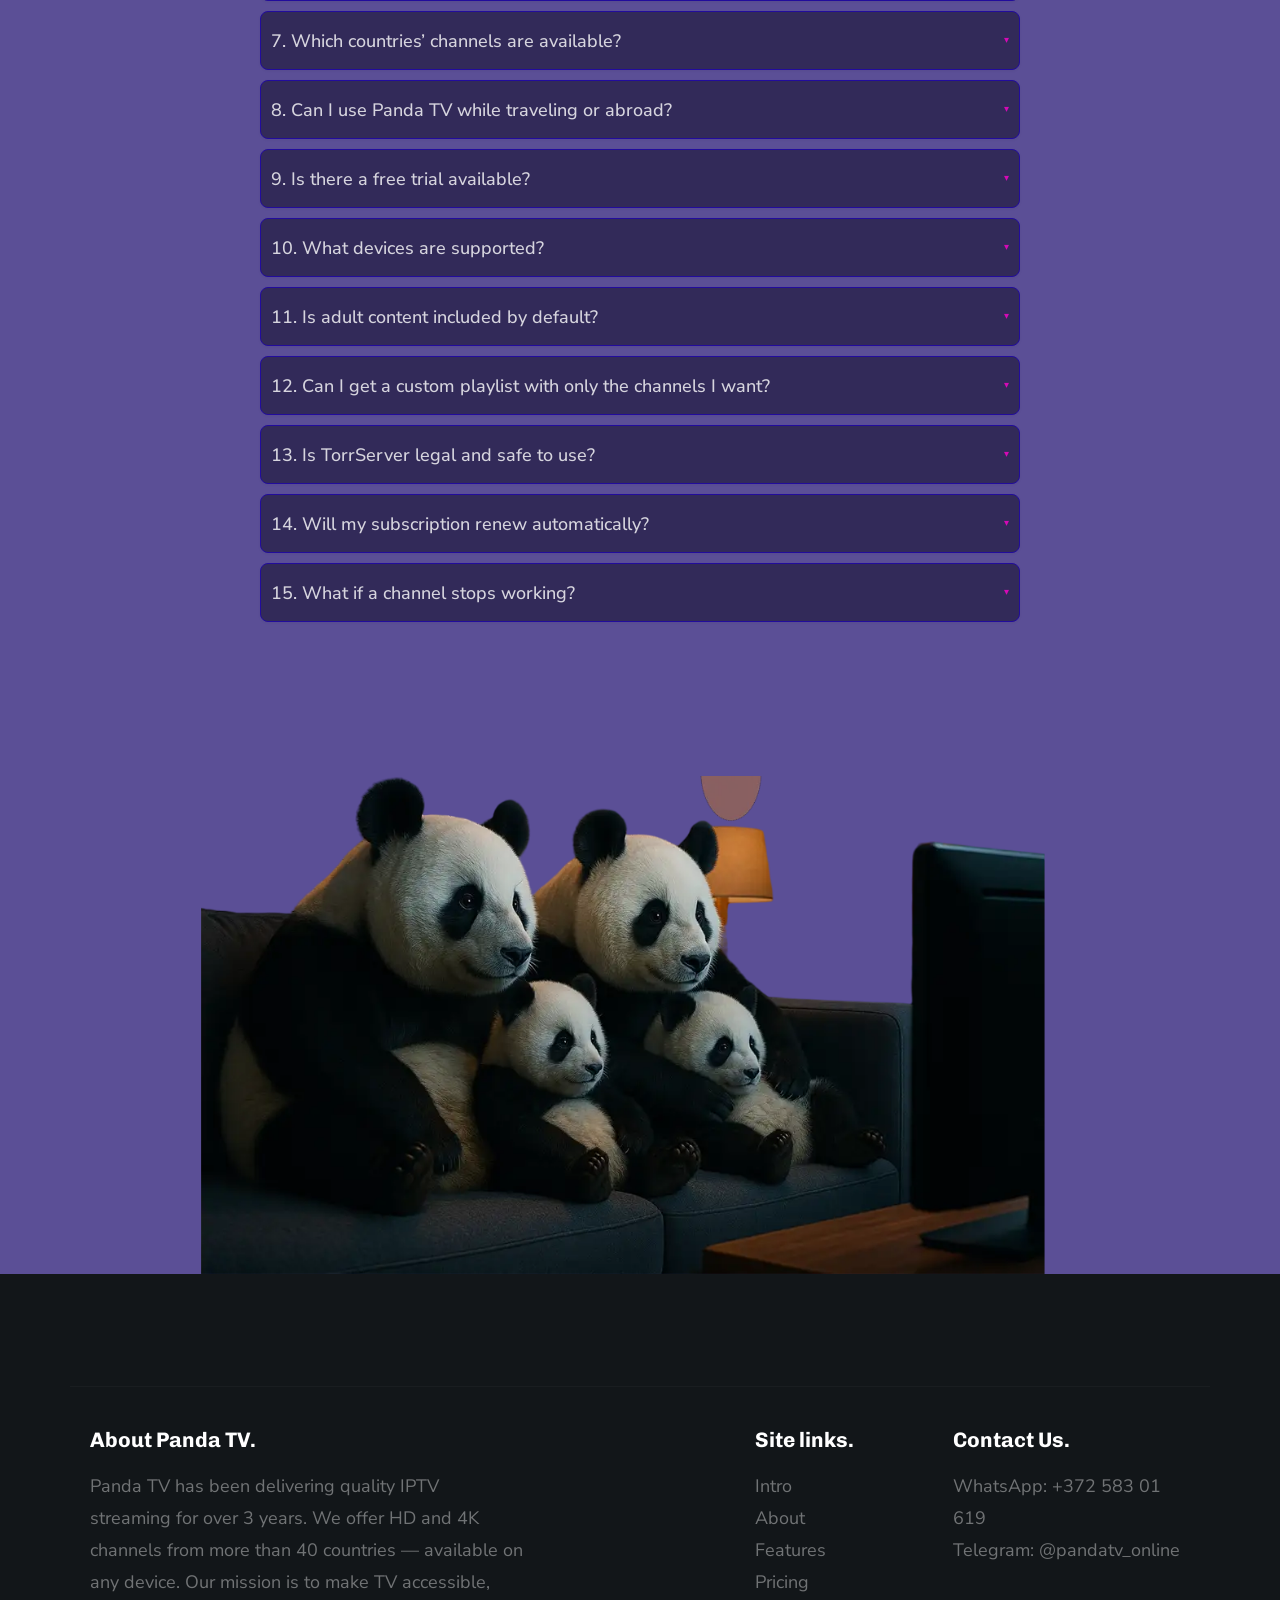
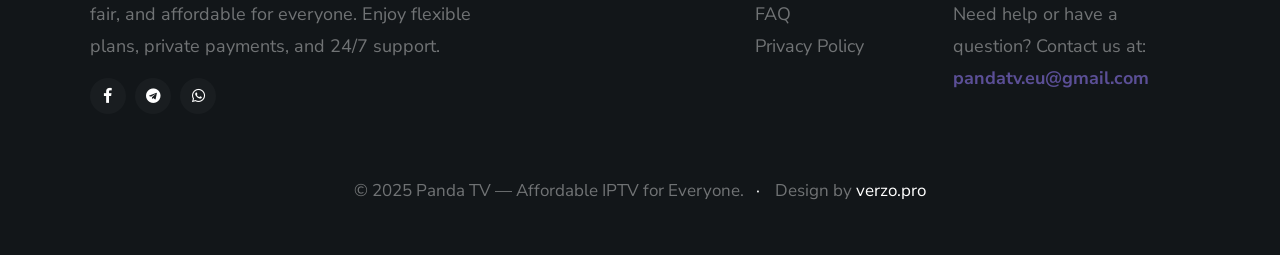
==== commit 23b3e06e: "Replace PandaGroup LTD credit with verzo.pro, name the data controller Юрлица PandaGroup LTD у проек" ====
--- a/PandaTV/index.html
+++ b/PandaTV/index.html
@@ -7,7 +7,7 @@
     <meta charset="utf-8">
     <title>Panda TV — IPTV &amp; TorrServe in HD/4K | 1000+ Channels from 40+ Countries</title>
     <meta name="description" content="Panda TV: 1000+ live TV channels from 40+ countries in HD and 4K, plus TorrServe movie streaming. Plans from €6/month, free 24h trial, no contracts. Works on Smart TV, Android, phone and PC.">
-    <meta name="author" content="PandaGroup LTD">
+    <meta name="author" content="Panda TV">
     <meta name="robots" content="index, follow, max-snippet:-1, max-image-preview:large, max-video-preview:-1">
     <meta name="googlebot" content="index, follow, max-snippet:-1, max-image-preview:large">
     <link rel="canonical" href="https://pandatv.online/">
@@ -77,7 +77,6 @@
           "@type": "Organization",
           "@id": "https://pandatv.online/#organization",
           "name": "Panda TV",
-          "legalName": "PandaGroup LTD",
           "url": "https://pandatv.online/",
           "logo": {
             "@type": "ImageObject",
@@ -931,7 +930,7 @@
 
             <div class="col-full ss-copyright">
                 <span>&copy; 2025 Panda TV — Affordable IPTV for Everyone.</span> 
-                <span>Design by <a href="">PandaGroup LTD</a></span>
+                <span>Design by <a href="https://verzo.pro" rel="noopener" target="_blank">verzo.pro</a></span>
             </div>
 
         </div> <!-- end footer__bottom -->
